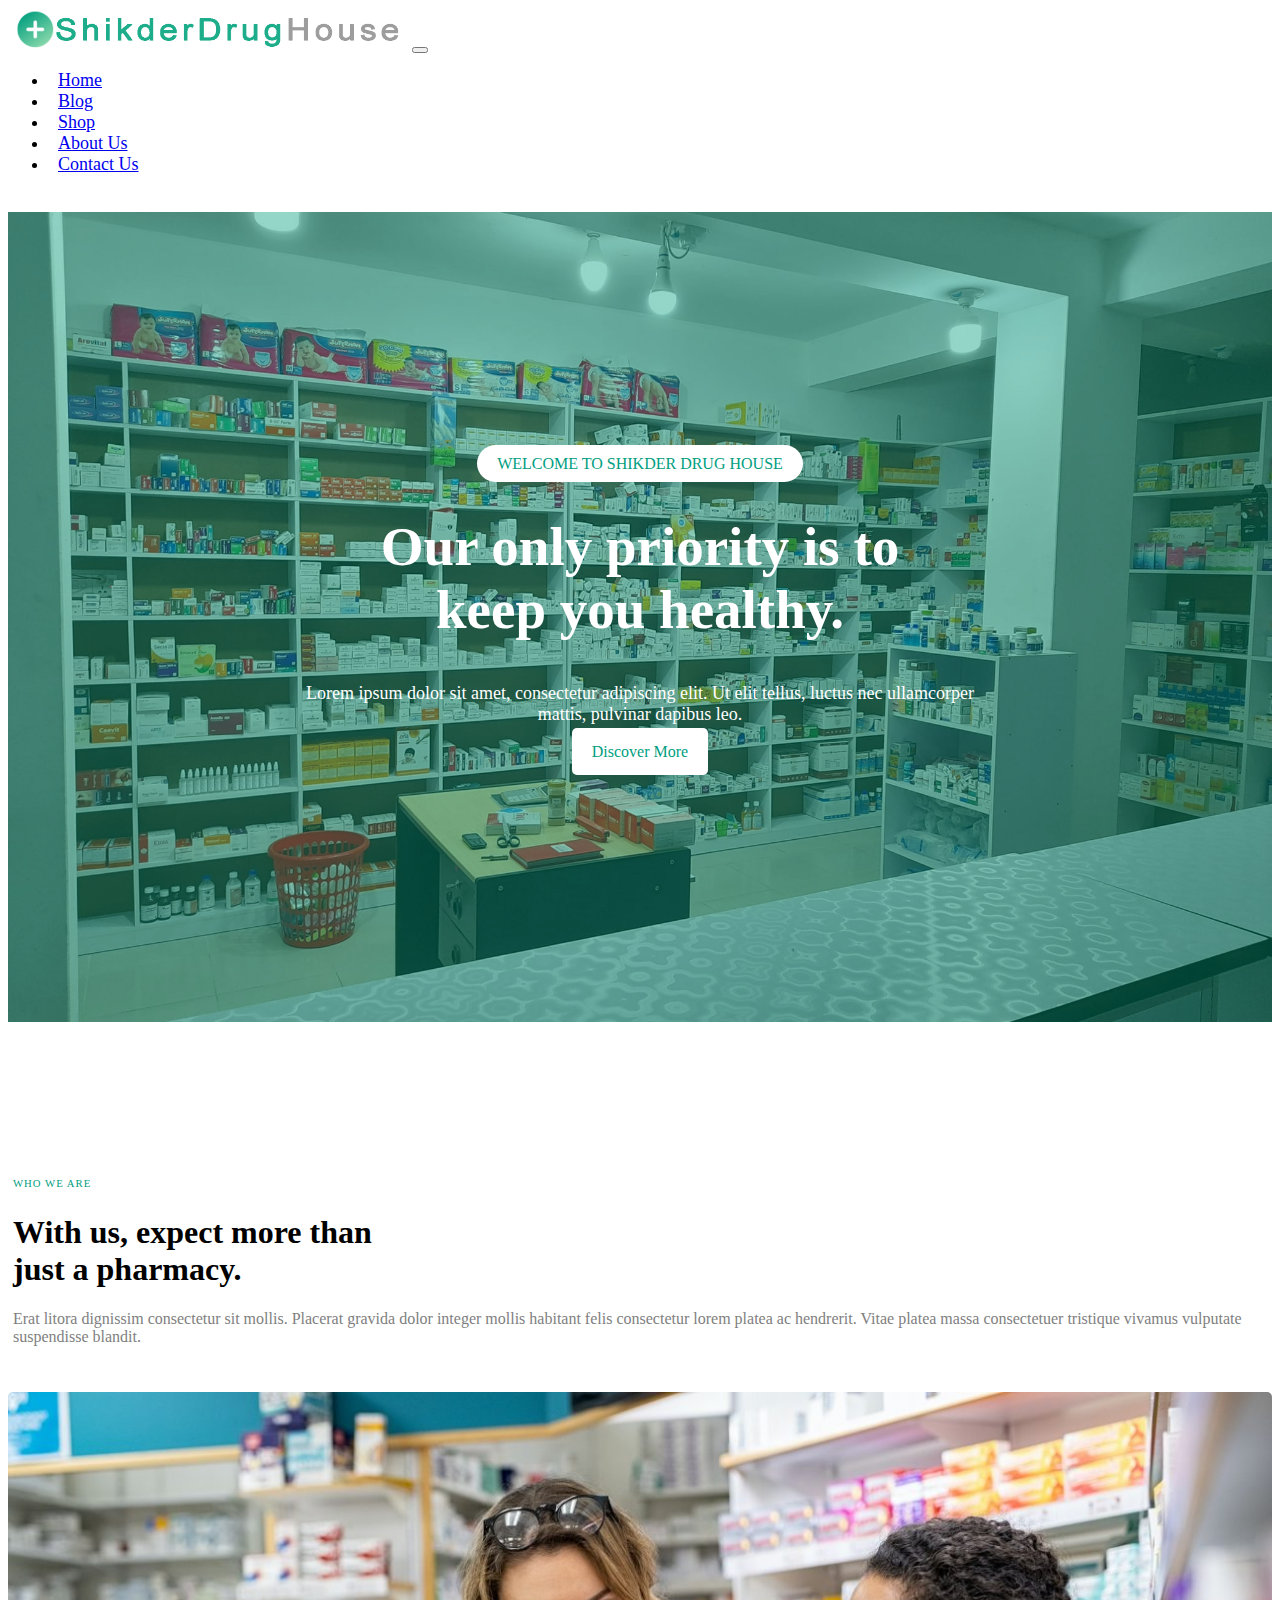
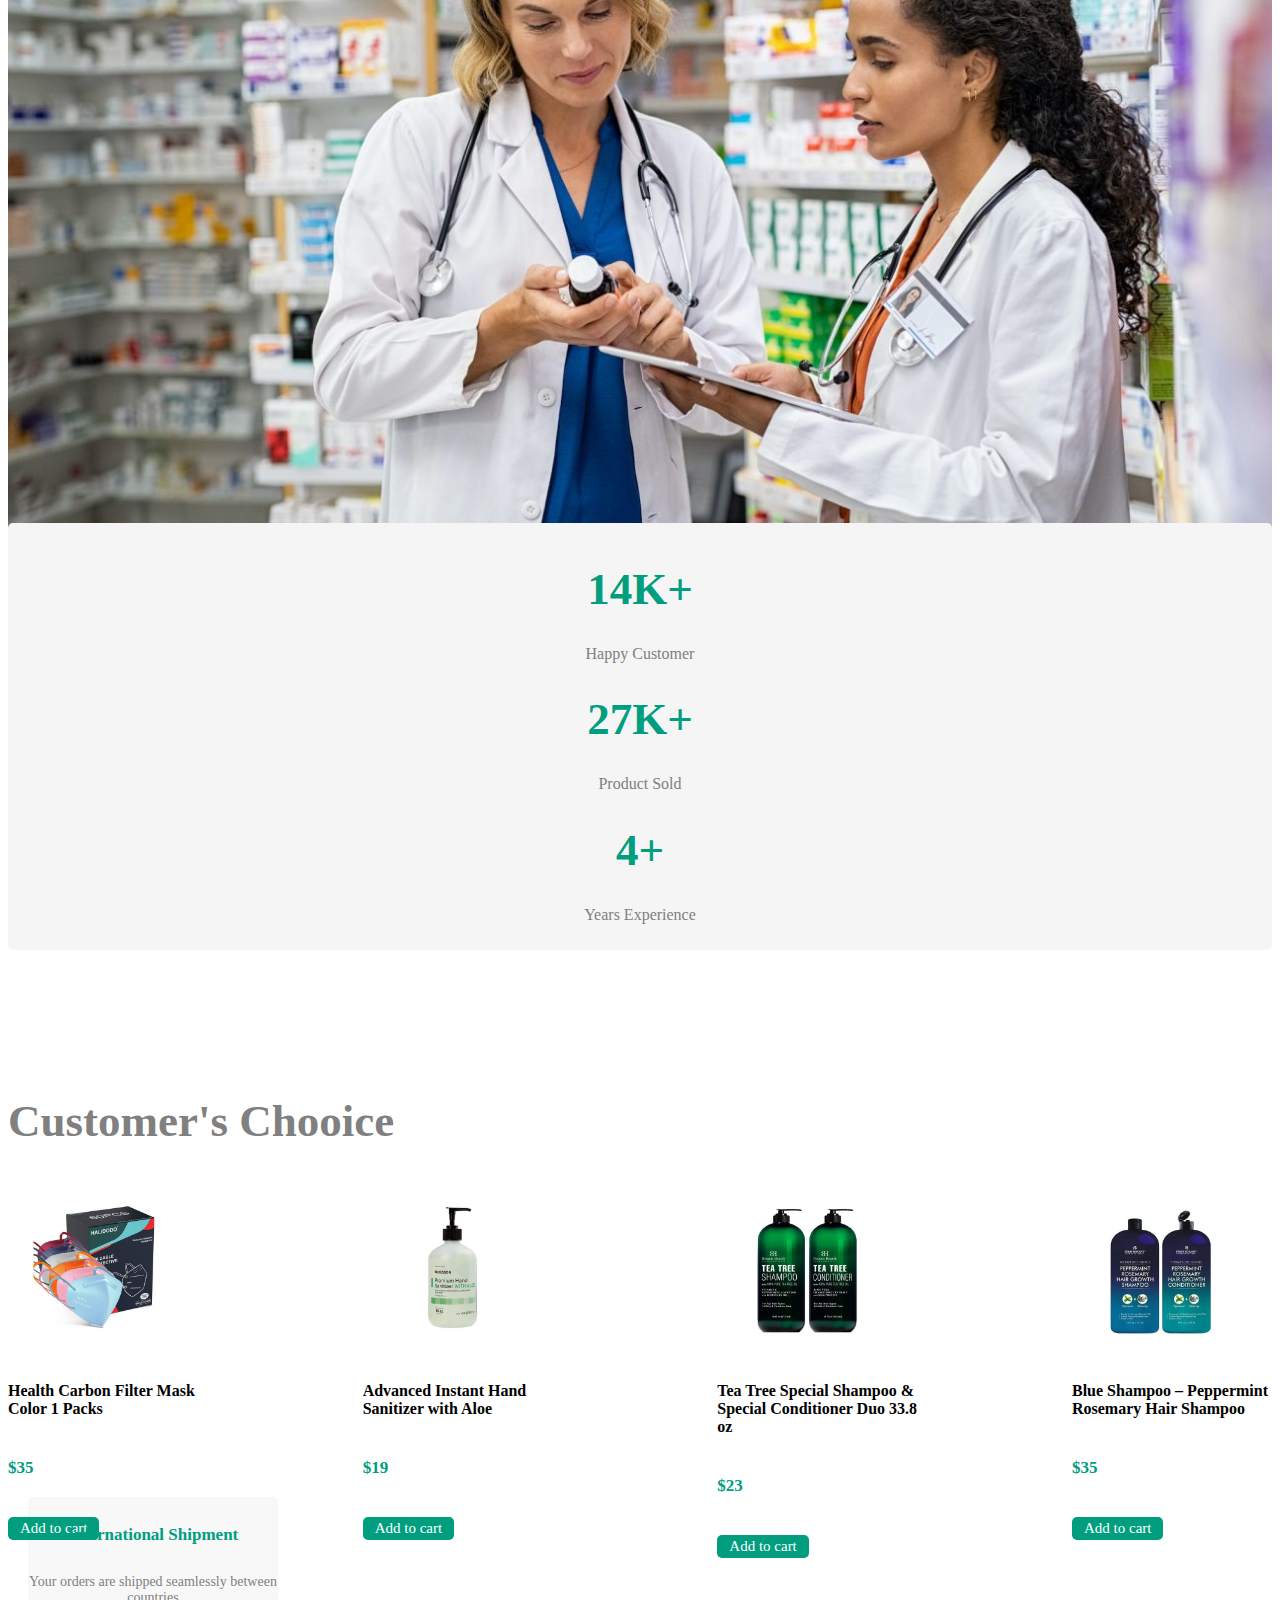
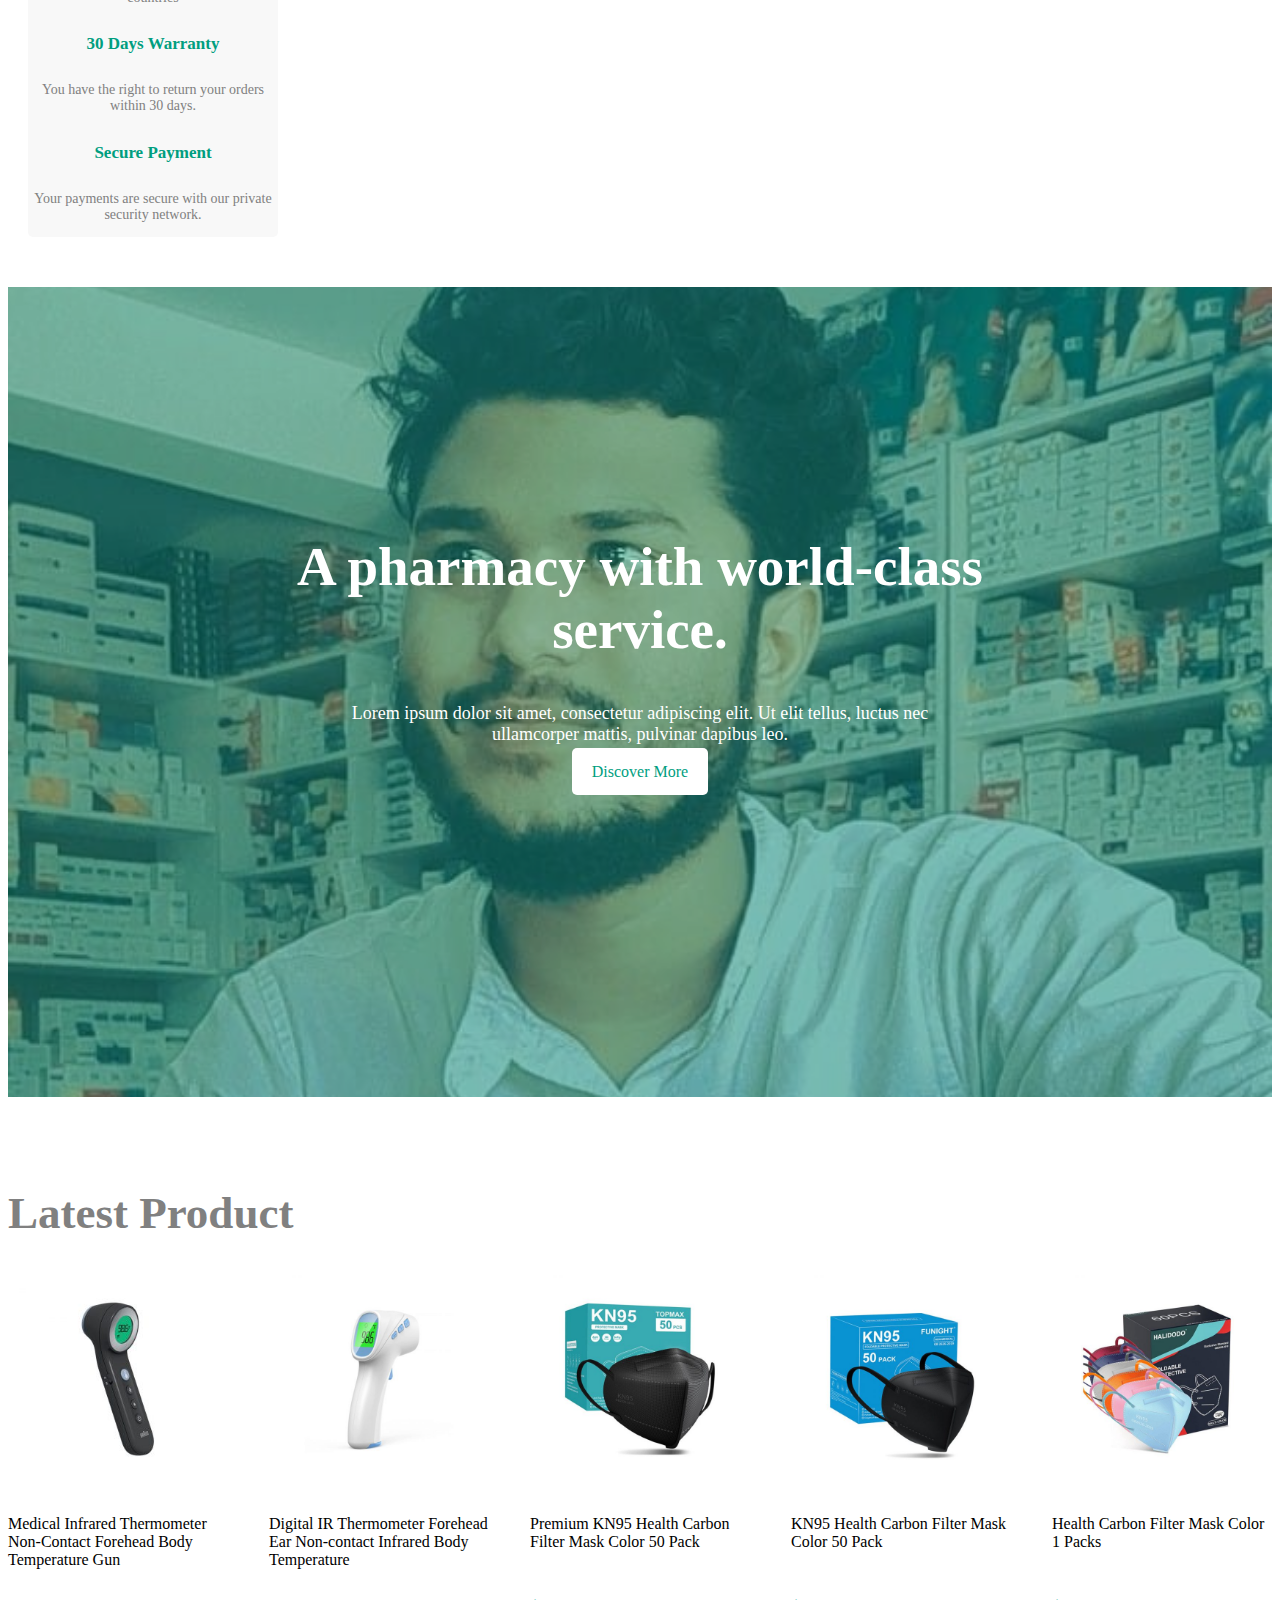
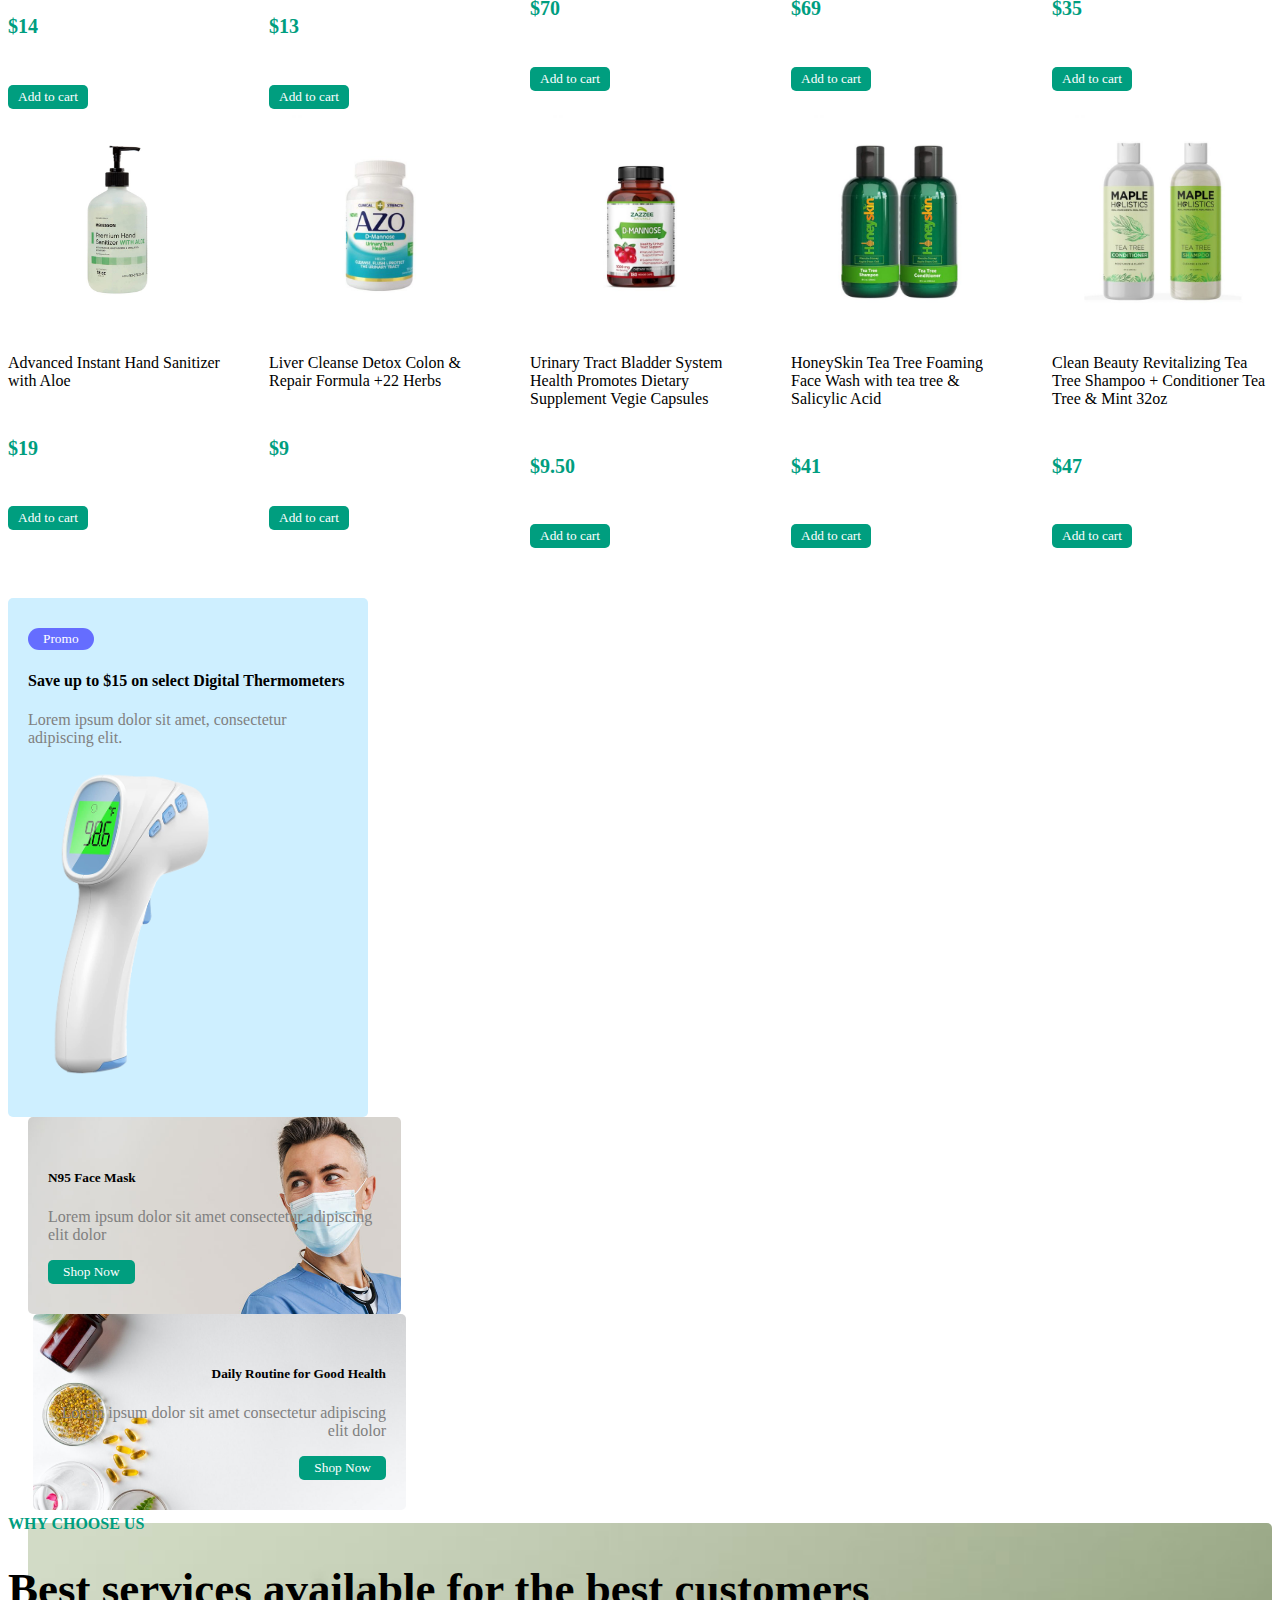
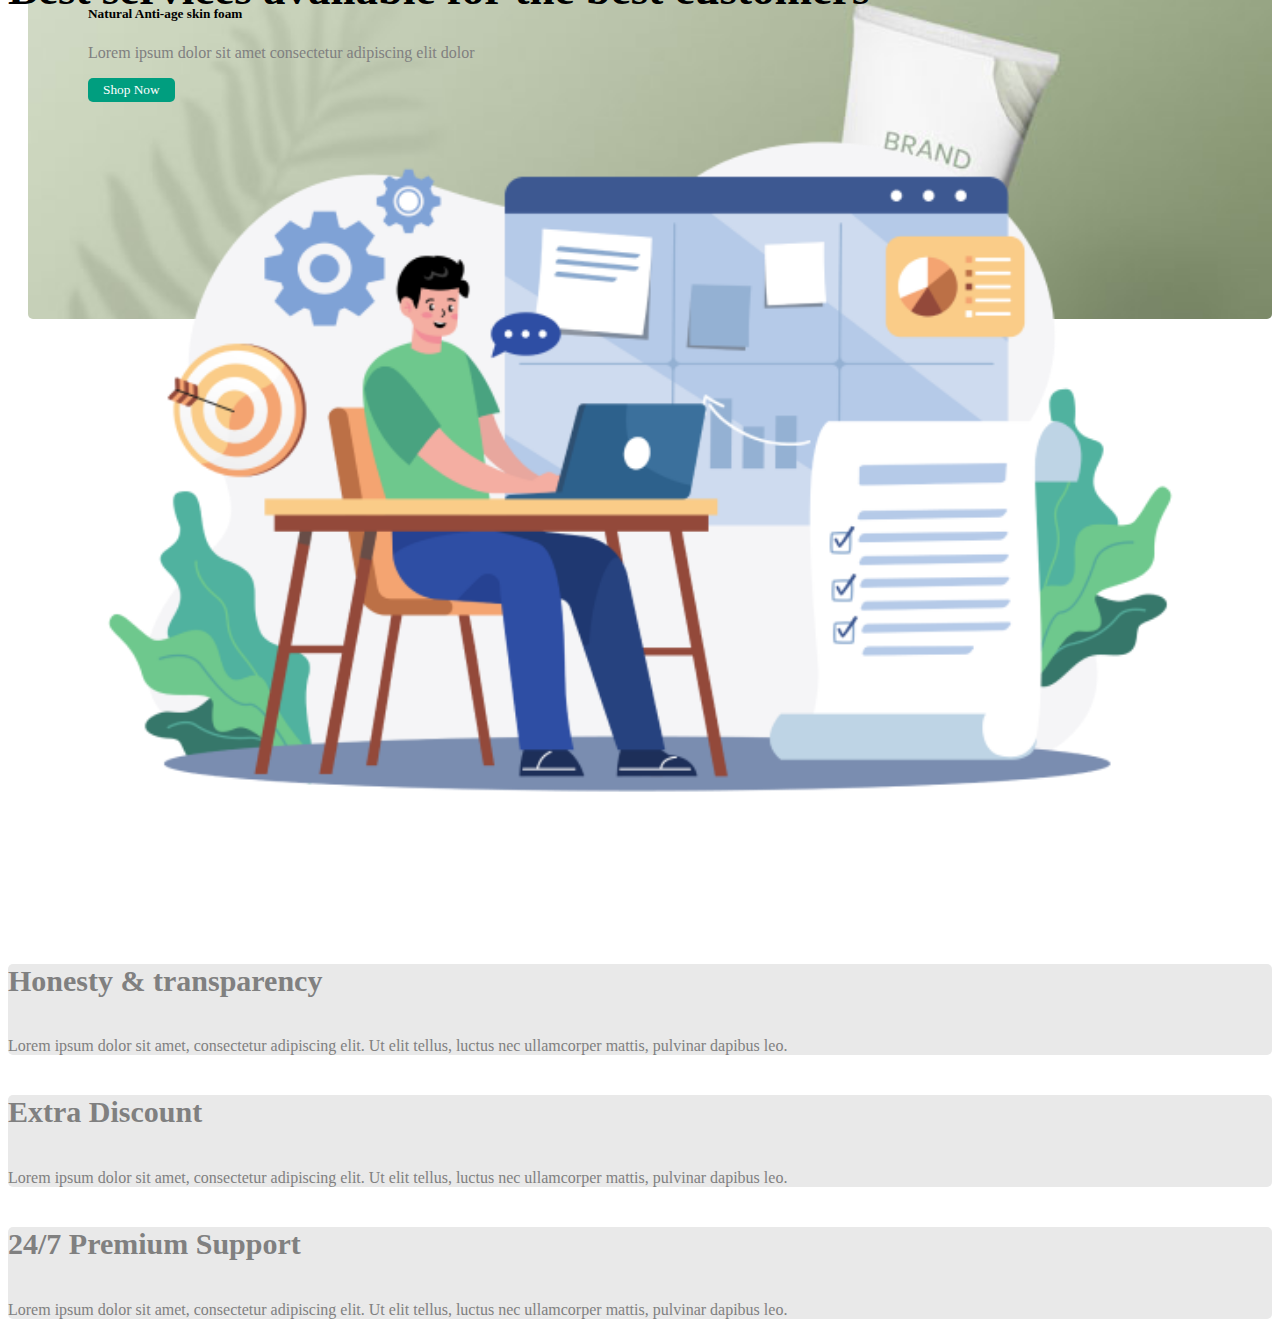
==== index.html @ 61181743 "noon" ====
<!DOCTYPE html>
<html lang="en">
<head>
    <meta charset="UTF-8">
    <meta http-equiv="X-UA-Compatible" content="IE=edge">
    <meta name="viewport" content="width=device-width, initial-scale=1.0">
    <title>Shikder-Drug-House</title>
    <link href="https://cdn.jsdelivr.net/npm/bootstrap@5.1.3/dist/css/bootstrap.min.css" rel="stylesheet" integrity="sha384-1BmE4kWBq78iYhFldvKuhfTAU6auU8tT94WrHftjDbrCEXSU1oBoqyl2QvZ6jIW3" crossorigin="anonymous">
    <link href="https://fonts.cdnfonts.com/css/gotham" rel="stylesheet">
    <link rel="stylesheet" href="https://cdnjs.cloudflare.com/ajax/libs/font-awesome/6.2.1/css/all.min.css" integrity="sha512-MV7K8+y+gLIBoVD59lQIYicR65iaqukzvf/nwasF0nqhPay5w/9lJmVM2hMDcnK1OnMGCdVK+iQrJ7lzPJQd1w==" crossorigin="anonymous" referrerpolicy="no-referrer" />
    <link rel="stylesheet" href="style.css">

</head>
<body>
  <div class="container">
    <div>
      <nav class="navbar navbar-expand-lg navbar-light bg-white">
        <div class="container-fluid">
          <a class="navbar-brand" href="#"><img class="logo" src="images/shikderDrugHouse.png" alt=""></a>
          <div class="navphn">
            <a href=""><i class="fa fa-cart-shopping"></i></a>
            <a href=""><i class="fa-solid fa-user"></i></a>
          </div>
          <button class="navbar-toggler" type="button" data-bs-toggle="collapse" data-bs-target="#navbarNav" aria-controls="navbarNav" aria-expanded="false" aria-label="Toggle navigation">
            <span class="navbar-toggler-icon"></span>
          </button>
          <div class="collapse navbar-collapse" id="navbarNav">
            <ul class="navbar-nav ms-auto">
              <li class="nav-item">
                <a class="nav-link active" aria-current="page" href="#">Home</a>
              </li>
              <li class="nav-item">
                <a class="nav-link" href="#">Blog</a>
              </li>
              <li class="nav-item">
                <a class="nav-link" href="#">Shop</a>
              </li>
              <li class="nav-item">
                <a class="nav-link" href="#">About Us</a>
              </li>
              <li class="nav-item">
                <a class="nav-link" href="#">Contact Us</a>
              </li>
              
            </ul>
          </div>
          <div class="navbig">
            <a href=""><i class="fa fa-cart-shopping"></i></a>
            <a href=""><i class="fa-solid fa-user"></i></a>
          </div>
        </div>
      </nav>

    </div>

    <div class="hero">
      <div class="hero-content">
        <a class="welcome" href="">WELCOME TO SHIKDER DRUG HOUSE</a>
        <h1>Our only priority is to <br> keep you healthy.</h1>
        <p>Lorem ipsum dolor sit amet, consectetur adipiscing elit. Ut elit tellus, luctus nec ullamcorper <br> mattis, pulvinar dapibus   leo.</p>
        <a class="discover" href="">Discover More</a>  
      </div>

    </div>

    <div class="who">
      <div class="row">
        <div class="col-md-6">
          <div class="who-content">
            <h6>WHO WE ARE</h6>
            <h1>With us, expect more than <br> just a pharmacy.</h1>
            <p>Erat litora dignissim consectetur sit mollis. Placerat gravida dolor integer mollis habitant felis consectetur lorem platea ac hendrerit. Vitae platea massa consectetuer tristique vivamus vulputate suspendisse blandit.</p>
          </div>

        </div>
        <div class="col-md-6">
          <div class="who-img">
            <img src="images/two-pharmacists-working-together-at-pharmacy.jpg" alt="">
          </div>

        </div>

      </div>
      <div class="row who-exp">
        <div class="col-md-7">
          <div class="who-exp-content">
            <div class="row">
              <div class="col-md-4 review review1">
                <h1>14K+</h1>
                <p>Happy Customer</p>
              </div>
              <div class="col-md-4 review review2">
                <h1>27K+</h1>
                <p>Product Sold</p>
              </div>
              <div class="col-md-4 review review3">
                <h1>4+</h1>
                <p>Years Experience</p>
              </div>

            </div>
          </div>

        </div>

      </div>

    </div>

    <div class="customer">
      <div class="row">
        <div class="col-md-9 customer-sec">
          <h1>Customer's Chooice</h1>
          <div class="sec">
            <div class="sec-product-container">
              <img src="images/customer-choice/1.jpg" alt="">
              <h4>Health Carbon Filter Mask Color 1 Packs</h4>
              <h6>$35</h6>
              <button>Add to cart</button>
            </div>
            <div class="sec-product-container">
              <img src="images/customer-choice/2.jpg" alt="">
              <h4>Advanced Instant Hand Sanitizer with Aloe</h4>
              <h6>$19</h6>
              <button>Add to cart</button>
            </div>
            <div class="sec-product-container">
              <img src="images/customer-choice/3.jpg" alt="">
              <h4>Tea Tree Special Shampoo & Special Conditioner Duo 33.8 oz</h4>
              <h6>$23</h6>
              <button>Add to cart</button>
            </div>
            <div class="sec-product-container">
              <img src="images/customer-choice/4.jpg" alt="">
              <h4>Blue Shampoo – Peppermint Rosemary Hair Shampoo</h4>
              <h6>$35</h6>
              <button>Add to cart</button>
            </div>

          </div>

        </div>
        <div class="col-md-2 sec sec1">
          <div class="sec1-container">
            <div class="sec1-content">
              <i class="fa fa-truck-fast"></i>
              <div class="sec1contentcon">
                <h5>International Shipment</h5>
                <p>Your orders are shipped seamlessly between countries</p>
              </div>
            </div>
            <div class="sec1-content">
              <i class="fa fa-shield"></i>
              <div class="sec1contentcon">
                <h5>30 Days Warranty</h5>
                <p>You have the right to return your orders within 30 days.</p>
              </div>
            </div>
            <div class="sec1-content">
              <i class="fa fa-money-check"></i>
              <div class="sec1contentcon">
                <h5>Secure Payment</h5>
                <p>Your payments are secure with our private security network.</p>
              </div>
            </div>

          </div>

        </div>

      </div>

    </div>

    <div class="hero hero-2nd">
      <div class="hero-content">
        <h1>A pharmacy with world-class <br> service.</h1>
        <p>Lorem ipsum dolor sit amet, consectetur adipiscing elit. Ut elit tellus, luctus nec <br> ullamcorper
          mattis, pulvinar dapibus leo.</p>
        <a class="discover" href="">Discover More</a>  
      </div>

    </div>

    <div class="latest-product">
      <h1>Latest Product</h1>
      <div class="latest-product-container">
        <div class="latest-product-content">
              <img src="images/latest/1.jpg" alt="">
              <h4>Medical Infrared Thermometer Non-Contact Forehead Body Temperature Gun</h4>
              <h6>$14</h6>
              <button>Add to cart</button>
        </div>
        <div class="latest-product-content">
          <img src="images/latest/2.jpg" alt="">
          <h4>Digital IR Thermometer Forehead Ear Non-contact Infrared Body Temperature</h4>
          <h6>$13</h6>
          <button>Add to cart</button>
        </div>
        <div class="latest-product-content">
          <img src="images/latest/3.jpg" alt="">
          <h4>Premium KN95 Health Carbon Filter Mask Color 50 Pack</h4>
          <h6>$70</h6>
          <button>Add to cart</button>
        </div>
        <div class="latest-product-content">
          <img src="images/latest/4.jpg" alt="">
          <h4>KN95 Health Carbon Filter Mask Color 50 Pack</h4>
          <h6>$69</h6>
          <button>Add to cart</button>
         </div>
         <div class="latest-product-content">
          <img src="images/latest/5.jpg" alt="">
          <h4>Health Carbon Filter Mask Color 1 Packs</h4>
          <h6>$35</h6>
          <button>Add to cart</button>
         </div>
         <div class="latest-product-content">
          <img src="images/latest/6.jpg" alt="">
          <h4>Advanced Instant Hand Sanitizer with Aloe</h4>
          <h6>$19</h6>
          <button>Add to cart</button>
         </div>
         <div class="latest-product-content">
          <img src="images/latest/7.jpg" alt="">
          <h4>Liver Cleanse Detox Colon & Repair Formula +22 Herbs</h4>
          <h6>$9</h6>
          <button>Add to cart</button>
         </div>
         <div class="latest-product-content">
          <img src="images/latest/8.jpg" alt="">
          <h4>Urinary Tract Bladder System Health Promotes Dietary Supplement Vegie Capsules</h4>
          <h6>$9.50</h6>
          <button>Add to cart</button>
         </div>
         <div class="latest-product-content">
          <img src="images/latest/9.jpg" alt="">
          <h4>HoneySkin Tea Tree Foaming Face Wash with tea tree & Salicylic Acid</h4>
          <h6>$41</h6>
          <button>Add to cart</button>
         </div>
         <div class="latest-product-content">
          <img src="images/latest/10.jpg" alt="">
          <h4>Clean Beauty Revitalizing Tea Tree Shampoo + Conditioner Tea Tree & Mint 32oz</h4>
          <h6>$47</h6>
          <button>Add to cart</button>
          </div>    
      </div>
    </div>


    <div class="promo-head">
      <div class="row promo">
        <div class="col-md-3 promo-box promo-box1">
          <div class="promo-box1-content">
            <button>Promo</button>
            <h4>Save up to $15 on select Digital Thermometers</h4>
            <p>Lorem ipsum dolor sit amet, consectetur adipiscing elit. </p>
            <img src="images/promo/1.png" alt="">
          </div>

        </div>
        <div class="col-md-8 promo-box promo-box2">
          <div class="row n95-daily">
            <div class="col-md-5 promo-box n95-box">
              <div class="n95-box-content">
                <h5>N95 Face Mask</h5>
                <p>Lorem ipsum dolor sit amet consectetur adipiscing elit dolor</p>
                <button>Shop Now</button>
              </div>

            </div>
            <div class="col-md-5 promo-box daily-box">
              <div class="daily-box-content">
                <h5>Daily Routine for Good Health</h5>
                <p>Lorem ipsum dolor sit amet consectetur adipiscing elit dolor</p>
                <button>Shop Now</button>
              </div>

            </div>

          </div>
          <div class="row natural">
            <div class="col-md-12 promo-box">
              <div class="natural-content">
                <div class="natural-box-content">
                  <h5>Natural Anti-age skin foam</h5>
                  <p>Lorem ipsum dolor sit amet consectetur adipiscing elit dolor</p>
                  <button>Shop Now</button>
                </div>

              </div>
              

            </div>

          </div>

        </div>

      </div>

    </div>

    <div>
      <div class="why-choose-us">
        <div class="row why-choose-us-row">
          <div class="col-md-6 why-choose-us-box">
            <div class="why-choose-use-img-cont">
              <h5>WHY CHOOSE US</h5>
              <h1>Best services available for the best customers</h1>
              <img src="images/why-us/Testimonial.png" alt="">

            </div>

          </div>
          <div class="col-md-6">
            <div class="row why-choose-us-box back-why">
              <div class="col-md-12">
                <div class="why-choose-us-box-content">
                  <i class="fa-solid fa-heart-circle-check"></i>
                  <h4>Honesty & transparency</h4>
                   <p>Lorem ipsum dolor sit amet, consectetur adipiscing elit. Ut elit tellus, luctus nec ullamcorper mattis, pulvinar dapibus leo.</p>
                </div>
              </div>
            </div>
            <div class="row why-choose-us-box back-why">
              <div class="col-md-12">
                <div class="why-choose-us-box-content">
                  <i class="fa fa-handshake"></i>
                  <h4>Extra Discount</h4>
                   <p>Lorem ipsum dolor sit amet, consectetur adipiscing elit. Ut elit tellus, luctus nec ullamcorper mattis, pulvinar dapibus leo.</p>
                </div>
              </div>
            </div>
            <div class="row why-choose-us-box back-why">
              <div class="col-md-12">
                <div class="why-choose-us-box-content">
                  <i class="fa fa-headset"></i>
                  <h4>24/7 Premium Support</h4>
                   <p>Lorem ipsum dolor sit amet, consectetur adipiscing elit. Ut elit tellus, luctus nec ullamcorper mattis, pulvinar dapibus leo.</p>
                </div>
              </div>

            </div>

          </div>

        </div>

      </div>

    </div>

  </div>



    




    <script src="https://cdn.jsdelivr.net/npm/bootstrap@5.1.3/dist/js/bootstrap.bundle.min.js" integrity="sha384-ka7Sk0Gln4gmtz2MlQnikT1wXgYsOg+OMhuP+IlRH9sENBO0LRn5q+8nbTov4+1p" crossorigin="anonymous"></script>
    <script src="script.js"></script>
</body>
</html>
---- style.css ----
@import url('https://fonts.cdnfonts.com/css/gotham');
*{
    font-family: 'Gotham';
}
.logo{
    width: 400px;
}
.navbar-nav li a{
    font-size: 18px;
    margin: 0 10px;
}
.navphn{
    display: none;
}
.navbig a i{
    color:#009E7F;
    margin: 0 10px;
    font-size: 18px;
}
.hero-content a{
    text-decoration: none;
    background-color: white;
    color: #009E7F;
}
.hero{
    background-image: url(images/shikder1.jpg);
    background-repeat: no-repeat;
    background-size: cover;
    background-position: center;
    height: 90vh;
    position: relative;
}
.hero-2nd{
    background-image: url(images/shikder2.jpg);
    background-repeat: no-repeat;
    background-position: 30% 10%;
    background-size: cover;
    margin: 50px 0;
}
.hero::before{
    background-color: #009e7e6a;
    content: "";
    height: 100%;
    width: 100%;
    position: absolute;
    top: 0;
    left: 0;
    z-index: 1;
}
.hero-content{
    position: relative;
    top: 30%;
    z-index: 20;
    align-items: center;
    text-align: center;
    justify-content: center; 
}
.hero-content h1{
    color: white;
    font-size: 55px;
    font-weight: 800;
    padding: 5px 0;
}
.hero-content p{
    color: white;
    font-size: 18px;
    padding: 0px 0 10 0;
}
.welcome{
    padding: 10px 20px;
    border-radius: 20px;
    cursor: cell;
}
.discover{
    padding: 15px 20px;
    border-radius: 5px;
    transition: 1s;
}
.discover:hover{
    color: white;
    background-color:#009E7F;
}
.who{
    margin: 100px 0 20px 0;
    background-color: white;
}
.who-img img{
    width: 100%;
    border-radius: 5px;
}
.who-content{
    padding: 30px 5px;
}
.who-content h6{
    color: #009E7F;
    font-weight: 500;
    letter-spacing: 1px;
}
.who-content h1{
    color: black;
    font-weight: 600;
}
.who-content p{
    color: gray;
}
.review{
    text-align: center;
    align-items: center;
    justify-content: center;
}
.review h1{
    color: #009E7F;
    font-size: 45px;
    font-weight: 700;
}
.review p{
    color: gray;
}
.who-exp-content{
    background-color: #f5f5f5;
    border-radius: 5px;
    padding: 10px 0;
    position: relative;
    top: -115px;
}
.fixed-top{
    margin: 0;
    padding: 0;
}
.sec{
    display: flex;
    flex-wrap: wrap;
    justify-content: space-between;
}
.sec1{
    margin-left: 20px;
    width: 250px;
    background-color: #f8f8f8;
    border-radius: 5px;
}
.sec1-content{
    text-align: center;
    align-items: center;
}
.sec1-content i{
    font-size: 40px;
    color: #009E7F;
}
.sec1-content h5{
    font-size: 17px;
    font-weight: 600;
    color: #009E7F;
}
.sec1-content p{
    font-size: 14px;
    color: gray;
}
.customer-sec{
    background-color: #ffffff;
}
.customer-sec h1{
    font-size: 45px;
    font-weight: 700;
    color: gray;
}
.sec-product-container{
    width: 200px;
    height: 320px;
}
.sec-product-container img{
    width: 90%;
}
.sec-product-container h4{
    font-size: 16px;
    font-weight: 600;
}
.sec-product-container h6{
    font-size: 17px;
    font-weight: 600;
    color: #009E7F;
}
.sec-product-container button{
    font-size: 15px;
    color: white;
    background-color: #009E7F;
    border: none;
    border-radius: 5px;
    padding: 3px 12px;
    transition: 1s;
}
.sec-product-container button:hover{
    color: black;
    background-color: rgb(207, 207, 207);
}
.latest-product{
    margin: 90px 0 30px 0;
}
.latest-product h1{
    color: gray;
    font-size: 45px;
    font-weight: 700;
}
.latest-product-content{
    width: 220px;
}
.latest-product-content img{
    width: 100%;
}
.latest-product-content h4{
    font-size: 16px;
    font-weight: 500;
}
.latest-product-content h6{
    font-size: 20px;
    font-weight: 600;
    color: #009E7F;
}
.latest-product-content button{
    color: white;
    background-color: #009E7F;
    border: none;
    border-radius: 5px;
    padding: 4px 10px;
    transition: 1s;
}
.latest-product-content button:hover{
    color: black;
    background-color:rgb(207, 207, 207);;
}
.latest-product-container{
    display: flex;
    flex-wrap: wrap;
    justify-content: space-between;
}
.promo-head{
    margin: 50px 0;
}
.promo{
    height: 90vh;
}
.promo-box{
    border-radius: 5px;
}
.promo-box h5{
    font-weight: 600;
}
.promo-box p{
    color: gray;
}
.promo-box button{
    color: white;
    background-color: #009E7F;
    border: none;
    border-radius: 5px;
    padding: 4px 15px;
    transition: 1s;
}
.promo-box button:hover{
    color: black;
    background-color: rgb(207, 207, 207);
}
.promo-box1{
   width: 360px;
   background-color: #CEEFFF;
}
.promo-box1 img{
    width: 65%;
}
.promo-box1-content{
    padding: 30px 20px;
}
.promo-box1-content button{
    border: none;
    padding: 3px 15px;
    background-color: #656DFF;
    color: white;
    border-radius: 20px;
    cursor: default;
}
.promo-box1-content h4{
    font-weight: 600;
}
.promo-box1-content p{
    color: gray;
}
.promo-box2{
    margin-left: 20px;
}
.n95-daily{
    height: 44vh;
}

.n95-box{
    width: 373px;
    margin-right: 5px;
    background-image: url(images/promo/2.jpg);
    background-repeat: no-repeat;
    background-size: cover;
    background-position: center;
}
.n95-box:hover button{
    color: black;
    background-color: rgb(207, 207, 207);
    zoom: 110%;
    overflow: hidden;
}
.n95-box-content{
    padding: 30px 20px;
}
.daily-box{
    width: 373px;
    margin-left: 5px;
    background-image: url(images/promo/3.jpg);
    background-repeat: no-repeat;
    background-position: center;
    background-size: cover;
}
.daily-box:hover button{
    color: black;
    background-color: rgb(207, 207, 207);
    zoom: 110%;
    overflow: hidden;
}
.daily-box-content{
    padding: 30px 20px;
    text-align: right;
}
.natural{
    height: 44vh;
    margin-top: 10px;
    background-image: url(images/promo/4.jpg);
    background-repeat: no-repeat;
    background-size: cover;
    border-radius: 5px;
}

.natural:hover button{
    color: black;
    background-color: rgb(207, 207, 207);
    zoom: 110%;
    overflow: hidden;
}
.natural-box-content{
    padding: 60px 60px;
}
.why-choose-us-row{
    height: 60vh;
}
.why-choose-us-box{
    margin: 30px 0;
    border-radius: 5px;
}
.why-choose-us-box-content i{
    color: #009E7F;
    font-size: 50px;
}
.why-choose-us-box-content h4{
    color: gray;
    font-size: 30px;
    font-weight: 600;
}
.why-choose-us-box-content p{
    color: gray;
}
.why-choose-use-img-cont{
    padding: 30px 0;
}
.why-choose-use-img-cont h1{
    font-size: 45px;
    font-weight: 600;
}
.why-choose-use-img-cont img{
    width: 100%;
}
.why-choose-use-img-cont h5{
    color: #009E7F;
    font-weight: 600;
    font-size: 16px;
}
.back-why{
    background-color: #e9e9e9;
}


@media (max-width: 477px) {
    .navphn{
        display: block;
        align-items: center;
        text-align: center;
        justify-content: center;
    }
    .navphn a i{
        margin: 0 5px;
        color: #009E7F;
    }
    .logo{
        width: 220px;
    }
    .navbig{
        display: none;
    }
    .hero-content h1 {
        font-size: 35px;
        font-weight: 800;
        padding: 5px 0;
    }
    .who-img img {
        position: relative;
        top: -30px;
    }
    .who-exp-content{
        border-radius: 5px;
        position: relative;
        top: 0;
    }
    .review1{
        width: 50%;
    }
    .review2{
        width: 50%;
    }
    .review3{
        width: 100%;
    }
    .customer-sec h1 {
        font-size: 30px;
        font-weight: 700;
        color: gray;
    }
    .sec-product-container {
        width: 150px;
        height: 320px;
    }
    .sec1 {
        margin-left: 0px;
        margin: 30px 0;
        width: 100%;
        background-color: #f8f8f8;
        border-radius: 5px;
    }
    .sec1-content{
        display: flex;
        flex-direction: row;
        padding: 20px 0;
    }
    .sec1contentcon{
        text-align: left;
        align-items: center;
    }
    .hero-content h1 {
        font-size: 30px;
        font-weight: 800;
        padding: 5px 0;
    }
    .hero-2nd{
        margin: 30px 0;
    }
    .latest-product-content {
        width: 180px;
    }
    .promo-box1{
        width:100%;
     }
     .promo-box2 {
        margin-left: 0px;
    }
    .daily-box{
        width: 100%;
        margin-left: 0px;
        margin-top: 10px;
        margin-bottom: 10px;
    }
    .n95-box {
        width: 100%;
        margin-right: 0px;
        margin-top: 10px;
    }
    .natural {
        height: 24vh;
        background-image: url(images/promo/4.jpg);
        background-repeat: no-repeat;
        background-size: cover;
        
    }
    .why-choose-us-row {
        position: relative;
        top: 350px;
    }
    .why-choose-use-img-cont h1 {
        font-size: 35px;
        font-weight: 600;
    }
    .why-choose-us-box {
        margin: 5px 0;
        border-radius: 5px;
    }
    .why-choose-us-box-content{
        text-align: center;
    }
    
   
    
}
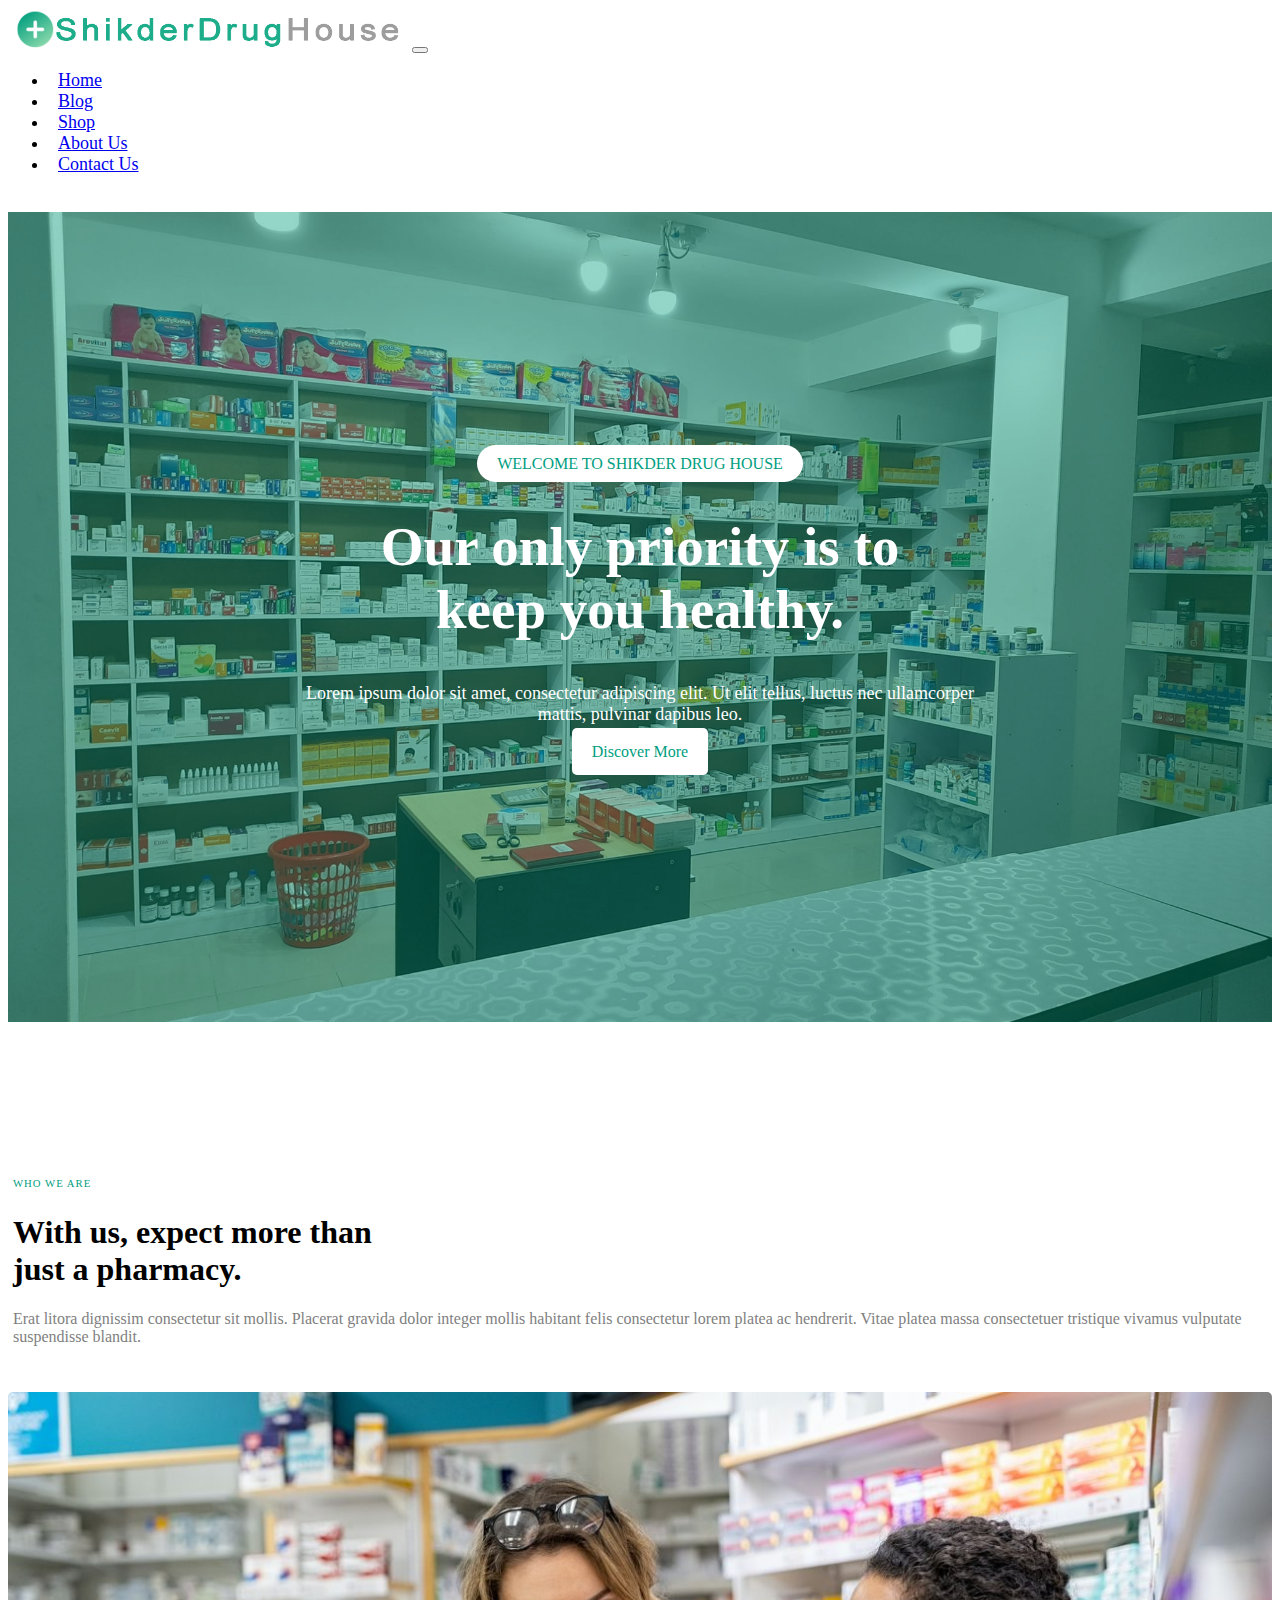
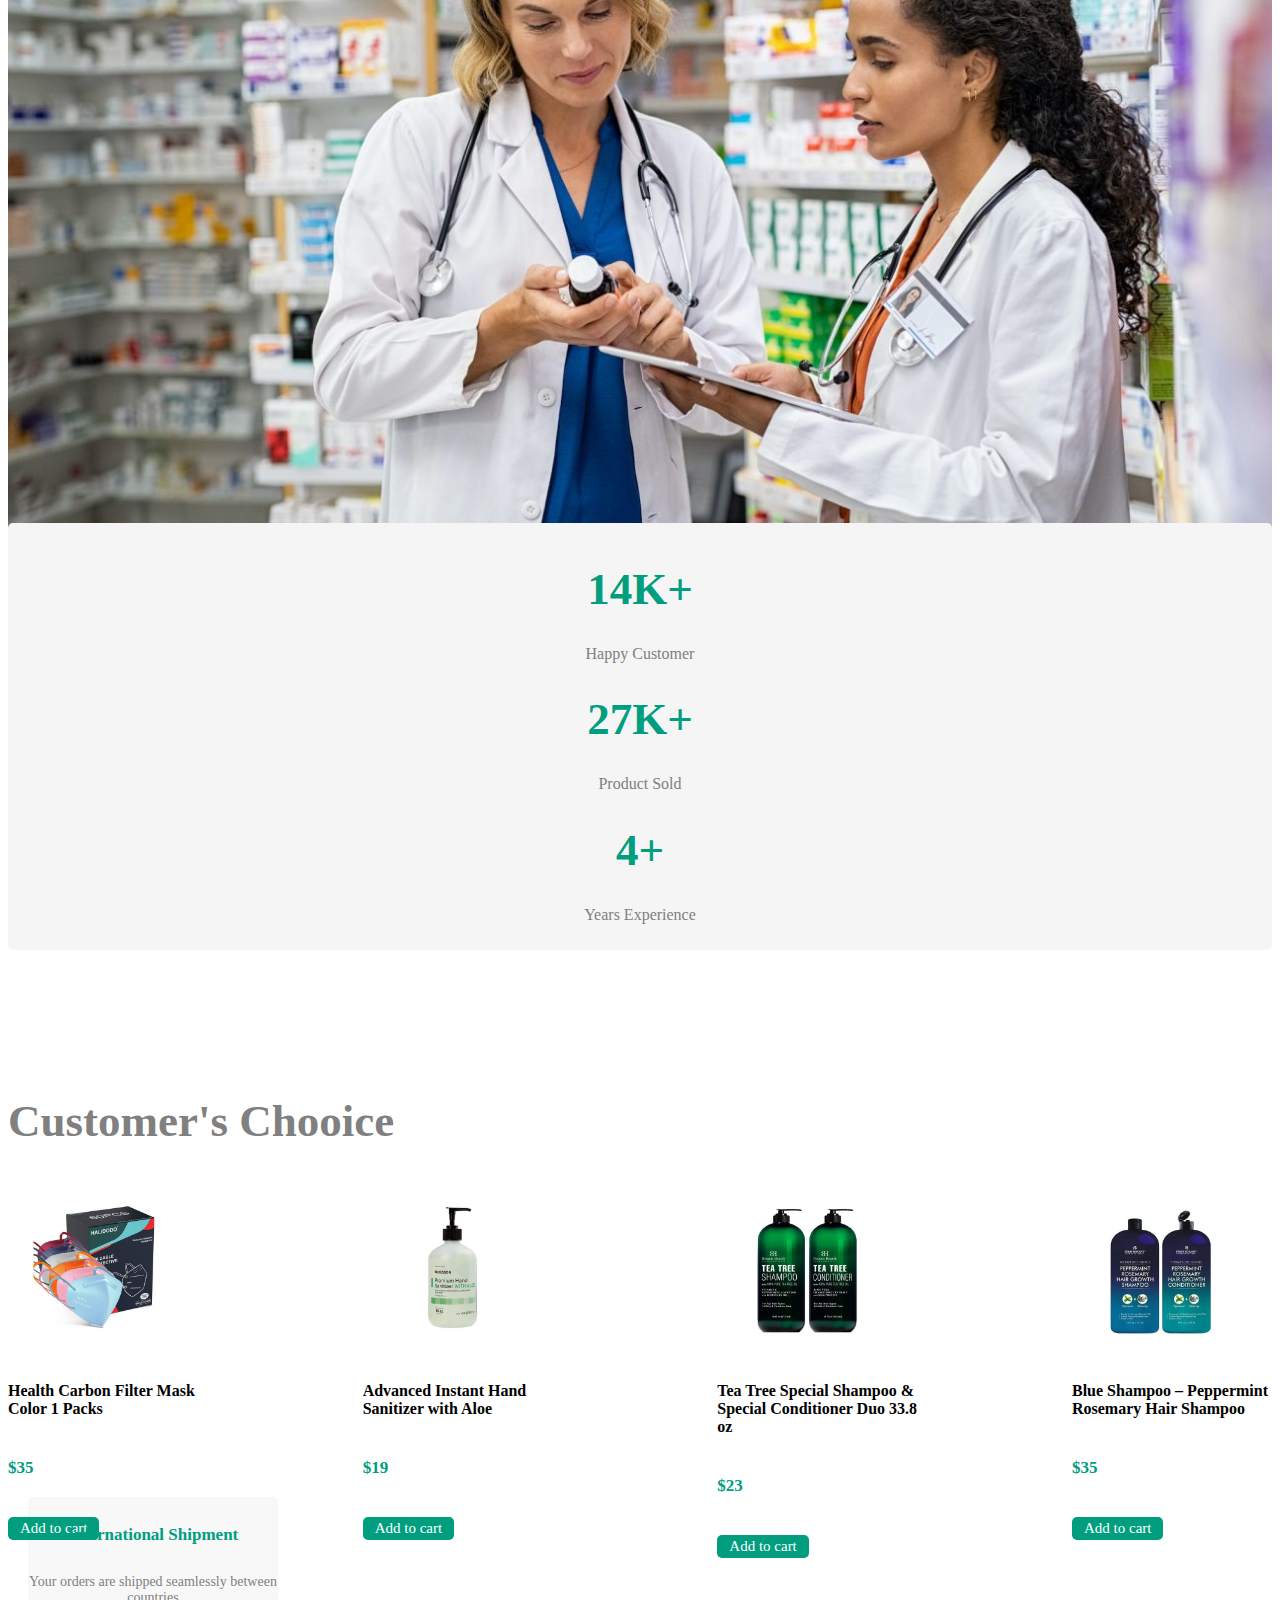
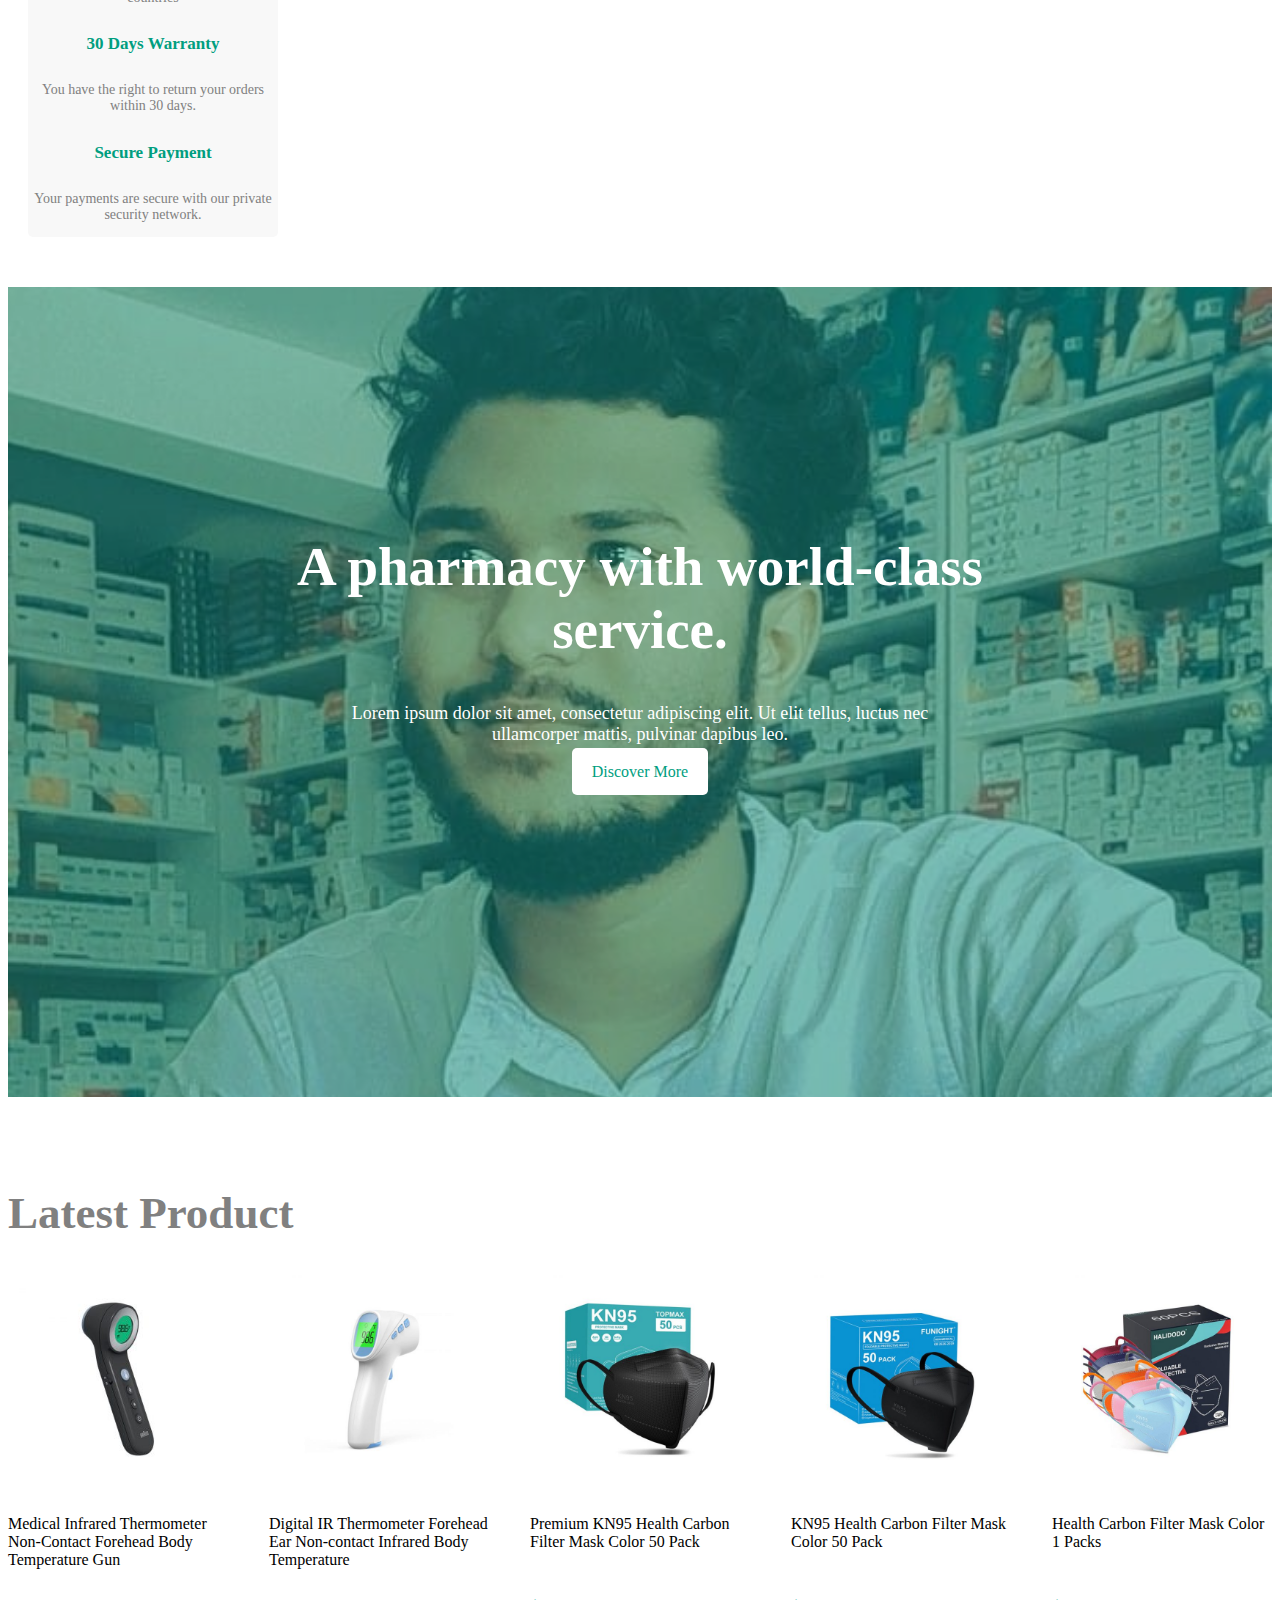
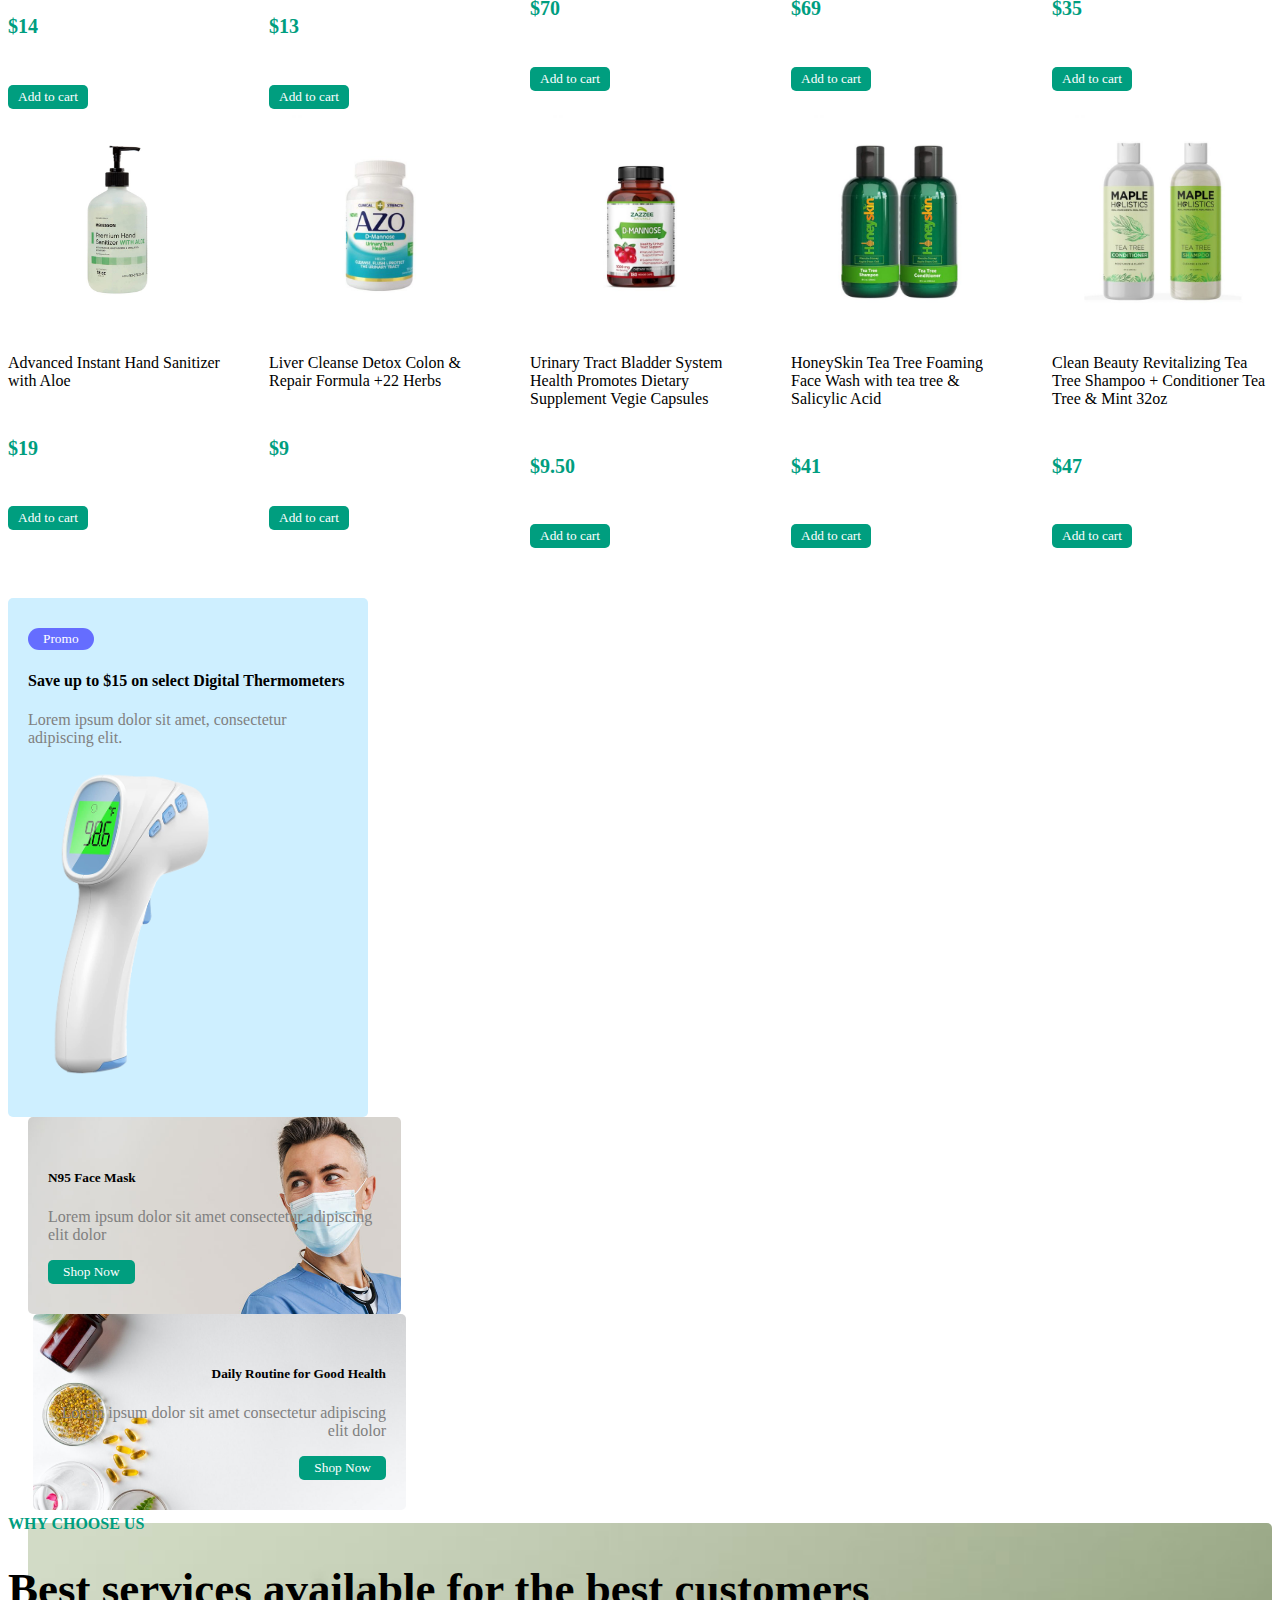
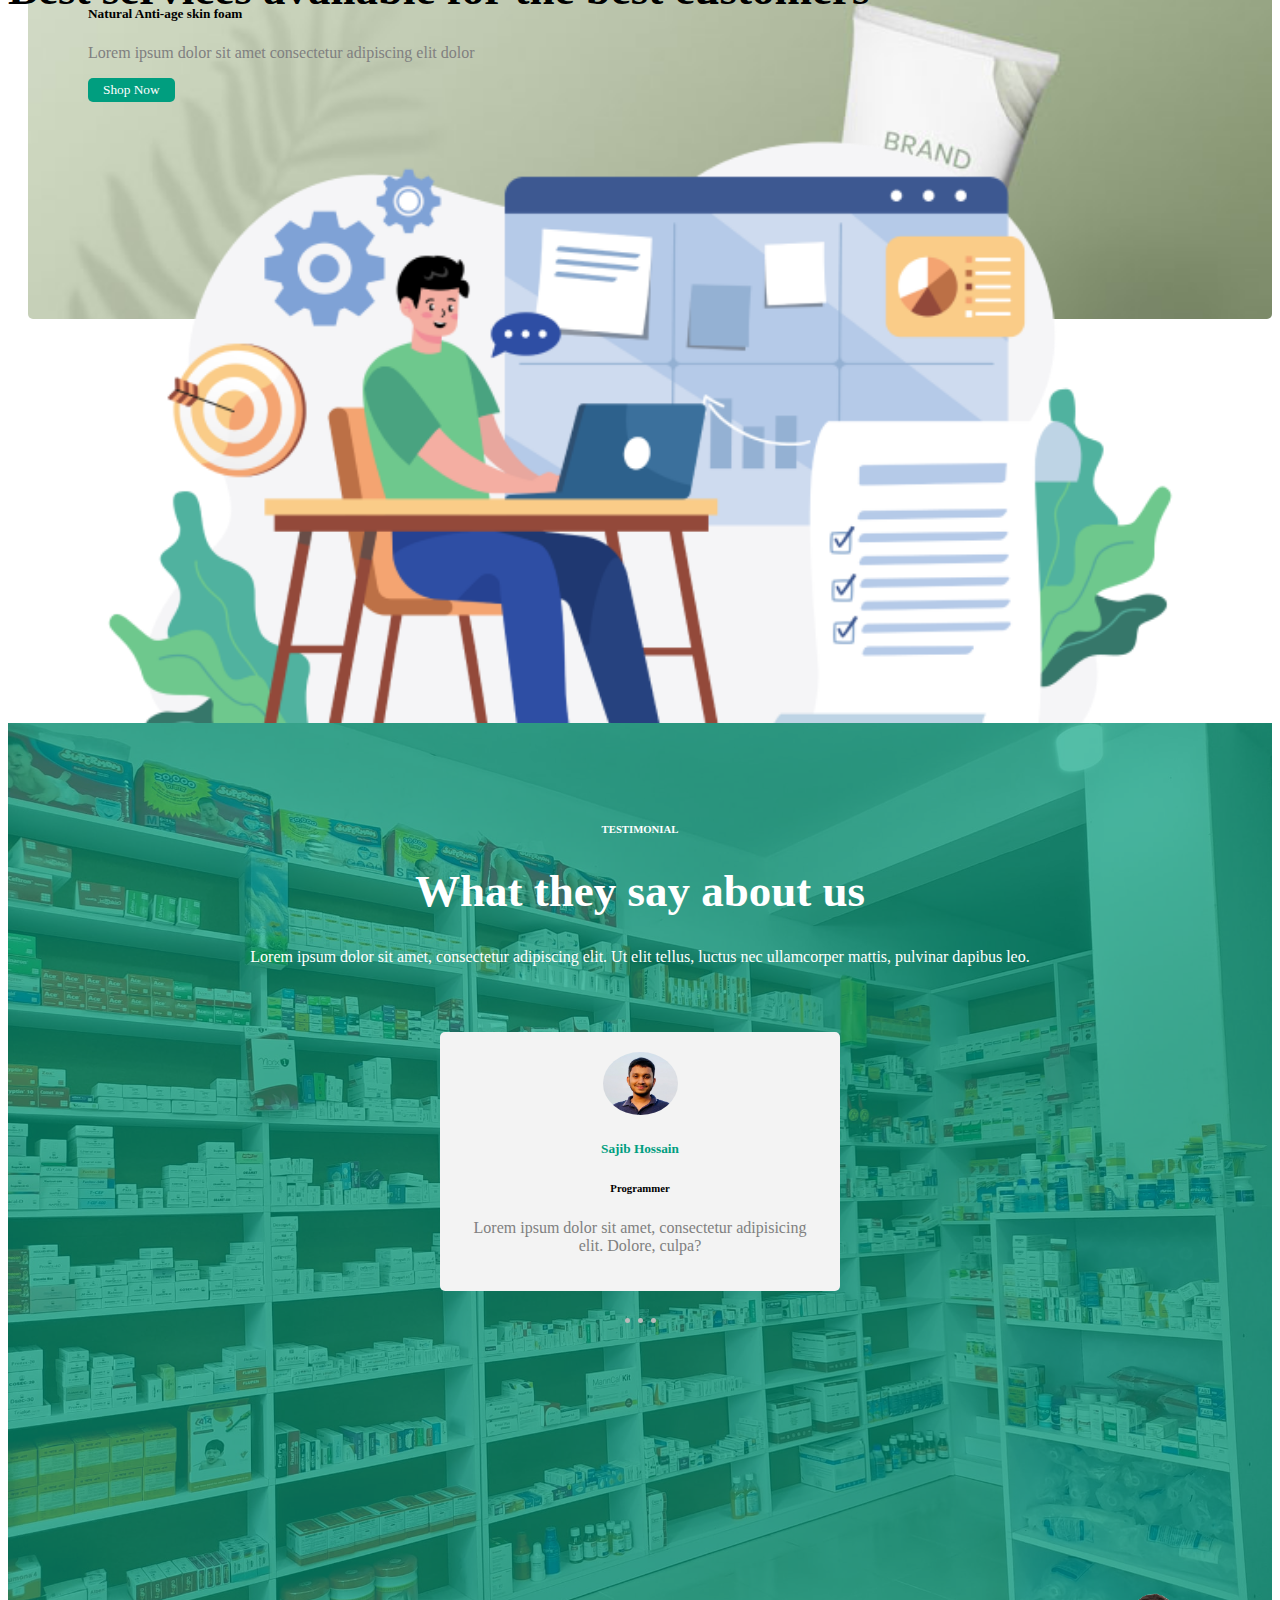
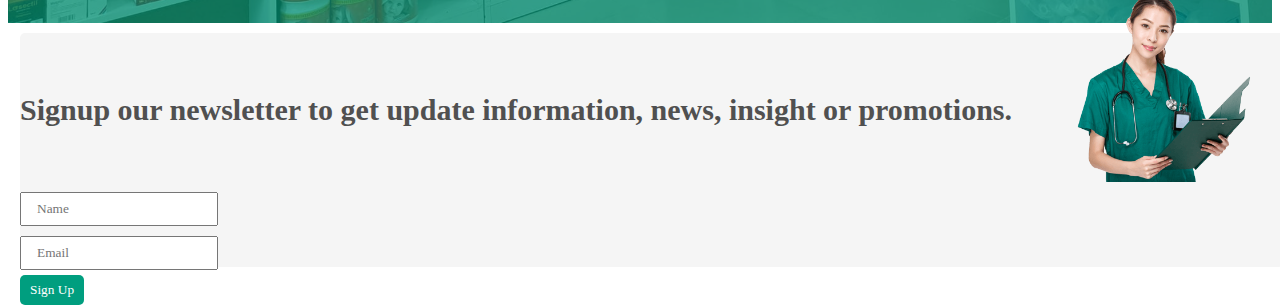
==== commit fe63c3b4: "night" ====
--- a/index.html
+++ b/index.html
@@ -16,7 +16,7 @@
     <div>
       <nav class="navbar navbar-expand-lg navbar-light bg-white">
         <div class="container-fluid">
-          <a class="navbar-brand" href="#"><img class="logo" src="images/shikderDrugHouse.png" alt=""></a>
+          <a class="navbar-brand" href="index.html"><img class="logo" src="images/shikderDrugHouse.png" alt=""></a>
           <div class="navphn">
             <a href=""><i class="fa fa-cart-shopping"></i></a>
             <a href=""><i class="fa-solid fa-user"></i></a>
@@ -27,7 +27,7 @@
           <div class="collapse navbar-collapse" id="navbarNav">
             <ul class="navbar-nav ms-auto">
               <li class="nav-item">
-                <a class="nav-link active" aria-current="page" href="#">Home</a>
+                <a class="nav-link active" aria-current="page" href="index.html">Home</a>
               </li>
               <li class="nav-item">
                 <a class="nav-link" href="#">Blog</a>
@@ -352,6 +352,82 @@
 
     </div>
 
+    <div>
+      <div class="what-say">
+        <div class="what-say-content">
+          <h6>TESTIMONIAL</h6>
+          <h1>What they say about us</h1>
+          <p class="montobbo">Lorem ipsum dolor sit amet, consectetur adipiscing elit. Ut elit tellus, luctus nec ullamcorper mattis, pulvinar dapibus leo.</p>
+        </div>
+        <div class="carousel-content">
+          <div class="slideshow-container">
+
+            <div class="mySlides fade">
+              <div class="myslides-content">
+                <img src="images/whatsay/sajibhossain.jpg" alt="">
+                <h5>Sajib Hossain</h5>
+                <h6>Programmer</h6>
+                <p>Lorem ipsum dolor sit amet, consectetur adipisicing elit. Dolore, culpa?</p>
+              </div>
+            </div>
+            
+            <div class="mySlides fade">
+              <div class="myslides-content">
+                <img src="images/whatsay/rakib.png" alt="">
+                <h5>Rakib Redwan</h5>
+                <h6>Millionair</h6>
+                <p>Lorem ipsum dolor sit amet, consectetur adipisicing elit. Dolore, culpa?</p>
+              </div>
+            </div>
+            
+            <div class="mySlides fade">
+              <div class="myslides-content">
+                <img src="images/whatsay/masud.jpg" alt="">
+                <h5>Khan Masud</h5>
+                <h6>Businessmen</h6>
+                <p>Lorem ipsum dolor sit amet, consectetur adipisicing elit. Dolore, culpa?</p>
+              </div>
+            </div>
+            
+            </div>
+            <br>
+            
+            <div style="text-align:center">
+              <span class="dot"></span> 
+              <span class="dot"></span> 
+              <span class="dot"></span> 
+            </div>
+
+        </div>
+
+
+      </div>
+
+    </div>
+
+    <div class="signup">
+      <div class="row signup-row">
+        <div class="col-md-6 signup-col">
+          <h4>Signup our newsletter to get update information, news, insight or promotions.</h4>
+        </div>
+        <div class="col-md-6 signup-col">
+          <div class="signup-col-content">
+            <input class="inp" type="text" placeholder="Name"> 
+            <br>
+            <input class="inp" type="text" placeholder="Email">
+            <br>
+            <button><i class="fa fa-message"></i>Sign Up</button>
+          </div>
+          <div class="signup-col-content-img">
+            <img src="images/doctor_1.png" alt="">
+          </div>
+
+        </div>
+
+      </div>
+
+    </div>
+
   </div>
 
 
--- a/style.css
+++ b/style.css
@@ -378,7 +378,159 @@
     font-size: 16px;
 }
 .back-why{
-    background-color: #e9e9e9;
+    background-color: #f6f6f6;
+}
+
+/*carousel1*/
+.mySlides {display: none;}
+
+/* Slideshow container */
+.slideshow-container {
+  max-width: 400px;
+  position: relative;
+  margin: auto;
+  background-color: rgb(243, 243, 243);
+  border-radius: 5px;
+}
+/* The dots/bullets/indicators */
+.dot {
+  display: none;
+  height: 5px;
+  width: 5px;
+  margin: 0 2px;
+  background-color: #bbb;
+  border-radius: 50%;
+  display: inline-block;
+  transition: background-color 0.6s ease;
+}
+
+/* Fading animation */
+.fade {
+  animation-name: fade;
+  animation-duration: 1.5s;
+}
+
+@keyframes fade {
+  from {opacity: .4} 
+  to {opacity: 1}
+}
+.what-say{
+    height: 100vh;
+    width: 100%;
+    background-color: #009E7F;
+    position: relative;
+    top: 300px;
+    background-image: url(images/shikder3.jpg);
+    background-position: center;
+    background-repeat: no-repeat;
+    background-size: cover;
+    position: relative;
+}
+.what-say::before{
+    background-color: #009e7eac;
+    content: "";
+    height: 100%;
+    width: 100%;
+    position: absolute;
+    top: 0;
+    left: 0;
+    z-index: 1;
+}
+.what-say-content{
+    position: relative;
+    z-index: 20;
+    text-align: center;
+    top: 100px;
+}
+.what-say-content h1,h6{
+    color: white;
+}
+.what-say-content h1{
+    font-size: 45px;
+    font-weight: 700;
+}
+.carousel-content{
+    position: relative;
+    z-index: 20;
+}
+.myslides-content{
+    text-align: center;
+    align-items: center;
+    padding: 20px;
+    overflow: hidden;
+}
+.myslides-content img{
+    width: 75px;
+    border-radius: 50%;
+}
+.myslides-content h5{
+    color: #009E7F;
+    font-weight: 600;
+}
+.myslides-content h6{
+    color: black;
+}
+.myslides-content p{
+    color: gray;
+}
+.carousel-content{
+    position: relative;
+    top: 150px;
+}
+.montobbo{
+    color: white;
+}
+.signup{
+    position: relative;
+    top: 310px;
+    left: 12px;
+}
+.signup-row{
+    width: 100%;
+    height: 26vh;
+    background-color: rgb(245, 245, 245);
+    border-radius: 5px;
+}
+.signup-col{
+    display: flex;
+    flex-direction: column;
+}
+.signup-col-content{
+    width: 300px;
+}
+.signup-col-content button{
+    border: none;
+    background-color: #009E7F;
+    color: white;
+    padding: 7px 10px;
+    border-radius: 5px;
+    transition: 1s;
+}
+.signup-col-content button:hover{
+    color: black;
+    background-color: #e4e4e4;
+}
+.signup-col-content-img img{
+    width: 200px;
+    position: absolute;
+    top: -48px;
+    right: 20px;
+    z-index: 20;
+
+}
+.signup-col h4{
+    padding: 20px 0;
+    color: rgb(80, 80, 80);
+    font-size: 30px;
+    font-weight: 700;
+}
+.inp{
+    padding: 7px 15px;
+    margin: 5px 0;
+}
+
+/* On smaller screens, decrease text size */
+@media only screen and (max-width: 300px) {
 }
 
 
@@ -480,7 +632,8 @@
         background-image: url(images/promo/4.jpg);
         background-repeat: no-repeat;
         background-size: cover;
-        
+        position: relative;
+        top: 22px;
     }
     .why-choose-us-row {
         position: relative;
@@ -497,7 +650,42 @@
     .why-choose-us-box-content{
         text-align: center;
     }
-    
-   
-    
-}
+    .what-say{
+        height: 90vh;
+        background-color: #009E7F;
+        position: relative;
+        top: 900px;    
+    }
+    .slideshow-container {
+        max-width: 300px;
+        position: relative;
+        margin: auto;
+        background-color: rgb(243, 243, 243);
+        border-radius: 5px;
+      }
+      .signup{
+        position: relative;
+        top: 905px; 
+    }
+    .signup-col-content-img img {
+        width: 300px;
+        position: absolute;
+        top: 330px;
+        right: 25px;
+        z-index: 20;
+    }
+    .signup-col{
+        text-align: center;
+        align-items: center;
+    }
+    .signup-col h4 {
+        padding: 20px 0;
+        color: rgb(80, 80, 80);
+        font-size: 20px;
+        font-weight: 600;
+    }
+    .signup-row{
+        height: 40vh;
+
+    }
+}
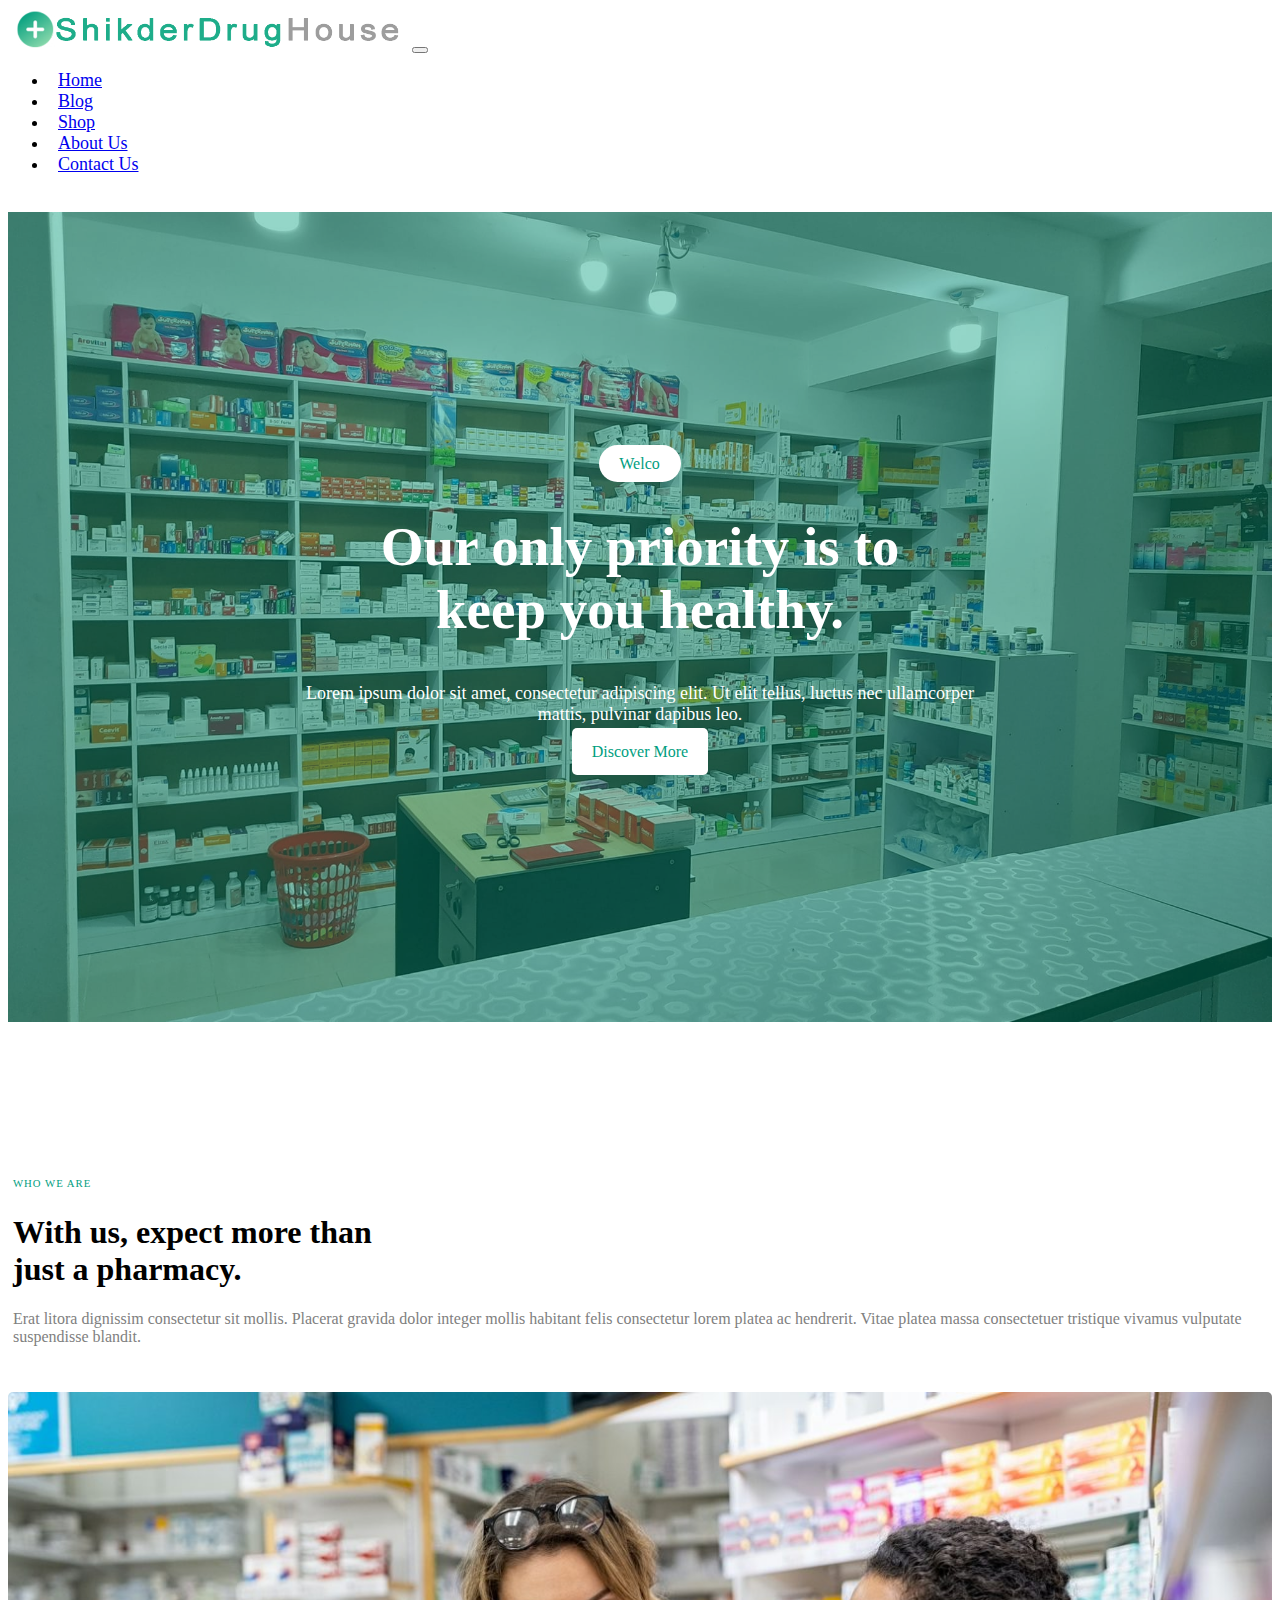
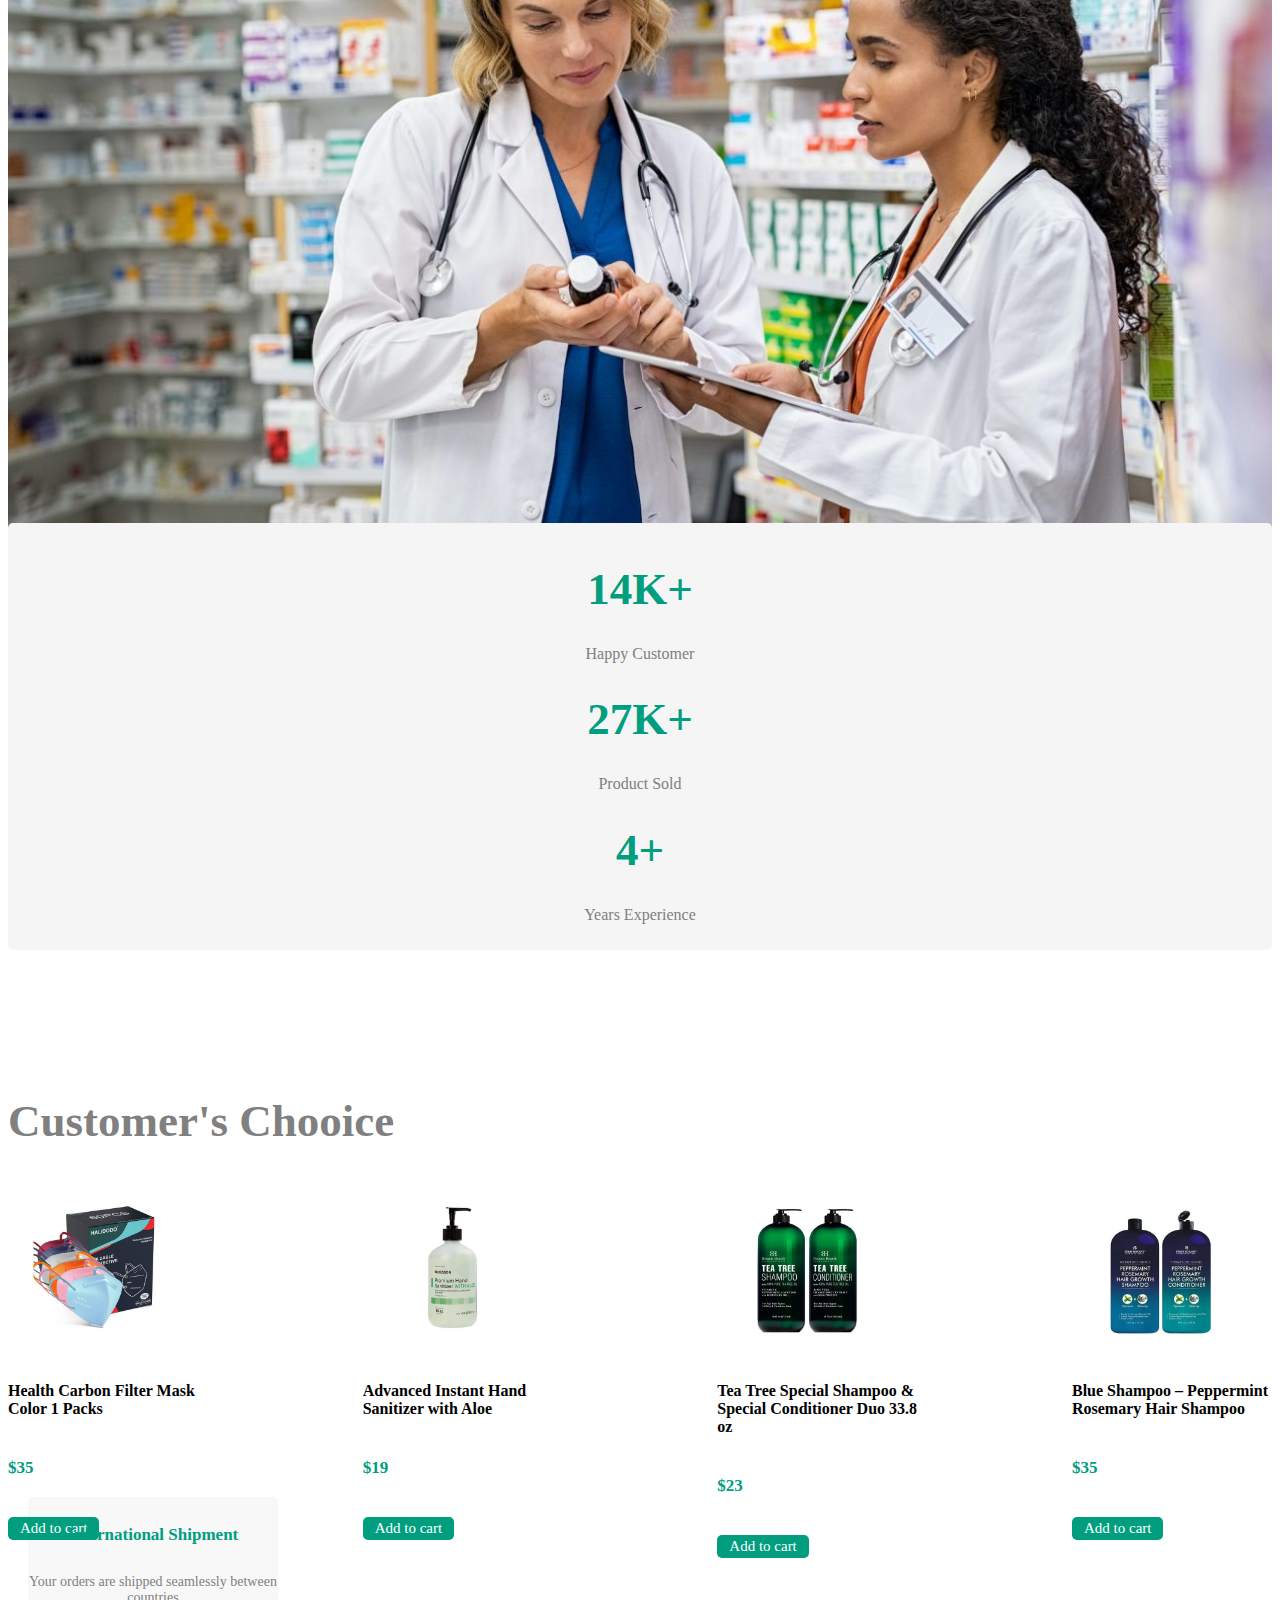
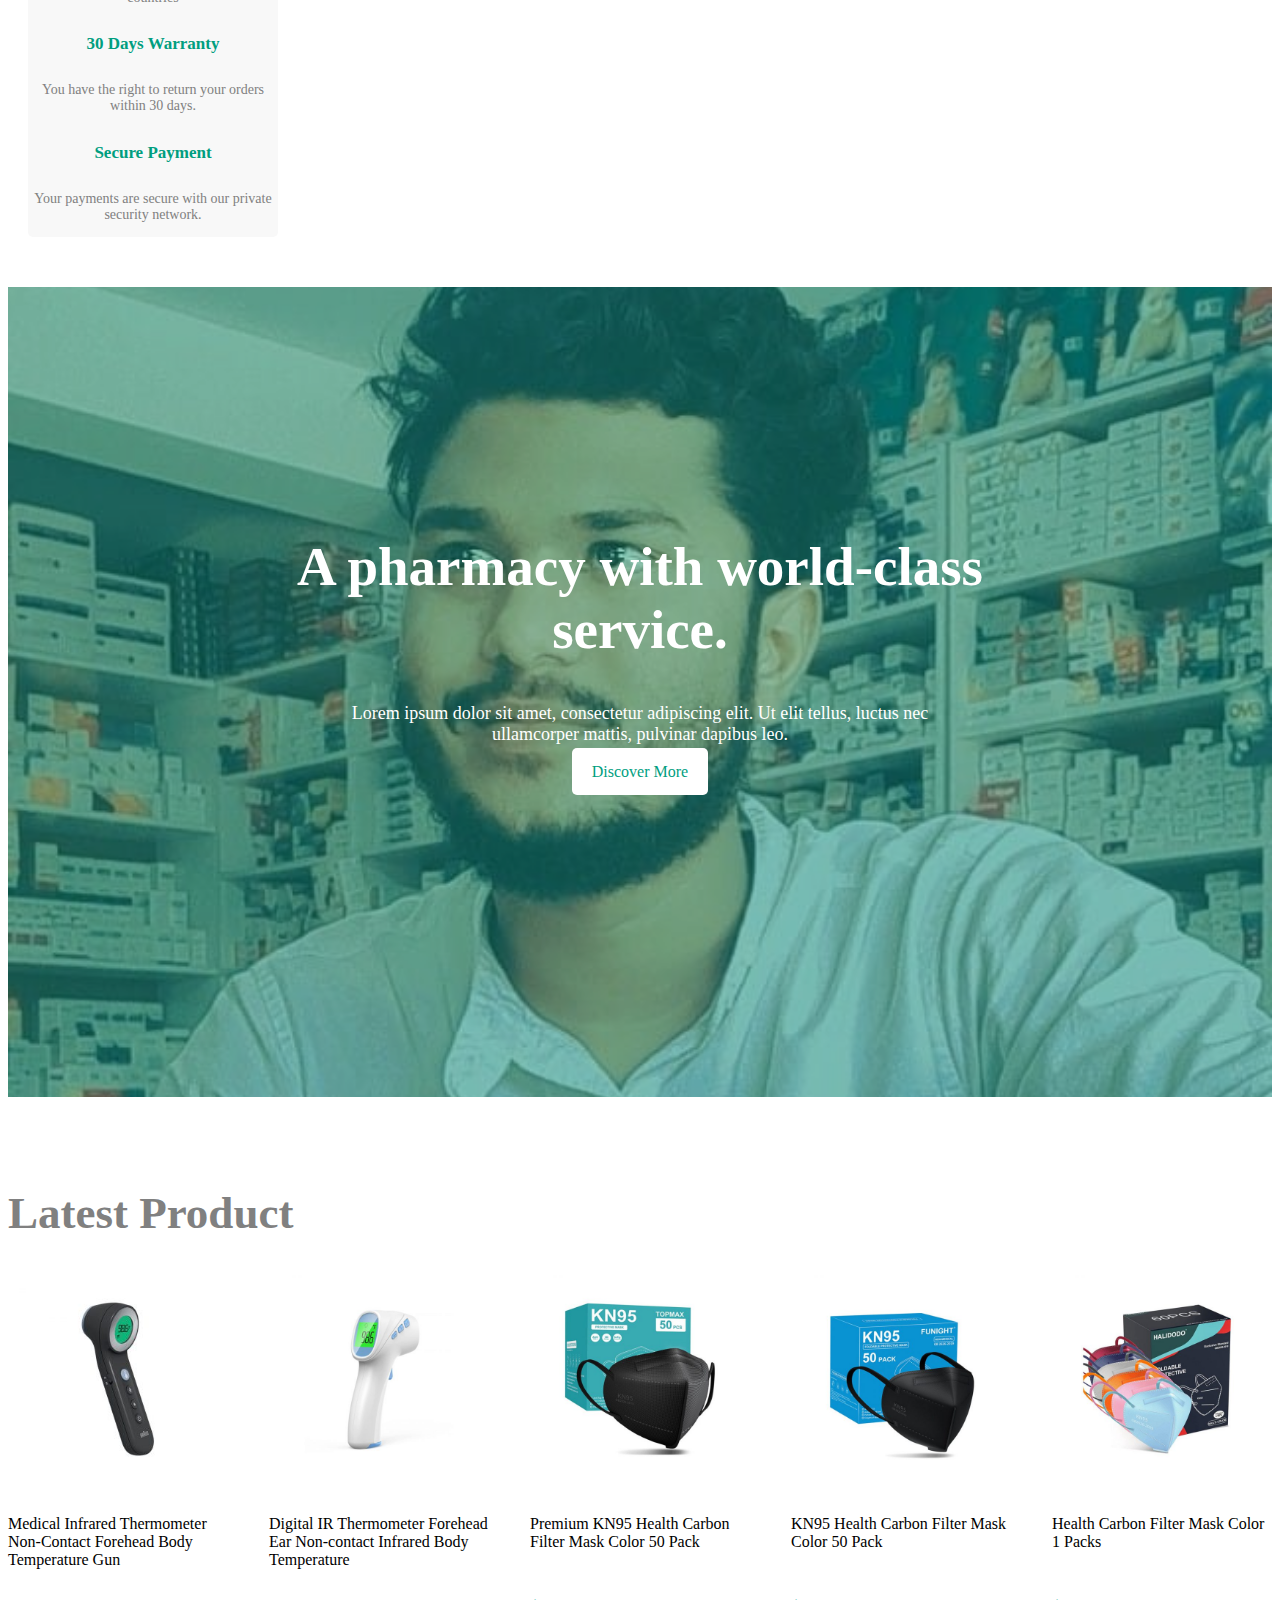
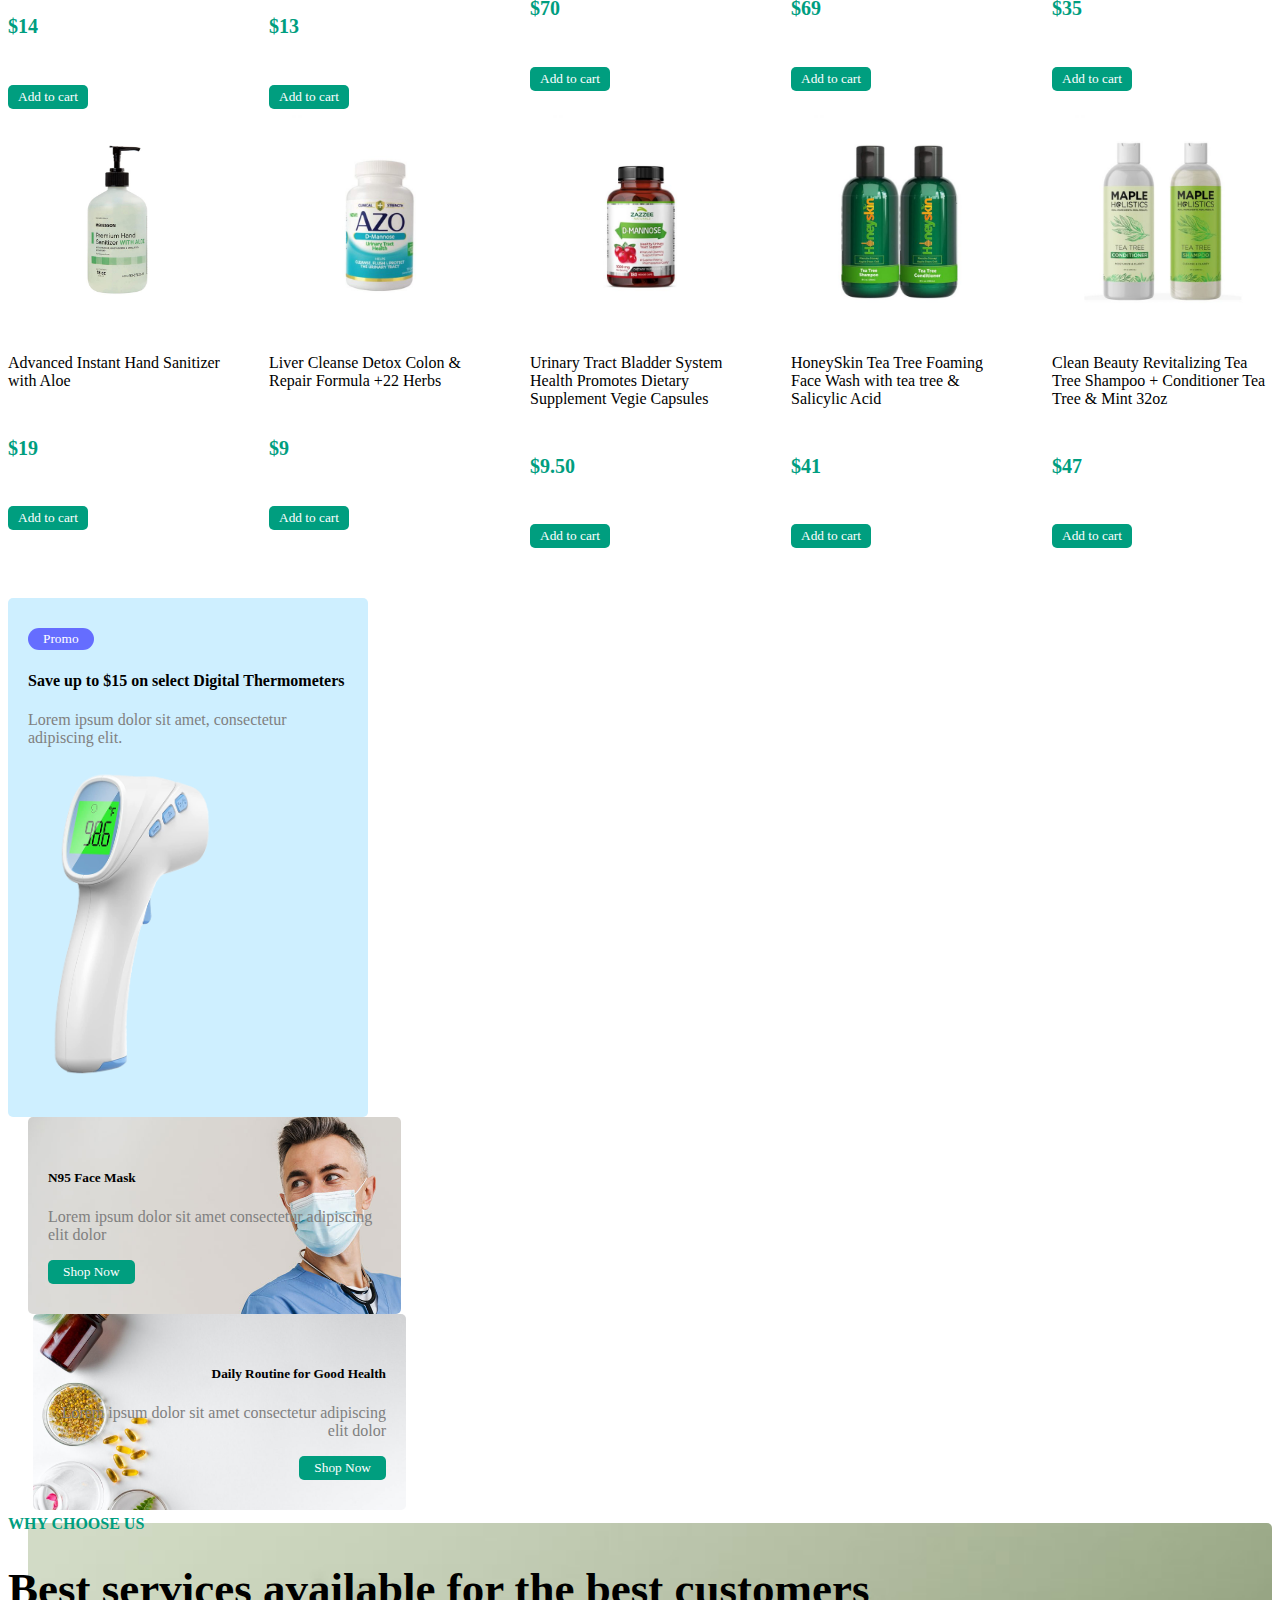
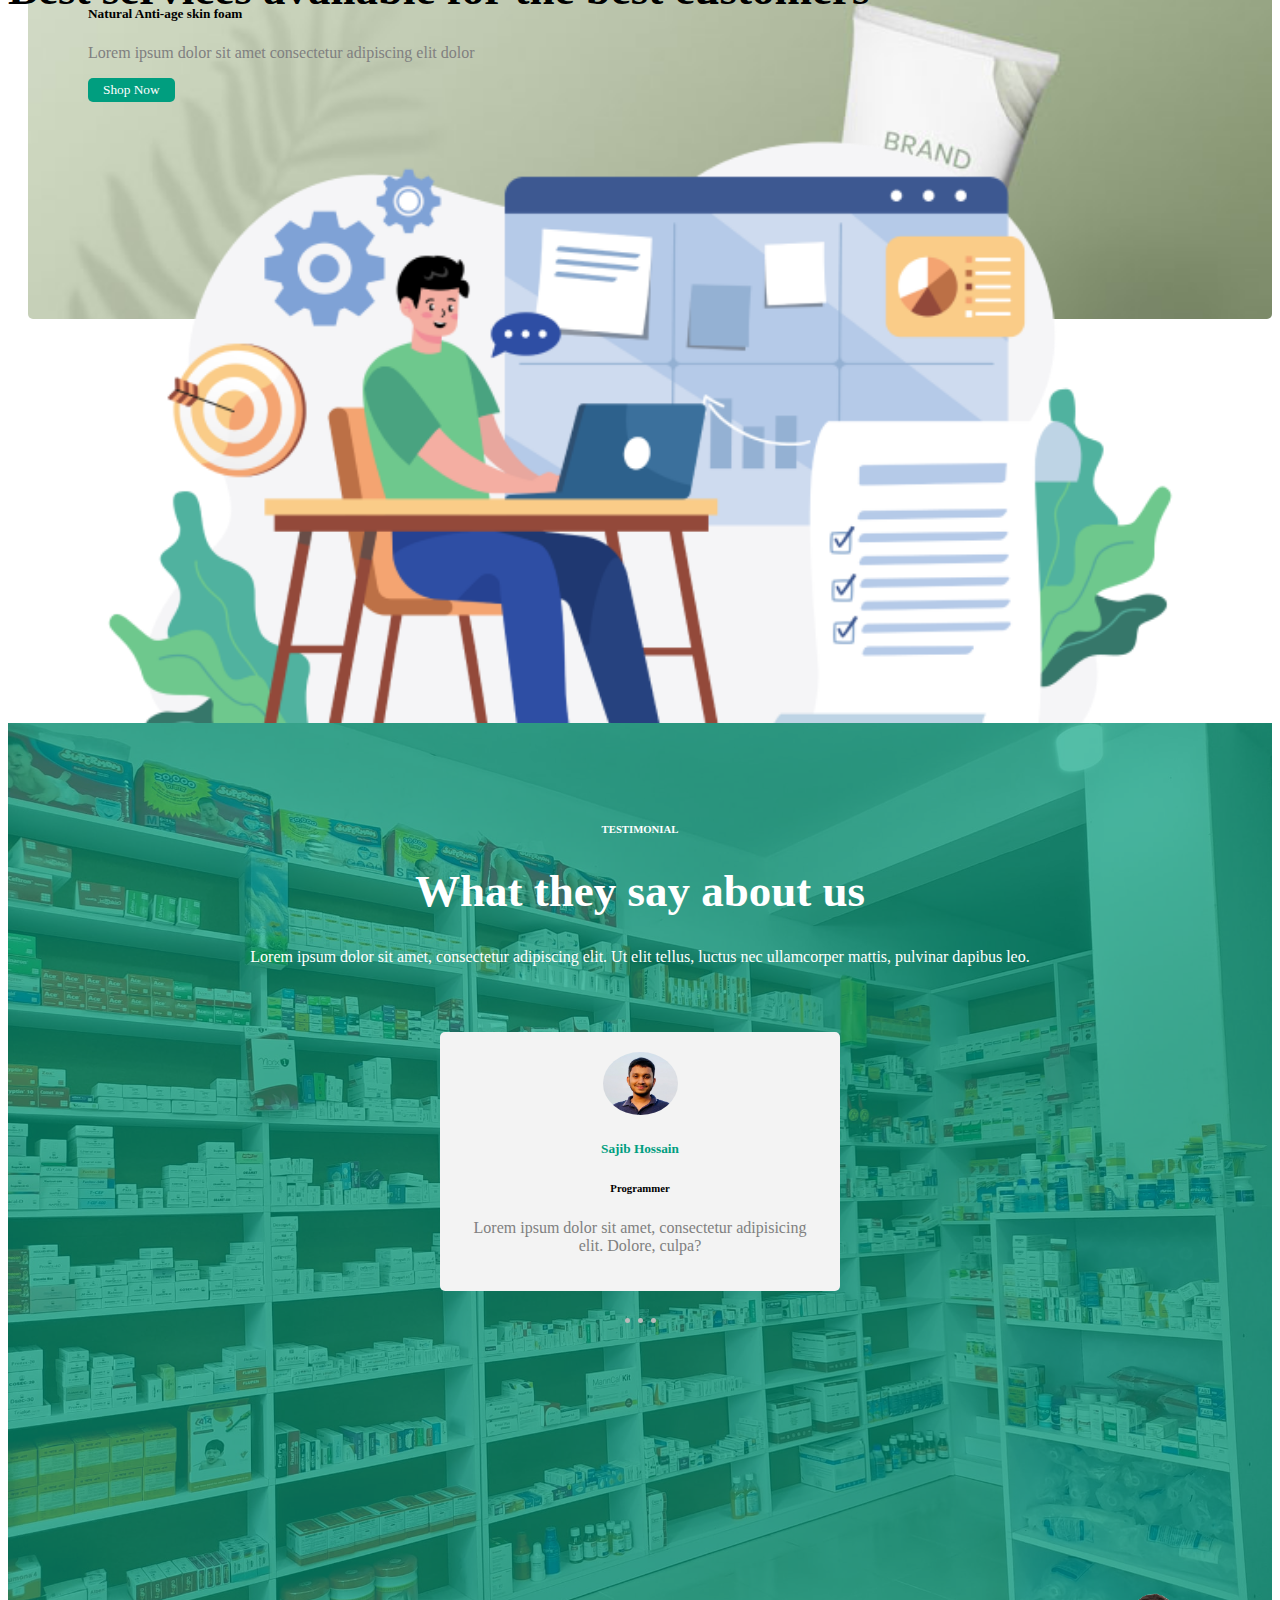
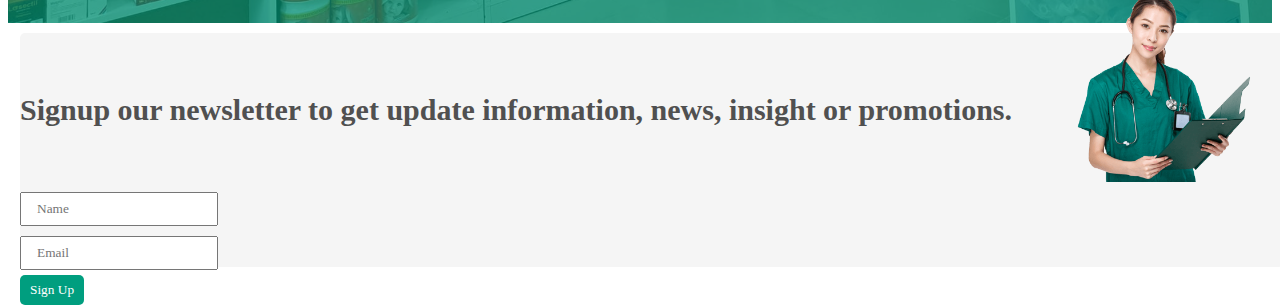
==== commit d1ca6f8b: "halka" ====
--- a/index.html
+++ b/index.html
@@ -55,7 +55,12 @@
 
     <div class="hero">
       <div class="hero-content">
-        <a class="welcome" href="">WELCOME TO SHIKDER DRUG HOUSE</a>
+        <div class="animated-text">
+          <a href="" class="typewrite welcome" data-period="2000" data-type='[ "Welcome to Shikder Drug House.", "Assalamualaikum, I am Mizanur Rahman.", "I am the Owner of this pharmacy."]'>
+            <span class="wrap"></span>
+          </a>
+
+        </div>
         <h1>Our only priority is to <br> keep you healthy.</h1>
         <p>Lorem ipsum dolor sit amet, consectetur adipiscing elit. Ut elit tellus, luctus nec ullamcorper <br> mattis, pulvinar dapibus   leo.</p>
         <a class="discover" href="">Discover More</a>  
--- a/style.css
+++ b/style.css
@@ -528,6 +528,13 @@
     padding: 7px 15px;
     margin: 5px 0;
 }
+/*animated text*/
+.animated-text {
+    text-align: center;
+    color:#fff;
+  }
+  
+  .animated-text { color:#fff; text-decoration: none;}
 
 /* On smaller screens, decrease text size */
 @media only screen and (max-width: 300px) {
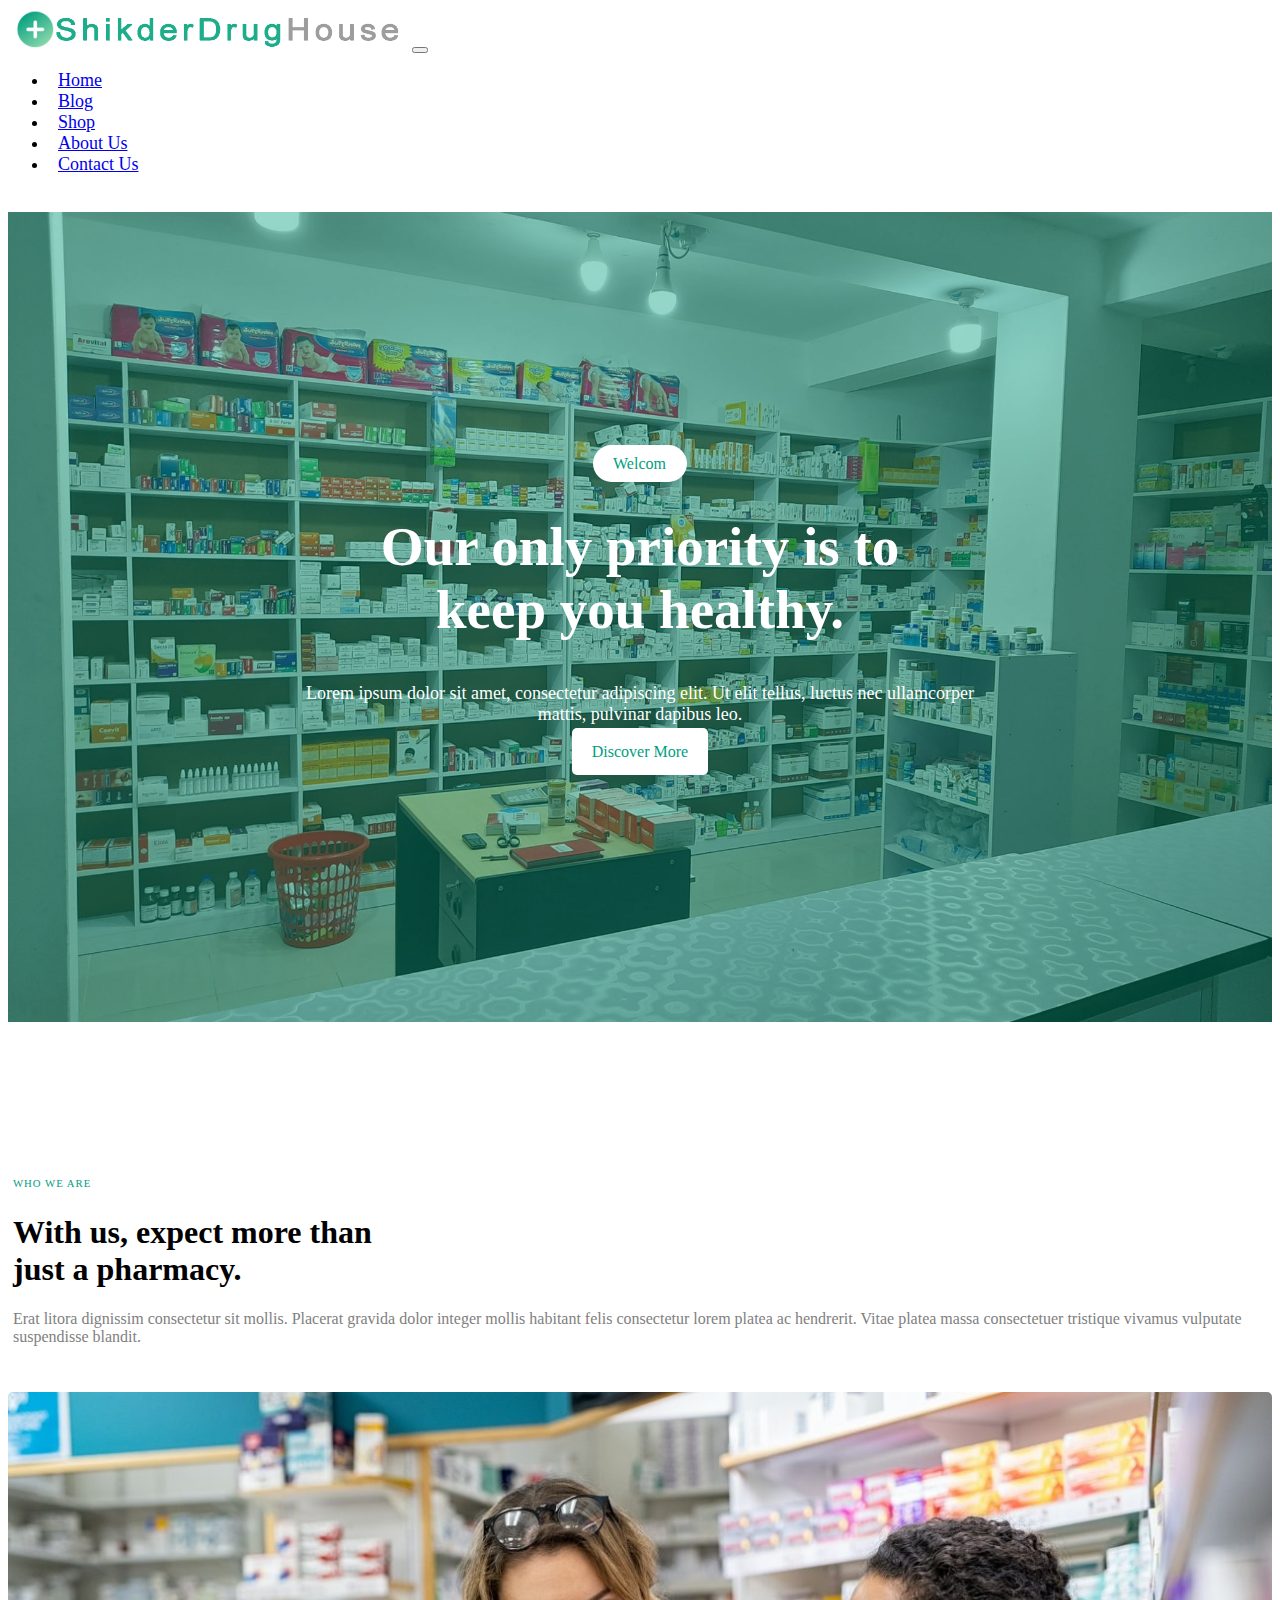
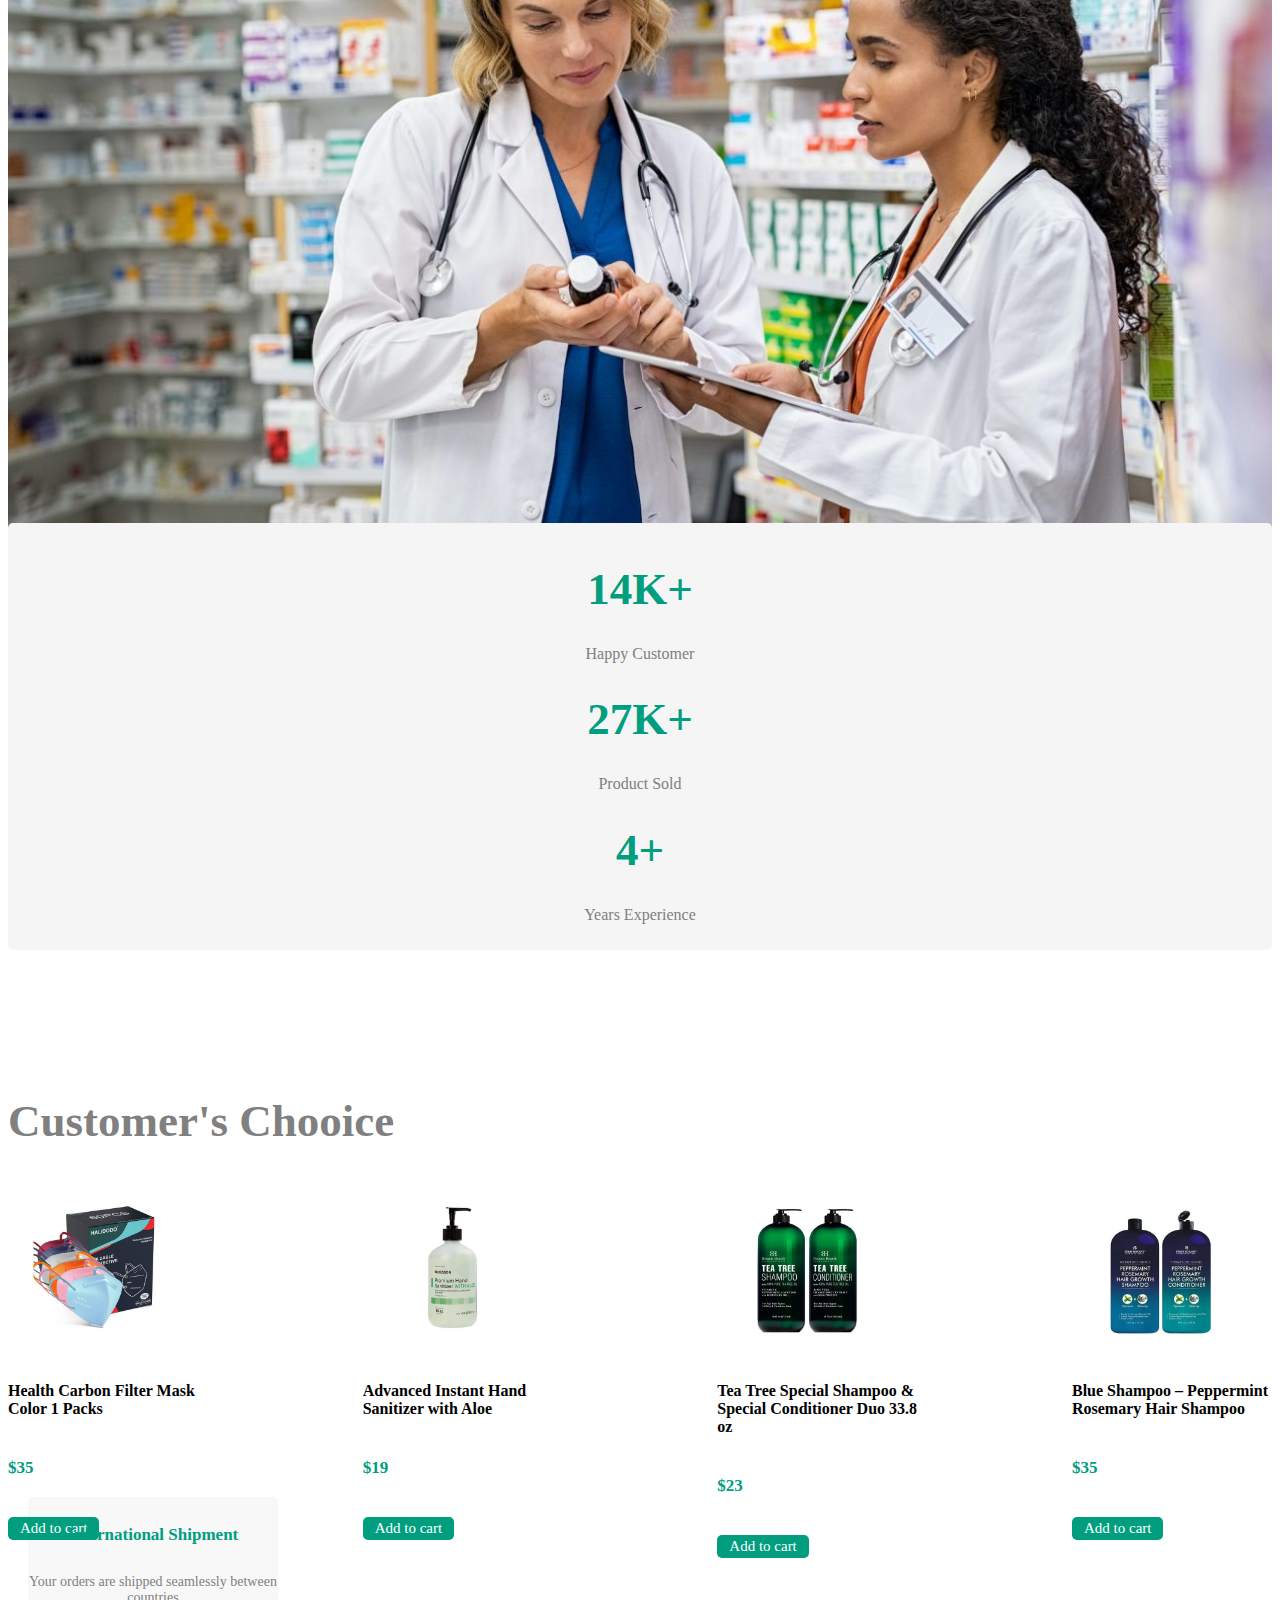
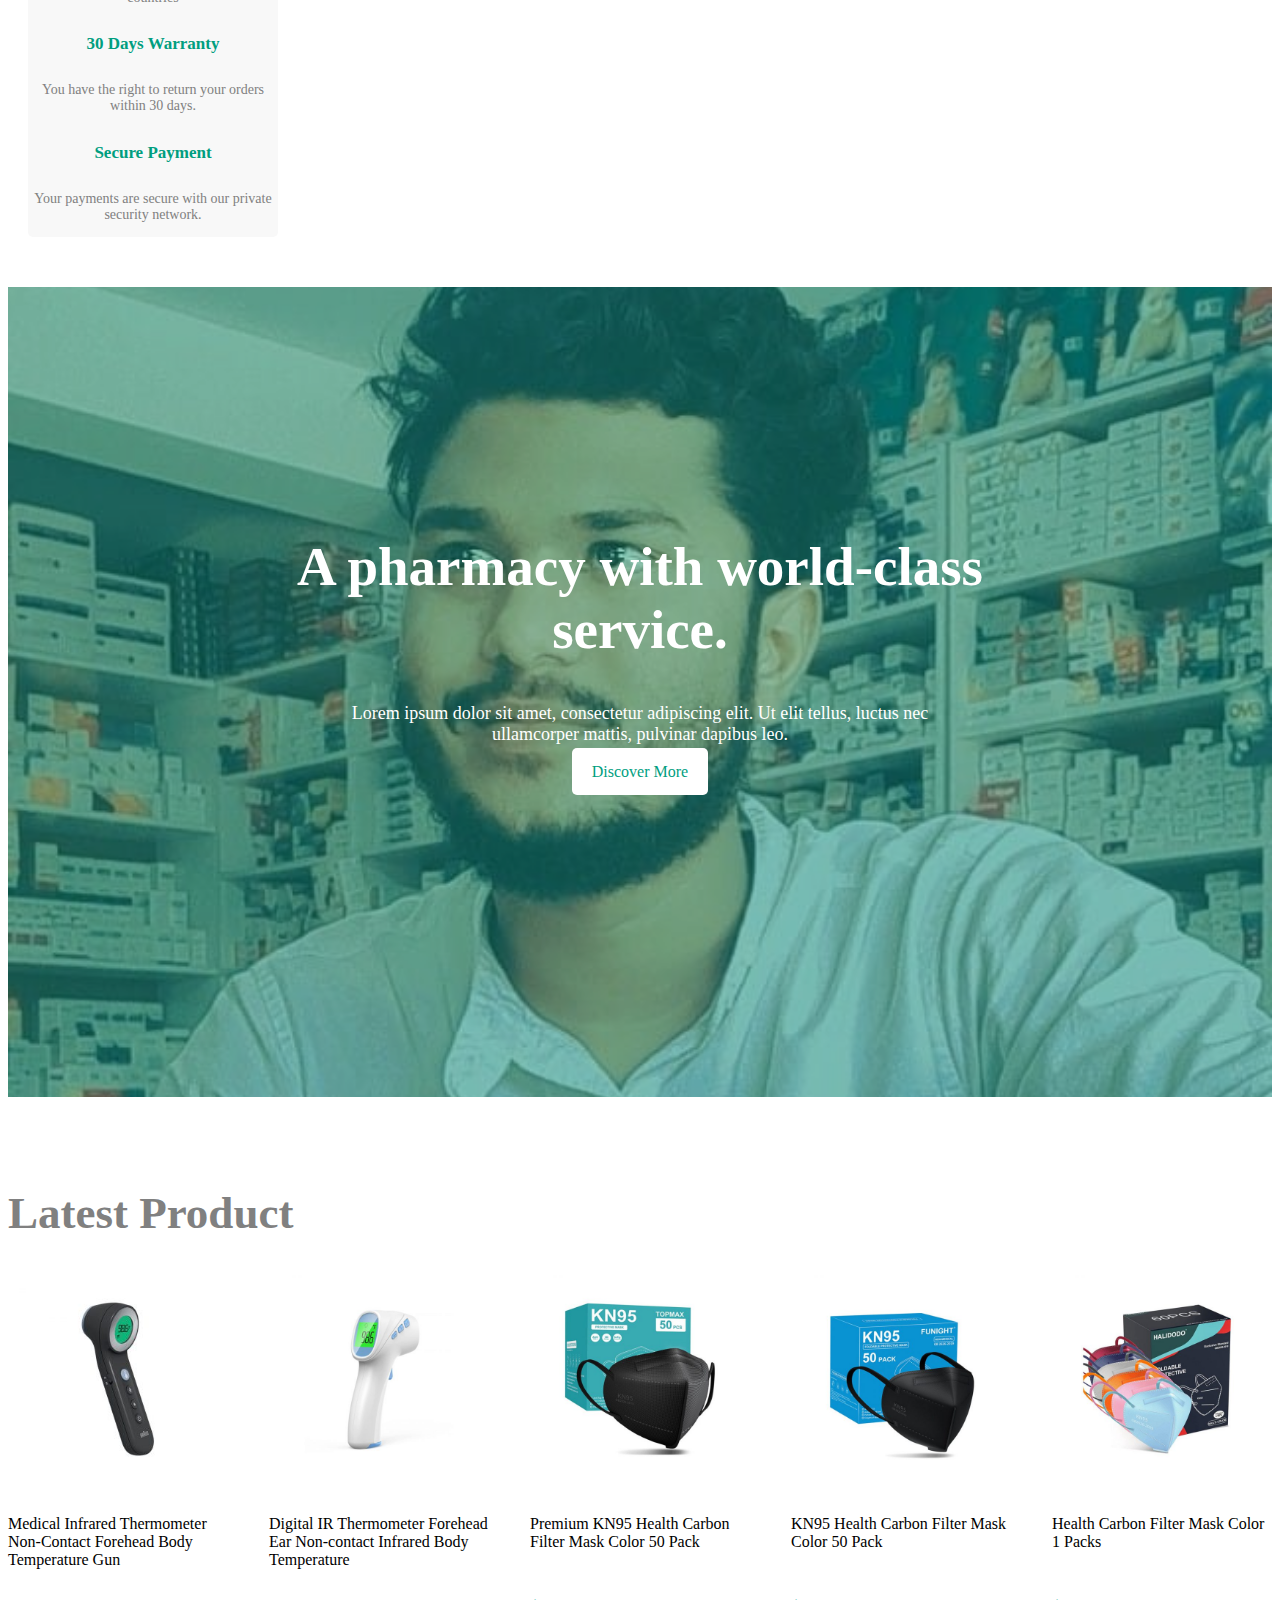
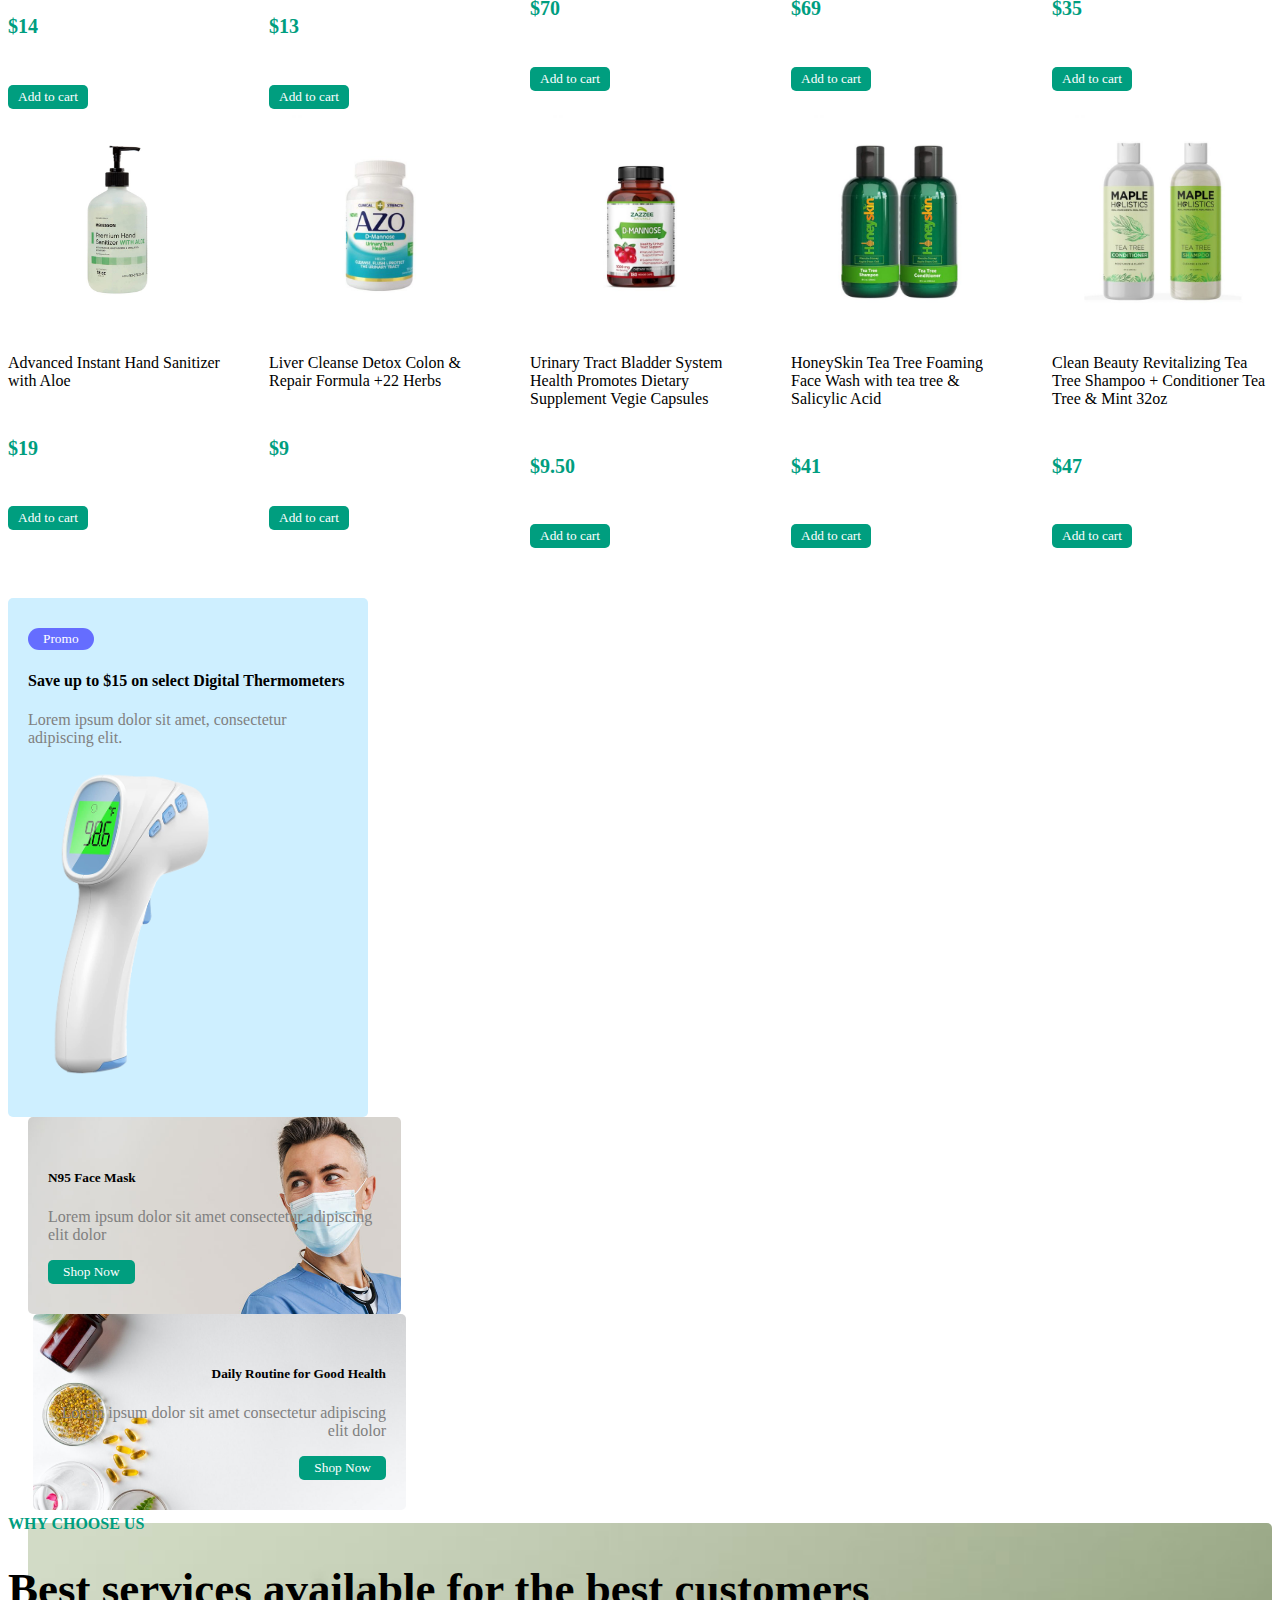
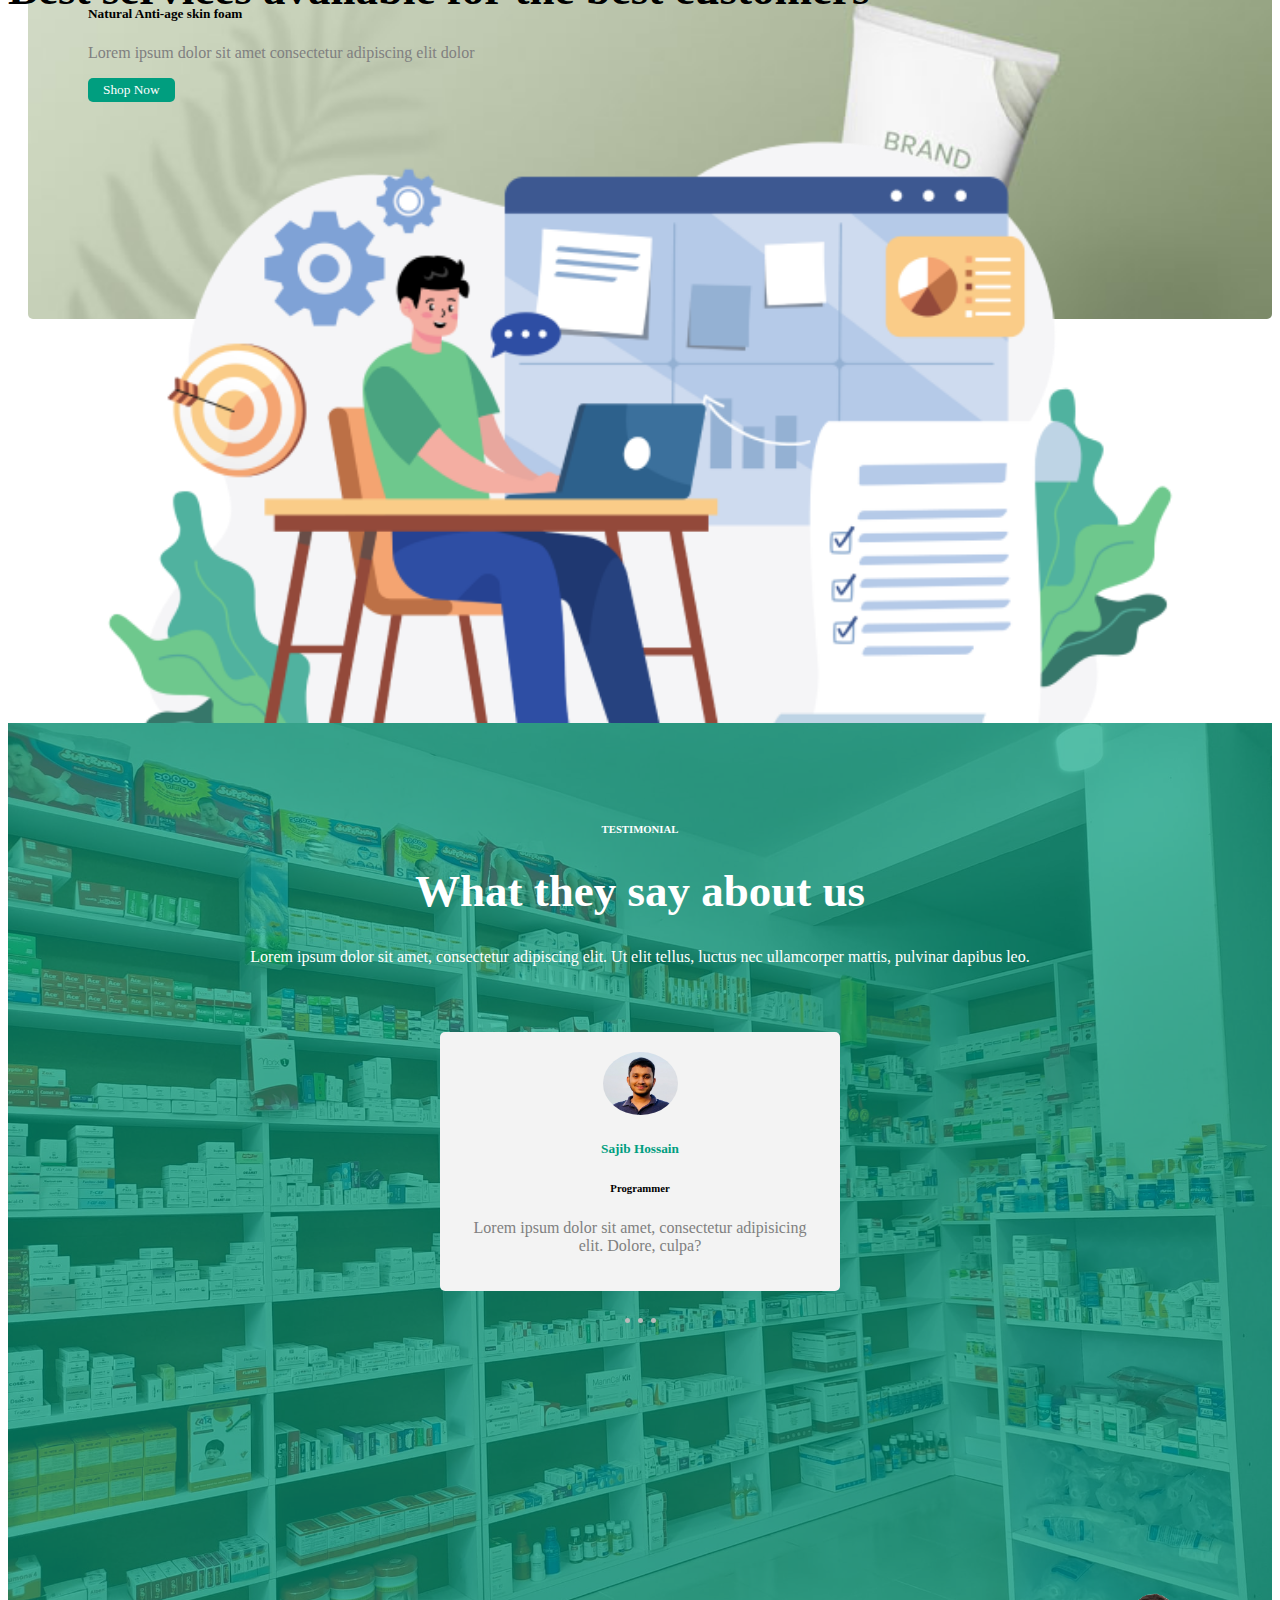
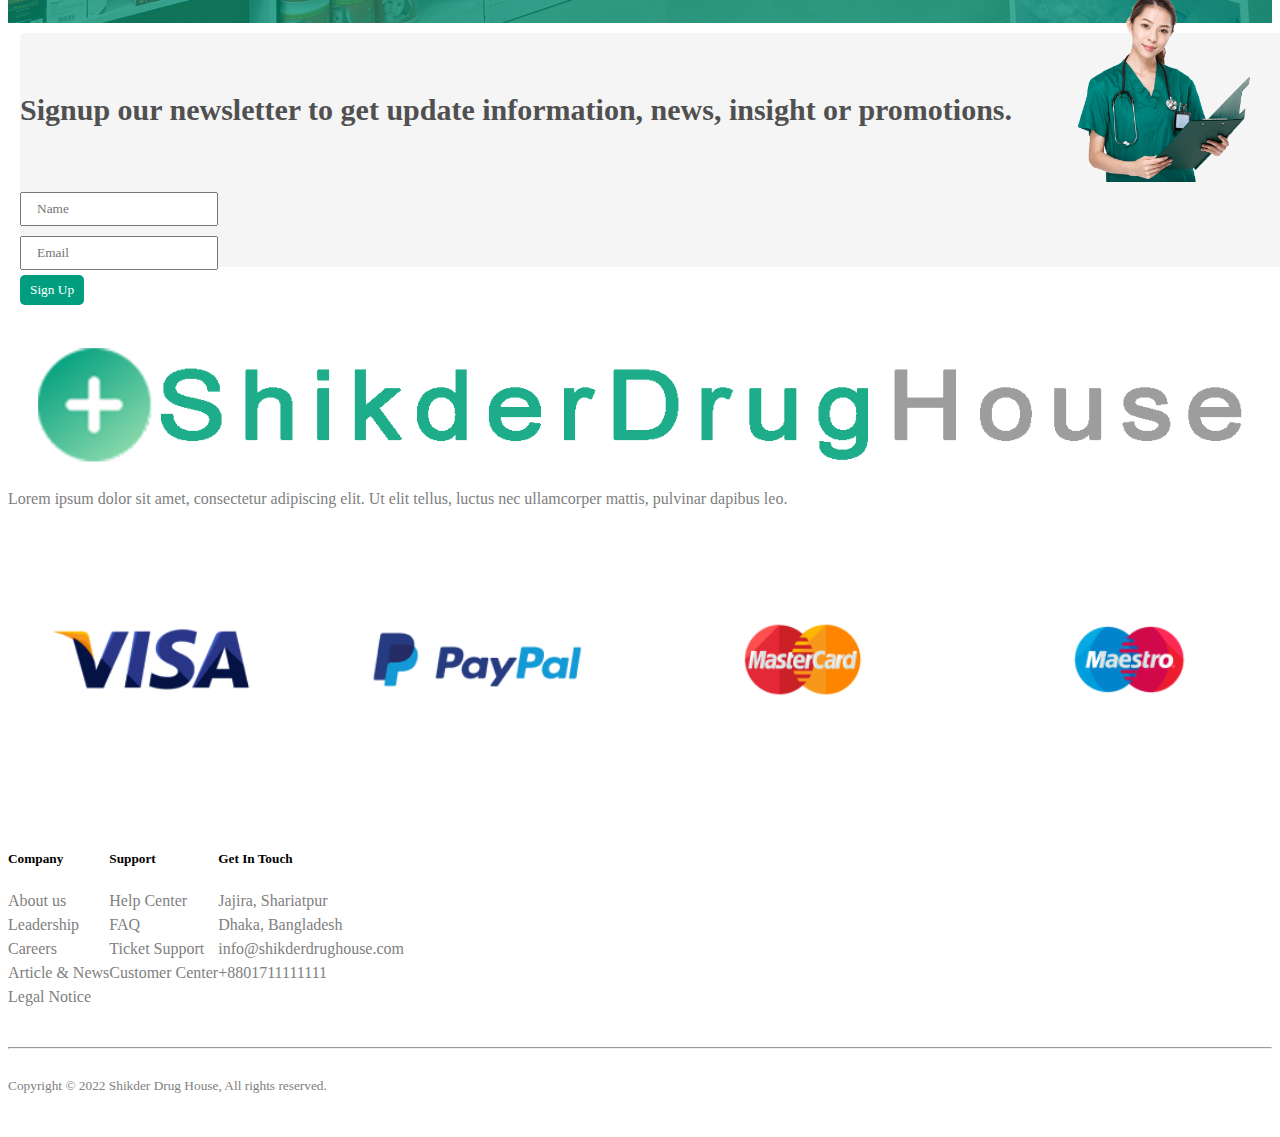
==== commit e71185fa: "ssjks" ====
--- a/index.html
+++ b/index.html
@@ -426,13 +426,72 @@
           <div class="signup-col-content-img">
             <img src="images/doctor_1.png" alt="">
           </div>
-
-        </div>
-
-      </div>
-
-    </div>
-
+        </div>
+      </div>
+    </div>
+    <div>
+      <div class="row upper-footer">
+        <div class="col-md-4 upper-footer-col">
+          <div class="upper-footer-col-content">
+            <img class="brand-logo" src="images/shikderDrugHouse.png" alt="">
+            <p>Lorem ipsum dolor sit amet, consectetur adipiscing elit. Ut elit tellus, luctus nec ullamcorper mattis, pulvinar dapibus leo.</p>
+            <img class="payment-icon" src="images/Payment-Icon.png" alt="">
+          </div>
+        </div>
+        <div class="upper-footer-all">
+          <div class="col-md-2 upper-footer-col">
+            <div class="upper-footer-col-content company-nav">
+              <h5>Company</h5>
+              <a href="">About us</a>
+              <a href="">Leadership</a>
+              <a href="">Careers</a>
+              <a href="">Article & News</a>
+              <a href="">Legal Notice</a>
+            </div>
+          </div>
+          <div class="col-md-2 upper-footer-col">
+            <div class="upper-footer-col-content company-nav support">
+              <h5>Support</h5>
+              <a href="">Help Center</a>
+              <a href="">FAQ</a>
+              <a href="">Ticket Support</a>
+              <a href="">Customer Center</a>
+            </div>
+          </div>
+          <div class="col-md-4 upper-footer-col">
+            <div class="upper-footer-col-content company-nav">
+              <h5>Get In Touch</h5>
+              <a href="">Jajira, Shariatpur</a>
+              <a href="">Dhaka, Bangladesh</a>
+              <a href=""><i style="color: #009E7F;" class="fa fa-envelope"></i>info@shikderdrughouse.com</a>
+              <a href=""><i style="color: #009E7F;" class="fa-solid fa-phone"></i>+8801711111111</a>
+            </div>
+  
+          </div>
+
+        </div>
+        <div class="row footer">
+          <div class="col-md-12">
+            <hr style="color: gray;">
+            <div class="footer-content">
+              <small style="color: gray;">Copyright © 2022 Shikder Drug House, All rights reserved.</small>
+              <div class="social-icon">
+                <a href=""><i class="fa-brands fa-facebook-f"></i></a>
+                <a href=""><i class="fa-brands fa-instagram"></i></a>
+                <a href=""><i class="fa-brands fa-twitter"></i></a>
+                <a href=""><i class="fa-brands fa-youtube"></i></a>
+              </div>
+
+            </div>
+
+          </div>
+
+
+        </div>
+
+      </div>
+
+    </div>
   </div>
 
 
--- a/style.css
+++ b/style.css
@@ -528,6 +528,62 @@
     padding: 7px 15px;
     margin: 5px 0;
 }
+.upper-footer{
+    position: relative;
+    top: 350px;
+}
+.upper-footer-col-content{
+    padding: 30px 0px;
+}
+.upper-footer-col p{
+    color: gray;
+}
+.brand-logo{
+    width: 100%;
+}
+.payment-icon{
+    width: 100%;
+    margin-top: 30px;
+}
+.company-nav{
+    display: flex;
+    flex-direction: column;
+}
+.company-nav h5{
+    font-weight: 600;
+}
+.company-nav a{
+    text-decoration: none;
+    color: gray;
+    padding: 3px 0;
+}
+.company-nav a:hover{
+    color: #009E7F;
+}
+.footer{
+    height: 10vh;
+}
+.footer-content{
+    display: flex;
+    flex-direction: row;
+    justify-content: space-between;
+    align-items: center;
+    padding: 20px 0;
+}
+.social-icon a {
+    text-decoration: none;
+    color: #009E7F;
+    padding: 0 10px;
+}
+.social-icon a:hover{
+    color: #656DFF;
+
+}
+.upper-footer-all{
+    display: flex;
+    flex-direction: row;
+}
+
 /*animated text*/
 .animated-text {
     text-align: center;
@@ -553,7 +609,7 @@
         color: #009E7F;
     }
     .logo{
-        width: 220px;
+        width: 200px;
     }
     .navbig{
         display: none;
@@ -640,7 +696,7 @@
         background-repeat: no-repeat;
         background-size: cover;
         position: relative;
-        top: 22px;
+        top: 20px;
     }
     .why-choose-us-row {
         position: relative;
@@ -662,6 +718,10 @@
         background-color: #009E7F;
         position: relative;
         top: 900px;    
+    }
+    .what-say-content h1 {
+        font-size: 25px;
+        font-weight: 600;
     }
     .slideshow-container {
         max-width: 300px;
@@ -693,6 +753,28 @@
     }
     .signup-row{
         height: 40vh;
-
-    }
-}
+    }
+    .upper-footer{
+        position: relative;
+        top: 1160px;
+    }
+    .upper-footer-all{
+        display: flex;
+        flex-wrap: wrap;
+    }
+    .company-nav a{
+        padding: 2px 0;
+    }
+    .footer-content {
+        display: flex;
+        flex-direction: column;
+        align-items: center;
+        padding-top: 20px;
+    }
+    .social-icon{
+        padding-top: 10px;
+    }
+    .support{
+        padding-left: 100px;
+    }
+}
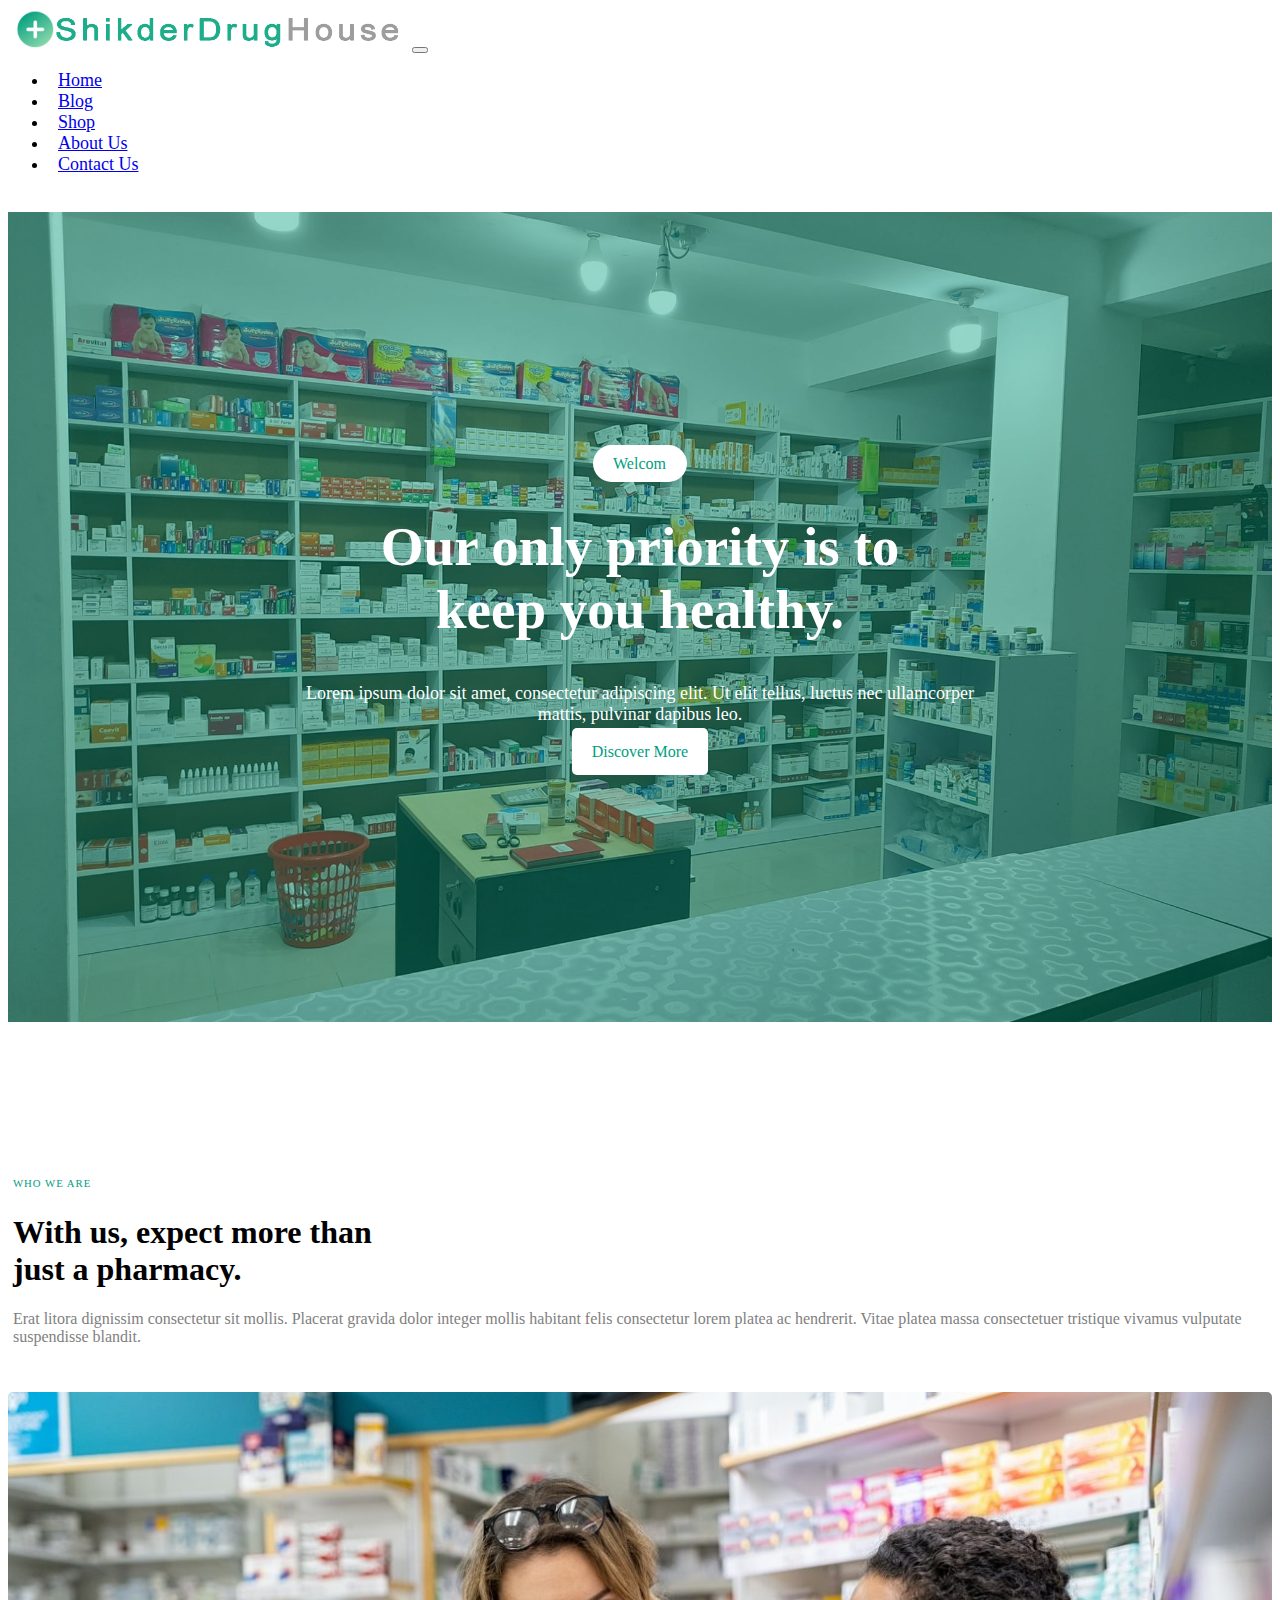
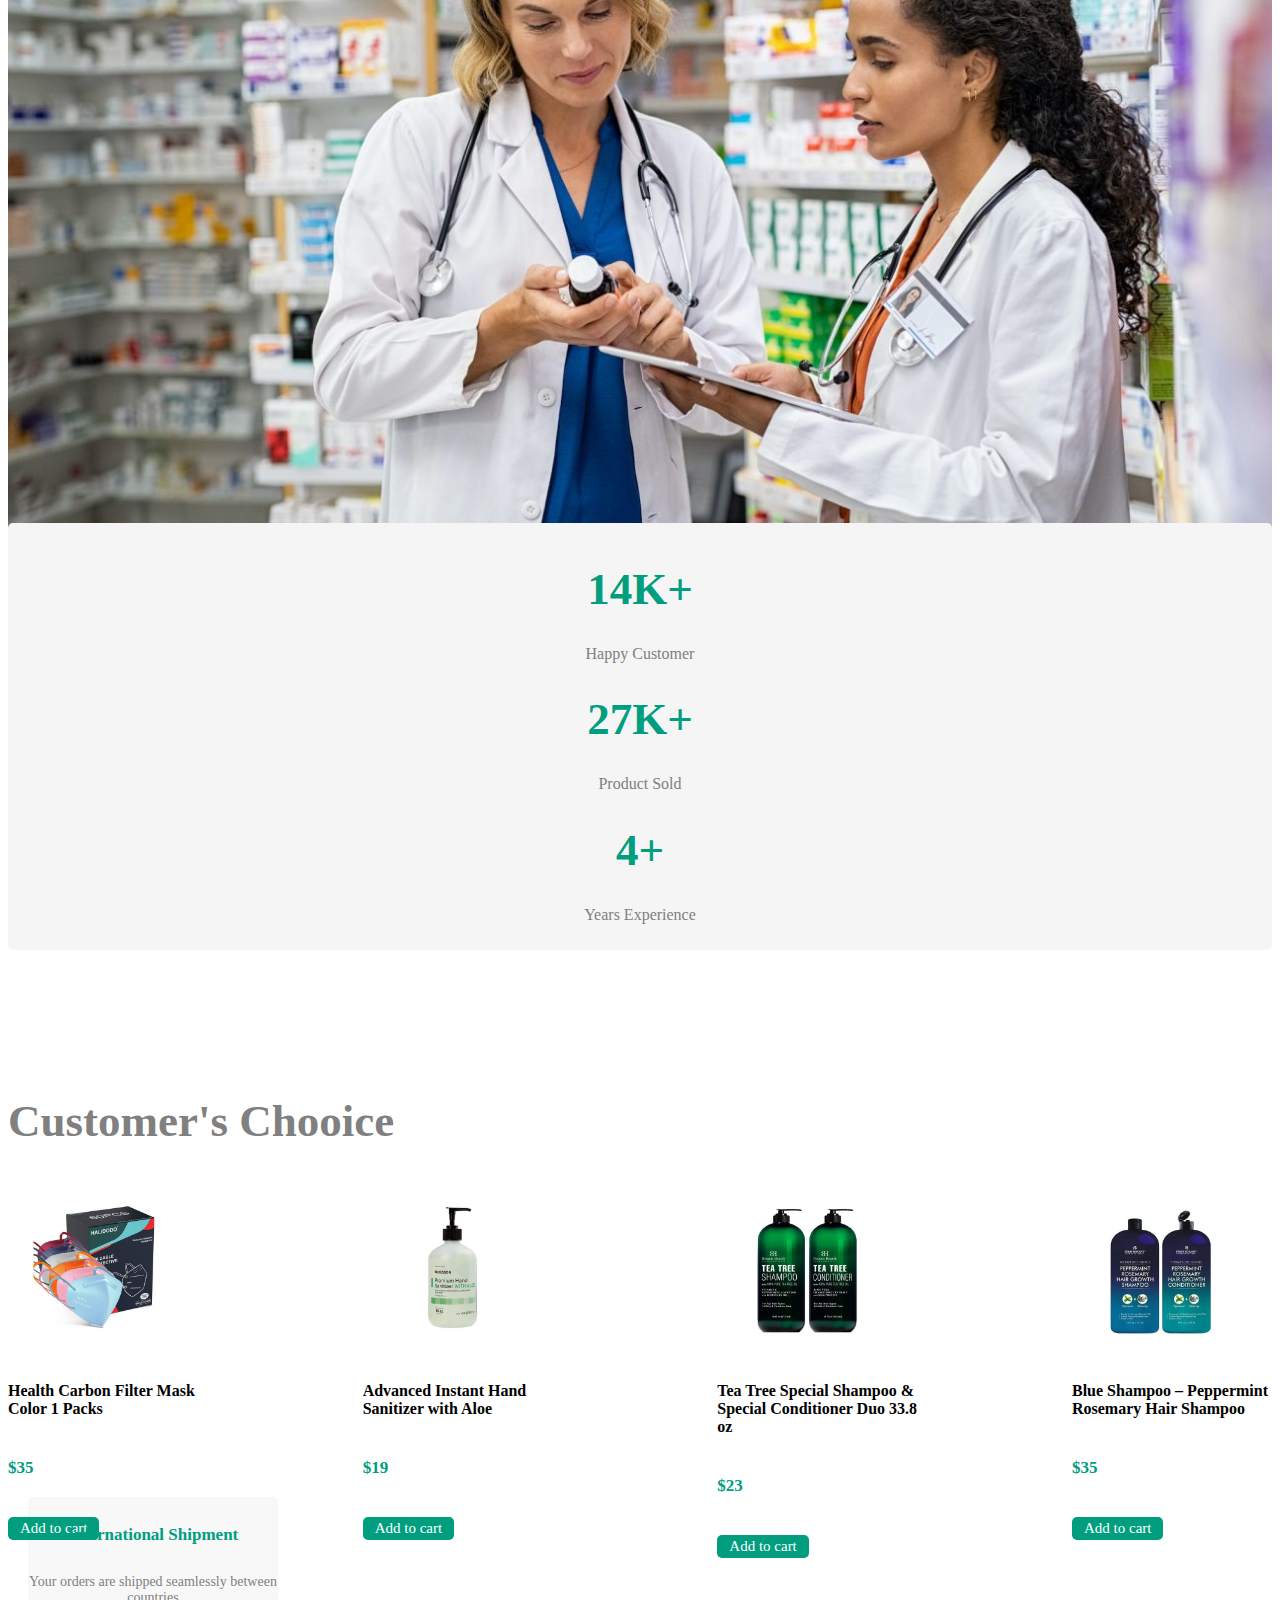
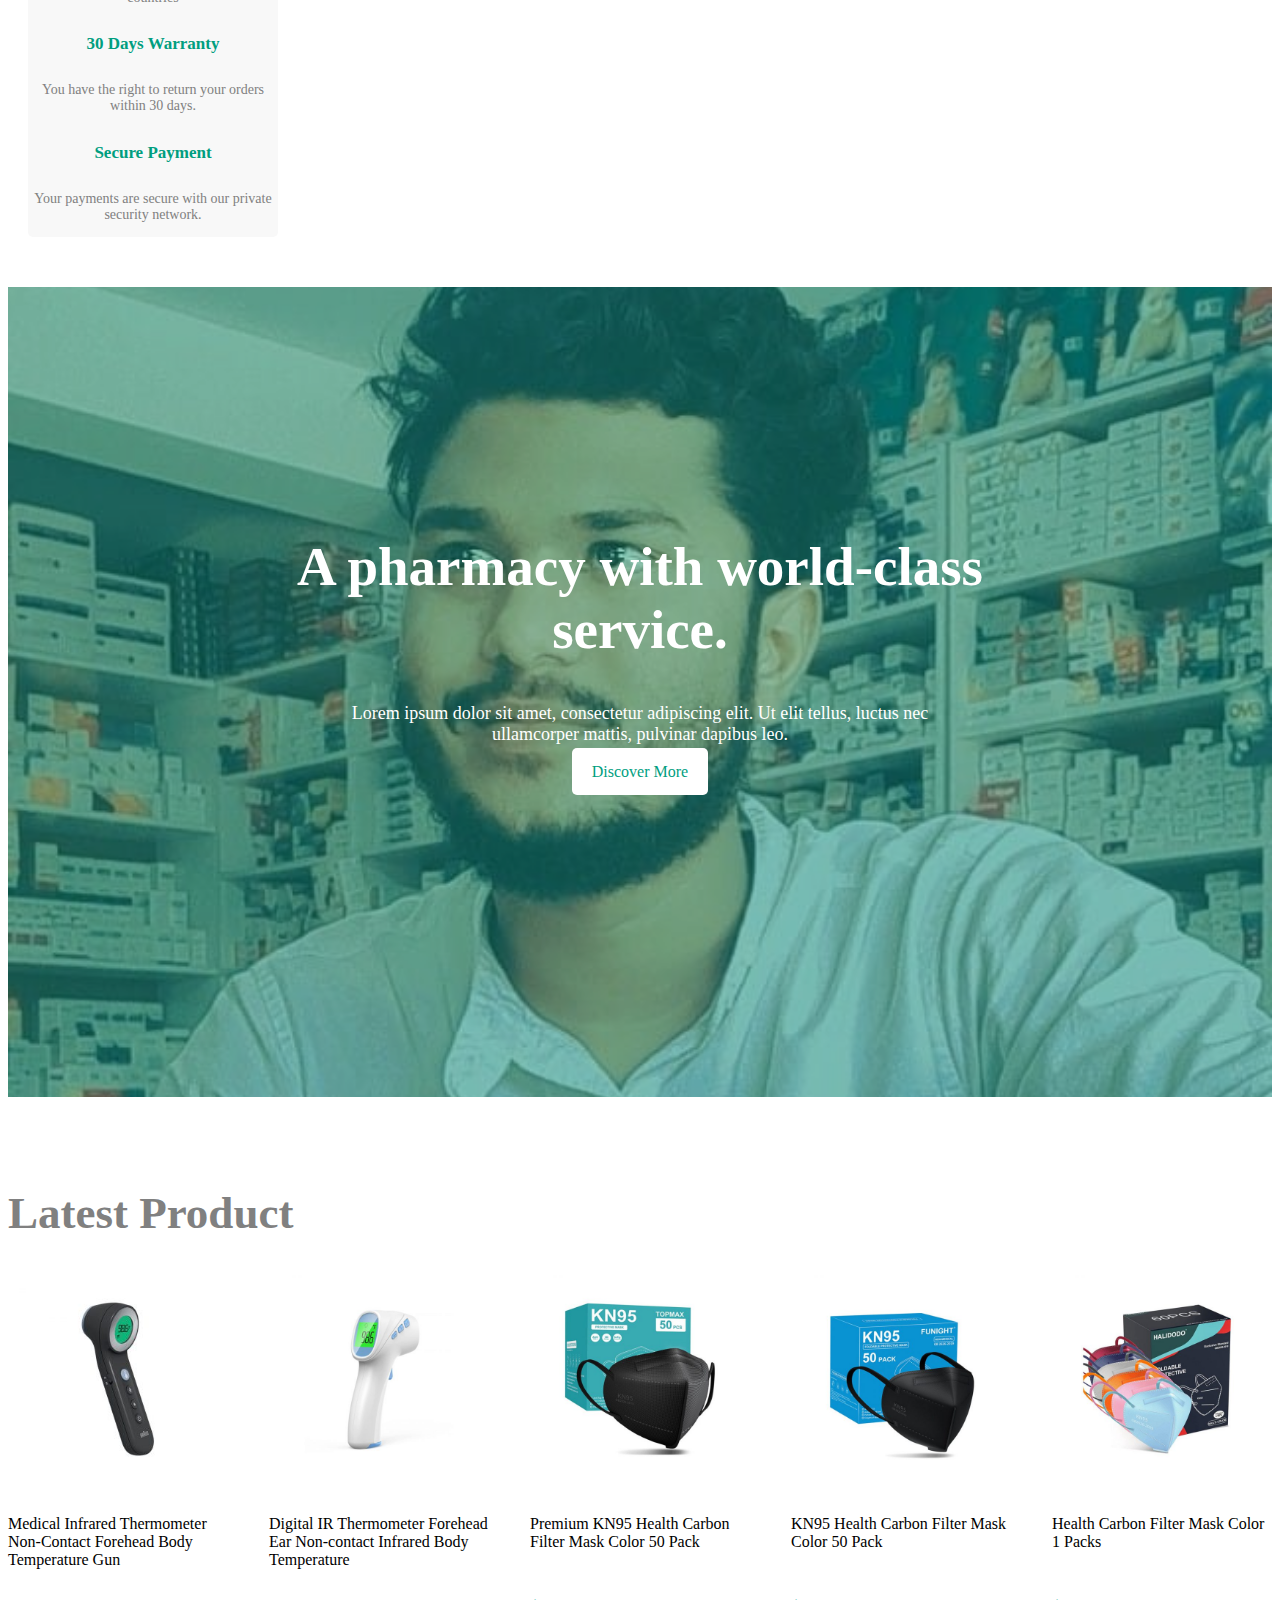
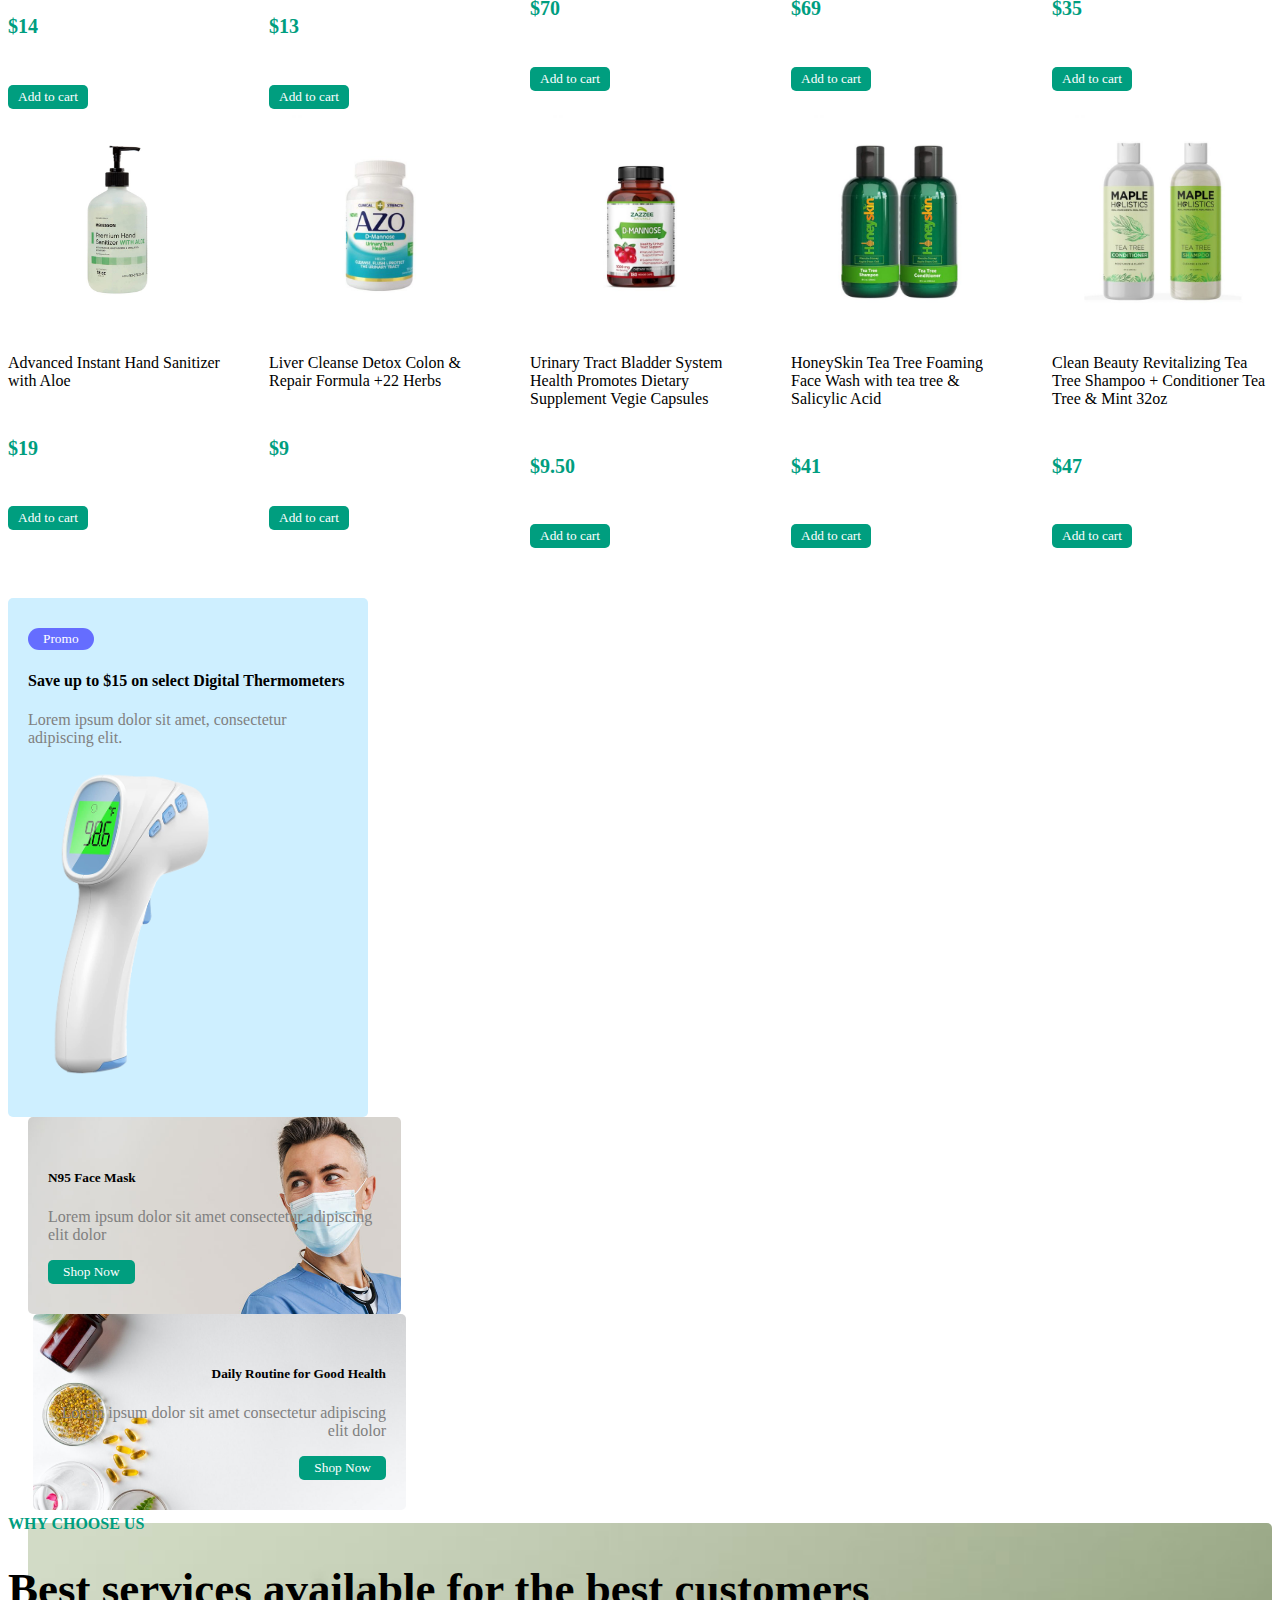
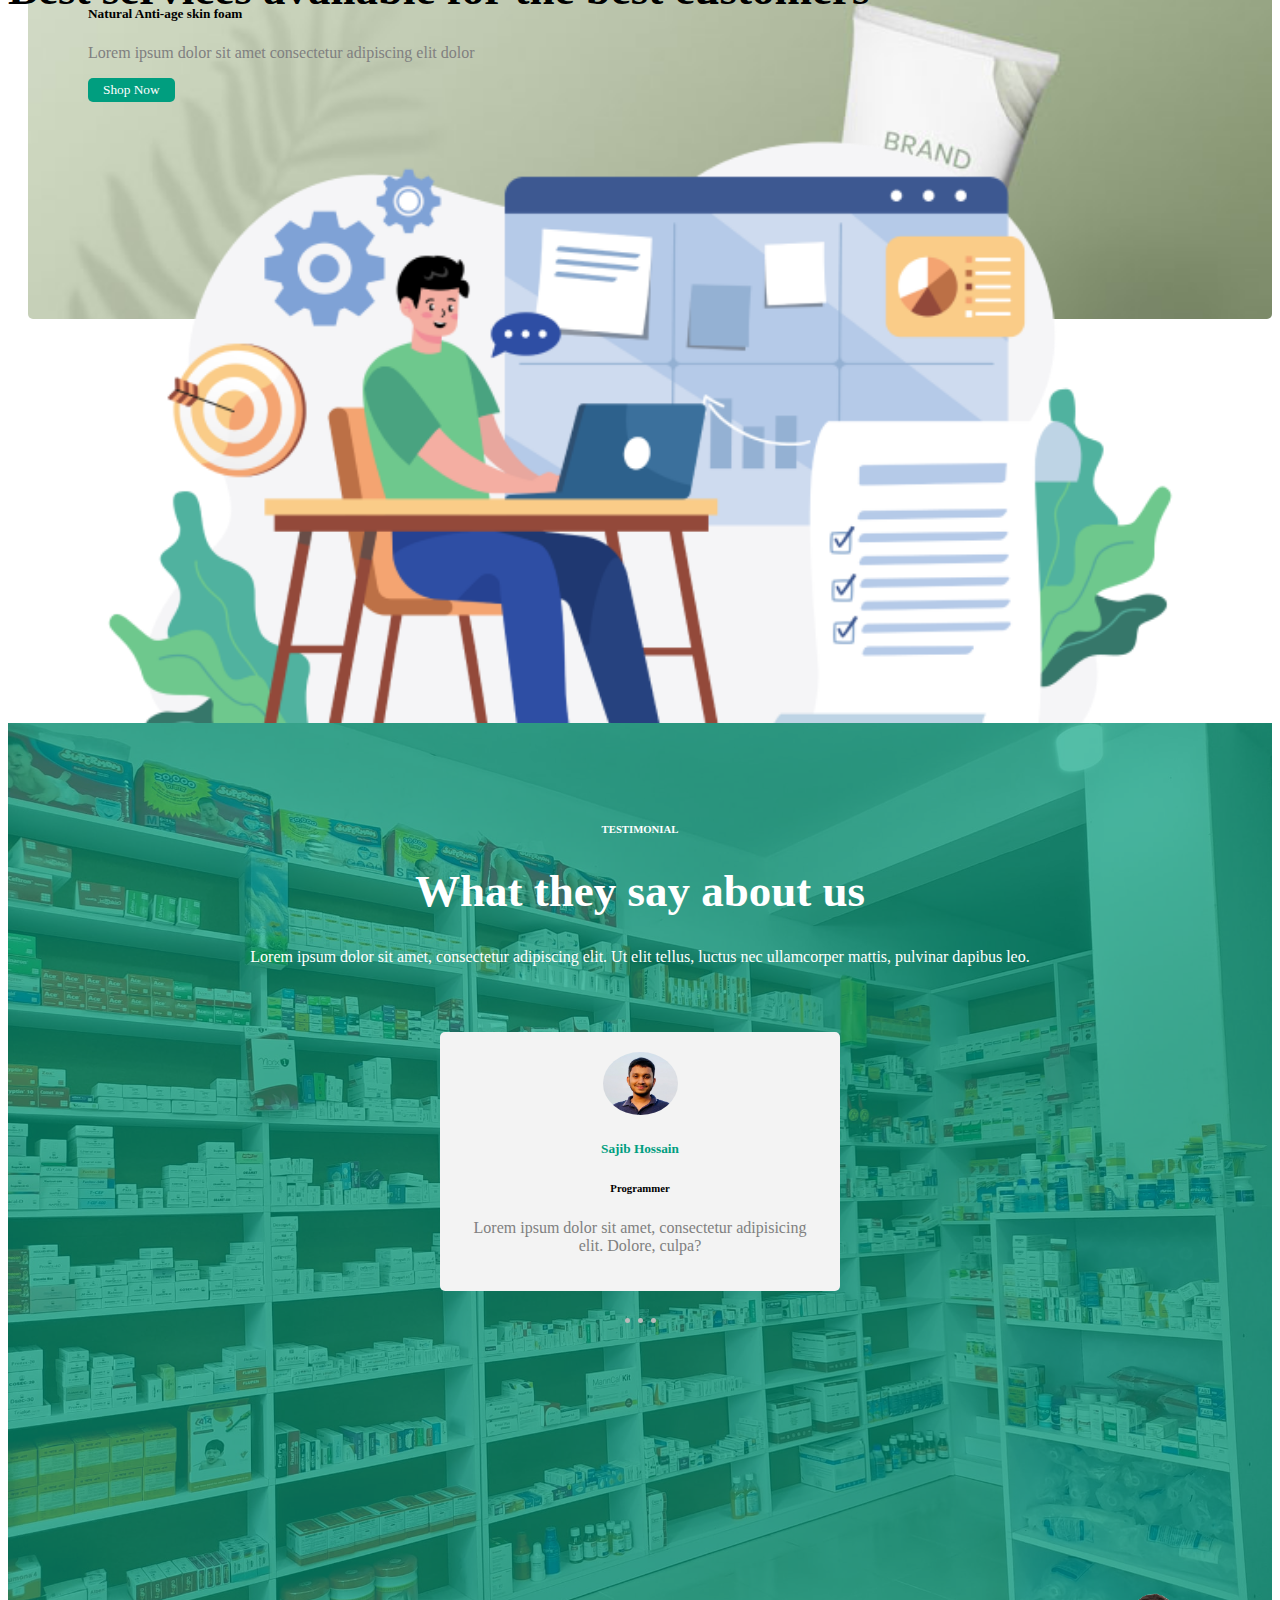
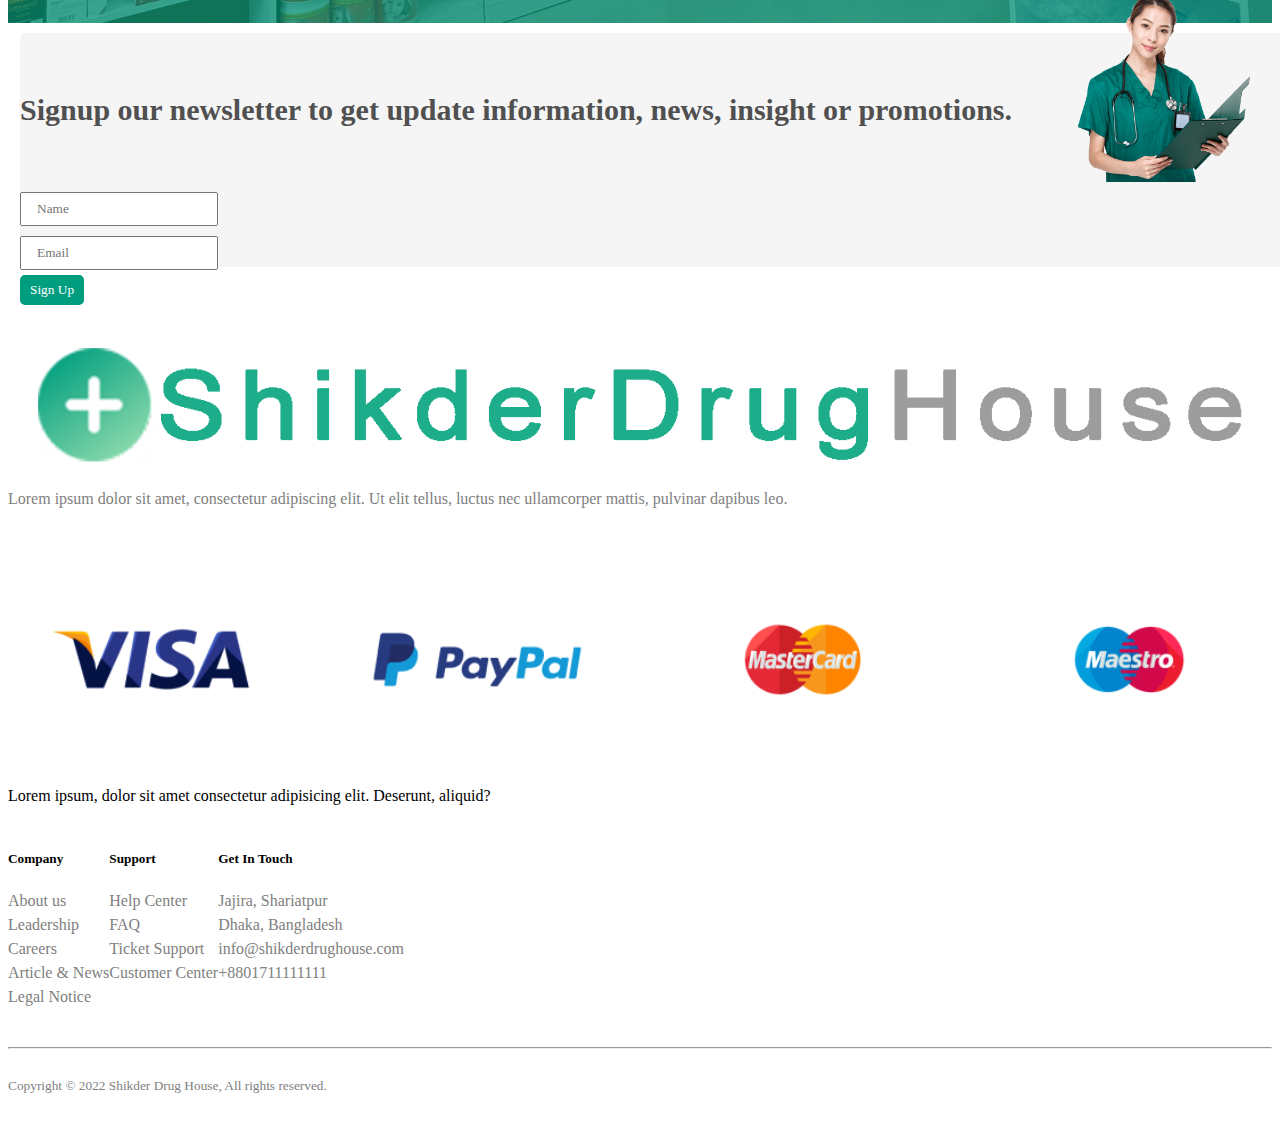
==== commit 00d496ef: "dhdh" ====
--- a/index.html
+++ b/index.html
@@ -496,6 +496,10 @@
 
 
 
+  <section>Lorem ipsum, dolor sit amet consectetur adipisicing elit. Deserunt, aliquid?</section>
+
+
+
     
 
 
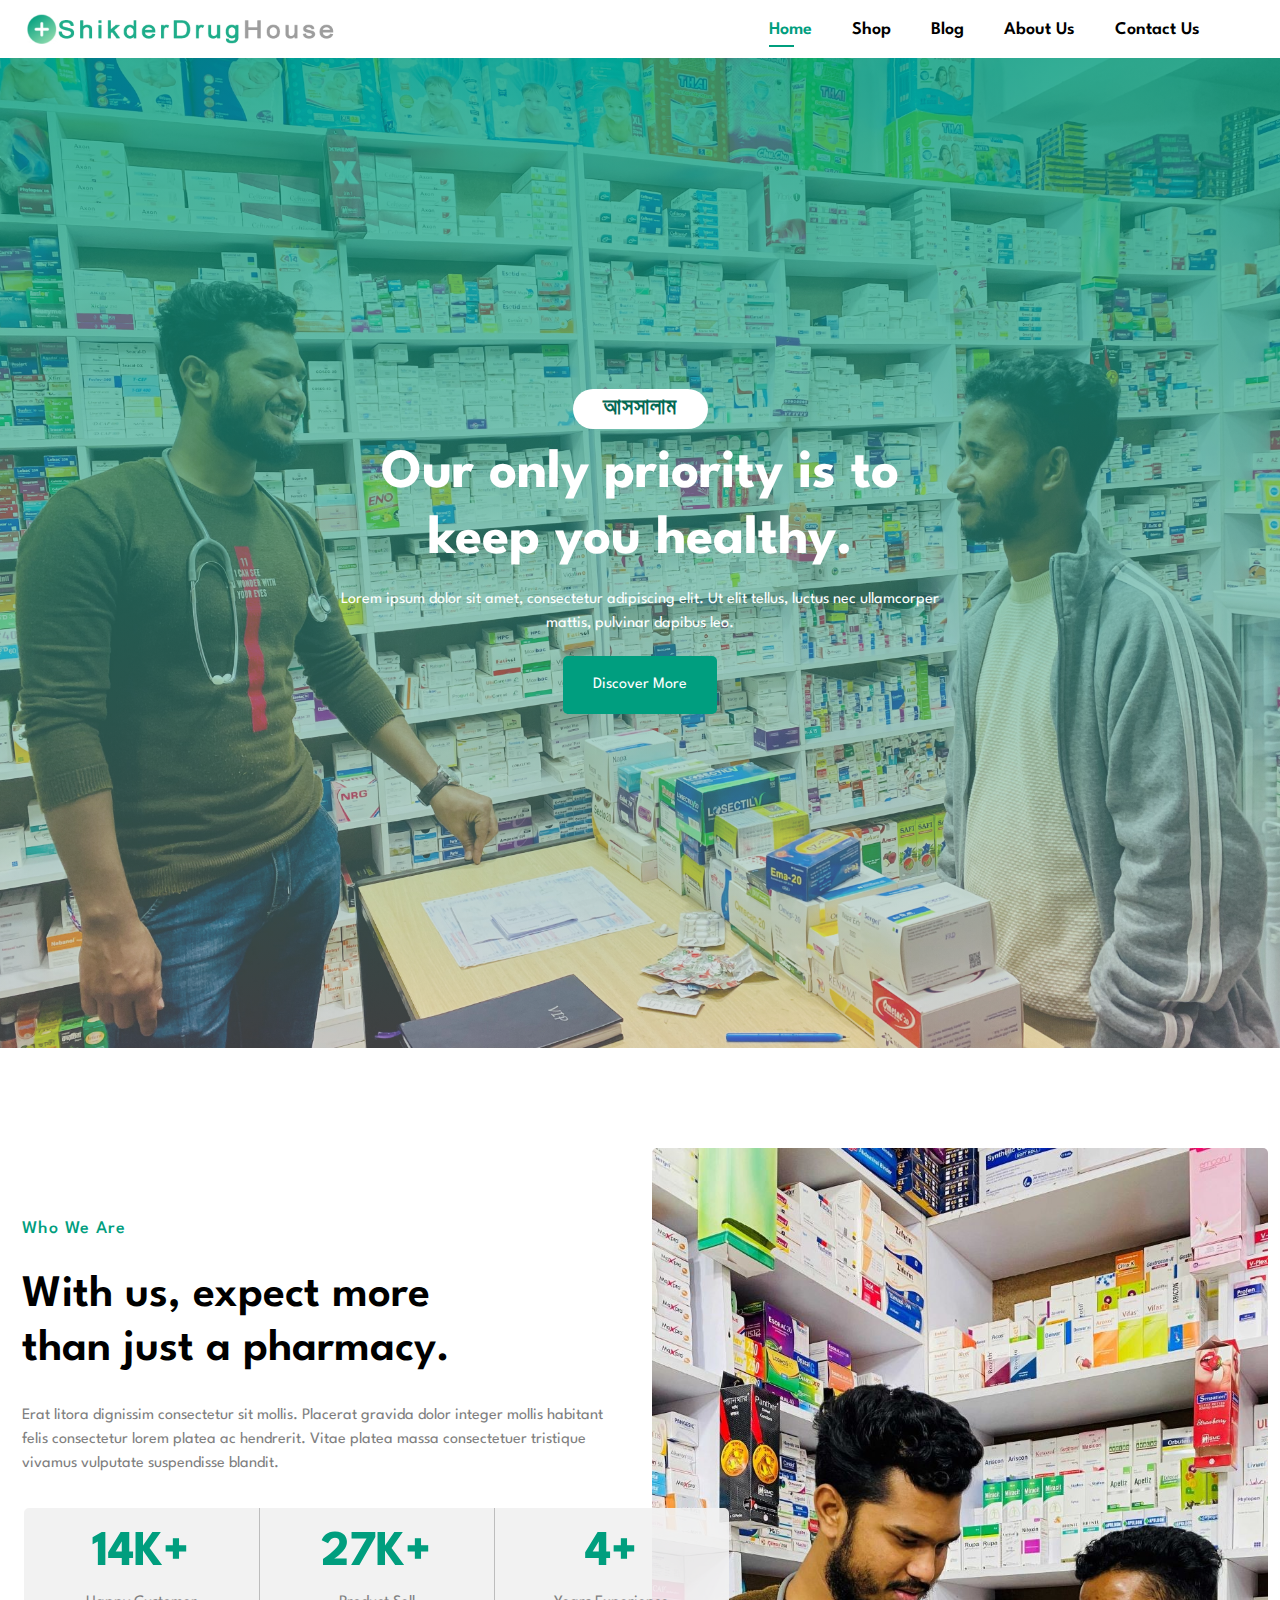
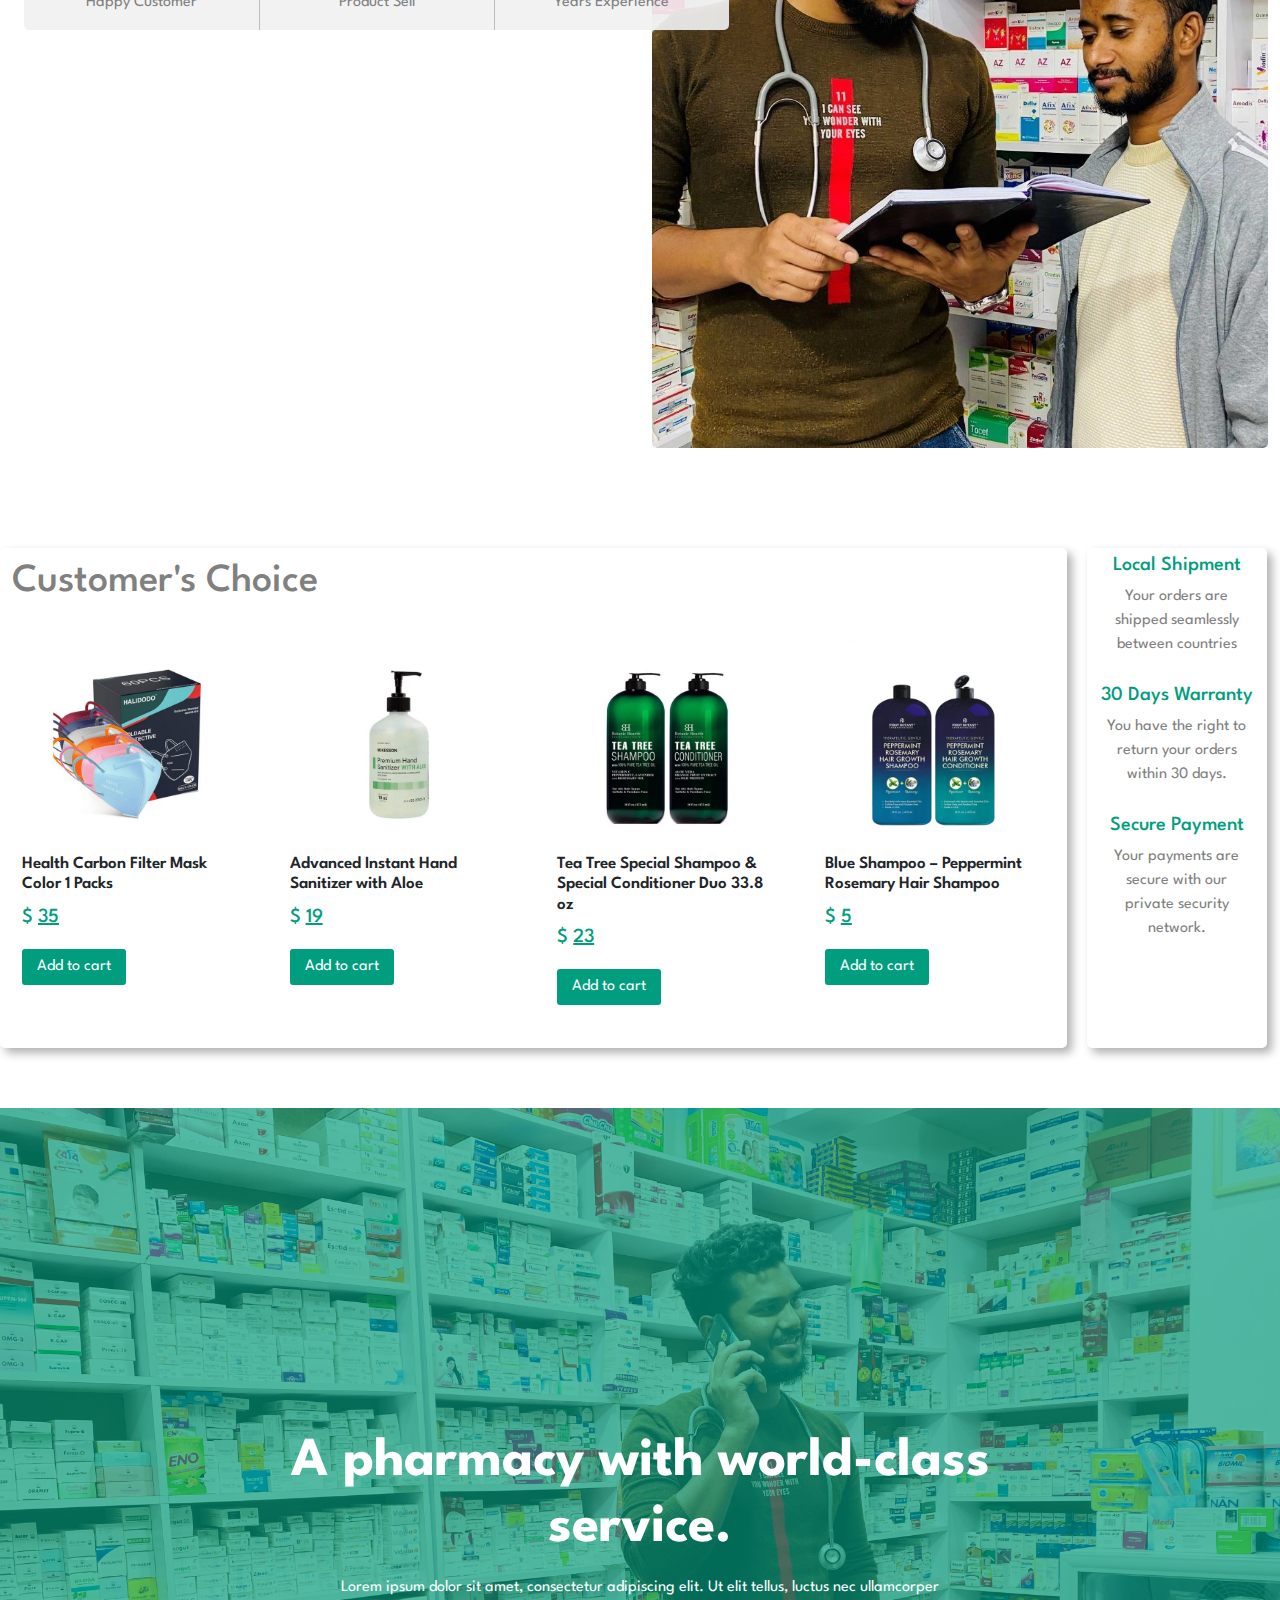
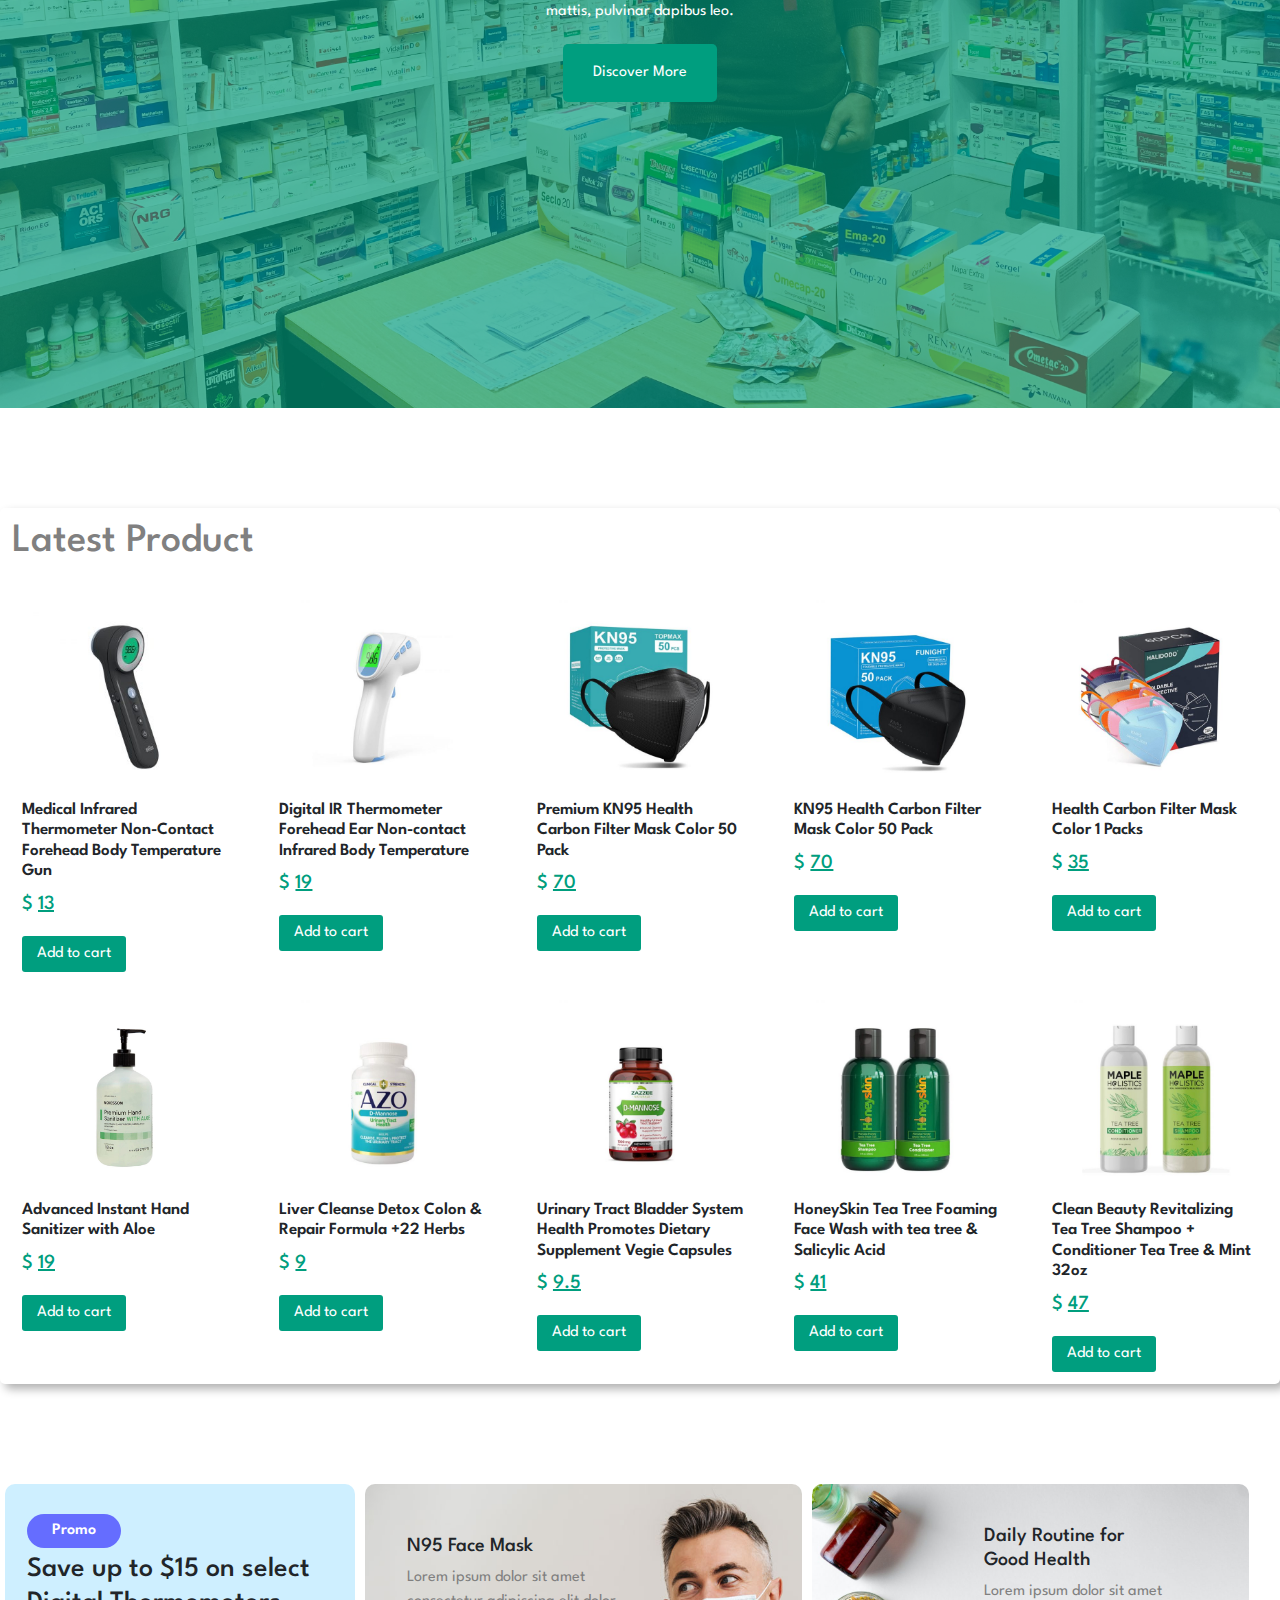
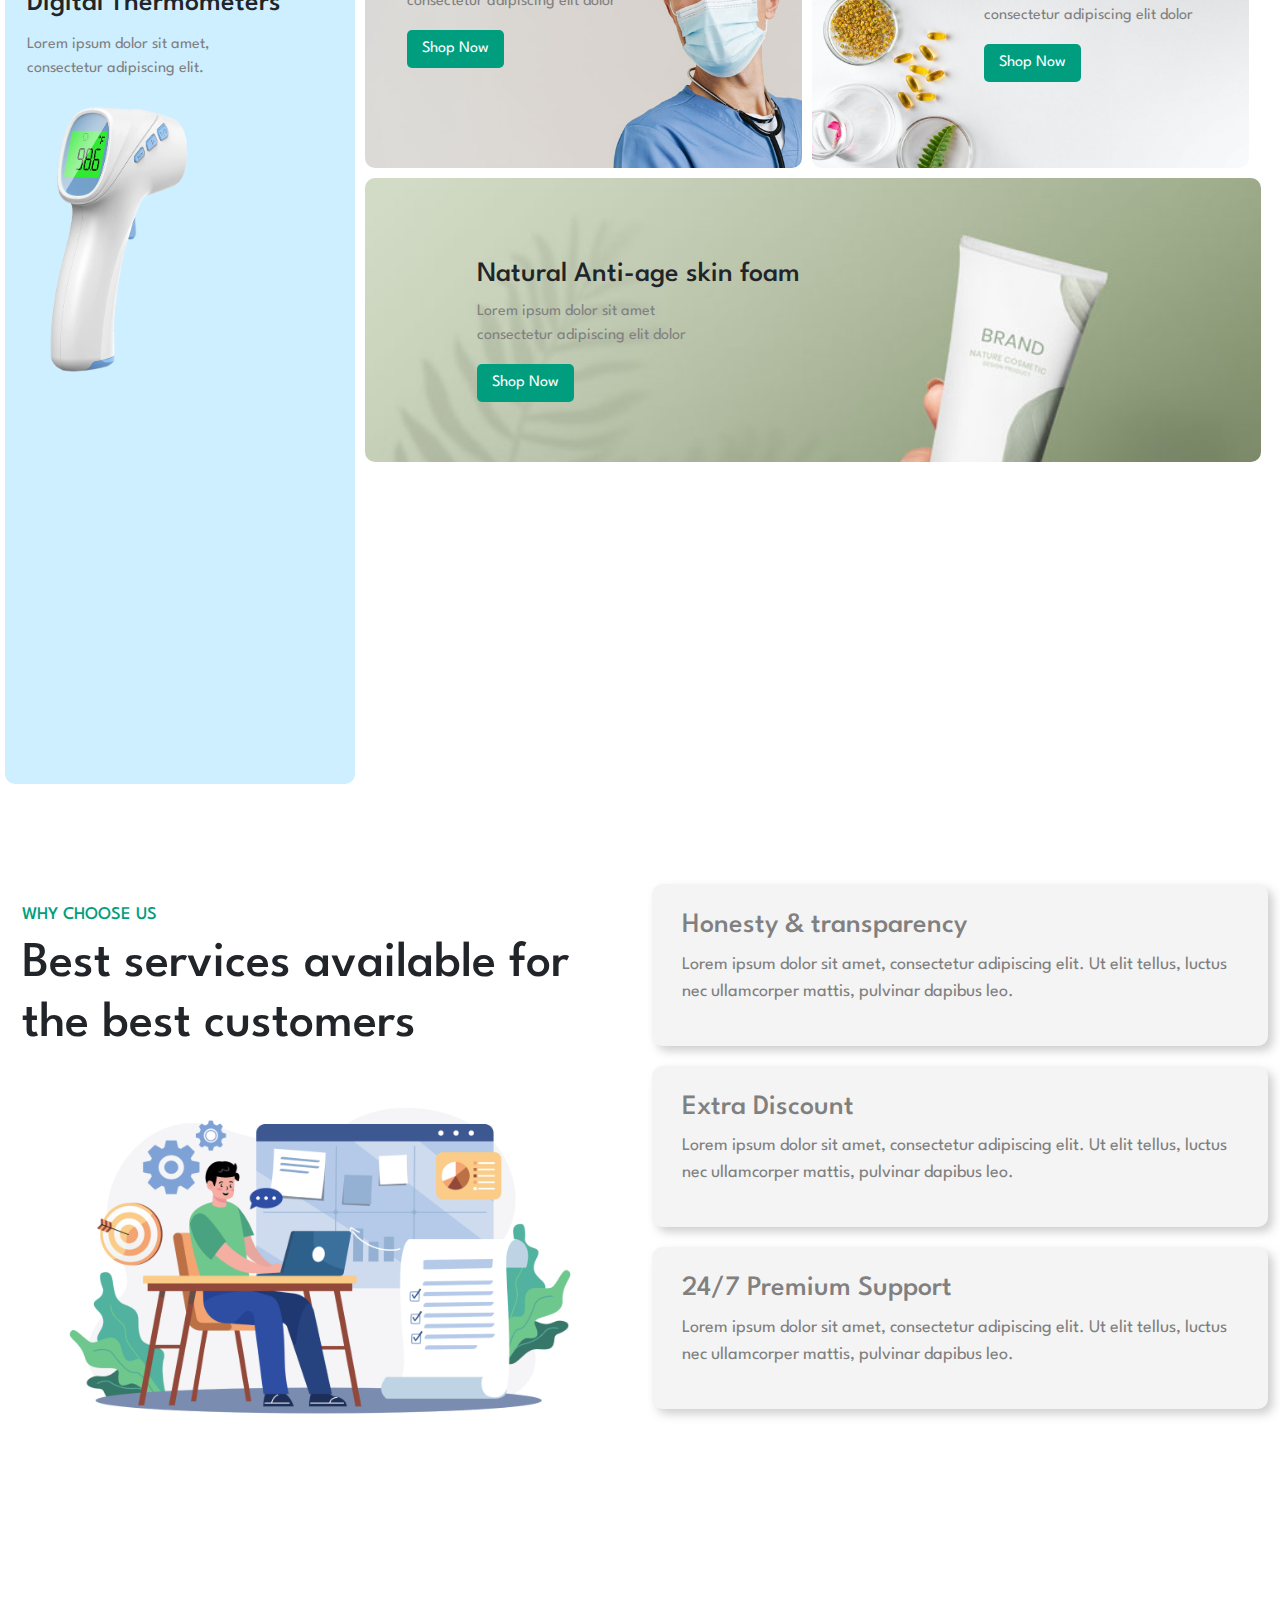
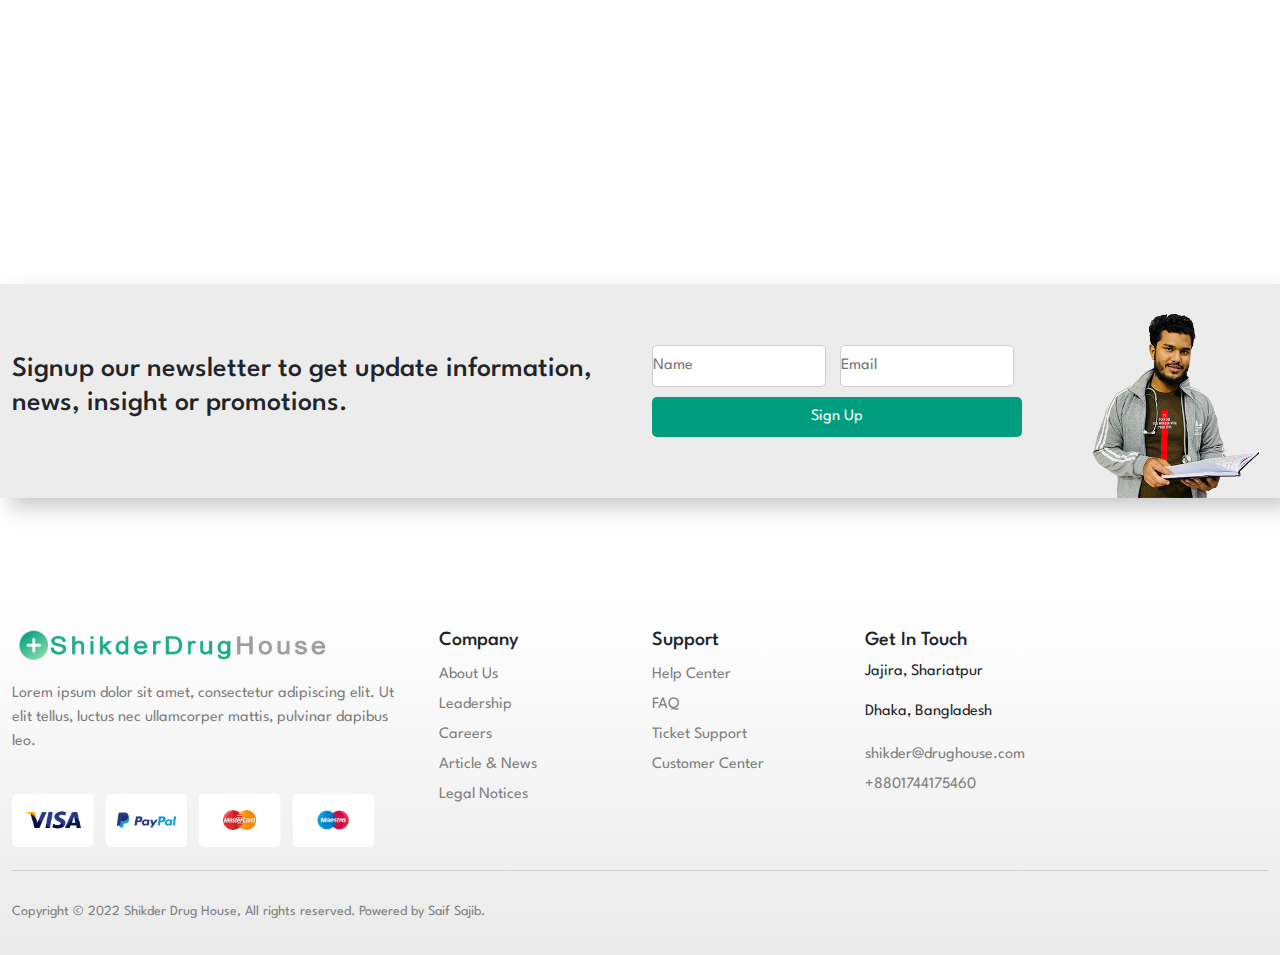
==== commit ec96809c: "frstt" ====
--- a/index.html
+++ b/index.html
@@ -5,507 +5,436 @@
     <meta http-equiv="X-UA-Compatible" content="IE=edge">
     <meta name="viewport" content="width=device-width, initial-scale=1.0">
     <title>Shikder-Drug-House</title>
-    <link href="https://cdn.jsdelivr.net/npm/bootstrap@5.1.3/dist/css/bootstrap.min.css" rel="stylesheet" integrity="sha384-1BmE4kWBq78iYhFldvKuhfTAU6auU8tT94WrHftjDbrCEXSU1oBoqyl2QvZ6jIW3" crossorigin="anonymous">
-    <link href="https://fonts.cdnfonts.com/css/gotham" rel="stylesheet">
+    <link rel="stylesheet" href="bootstrap/css/bootstrap.css">
     <link rel="stylesheet" href="https://cdnjs.cloudflare.com/ajax/libs/font-awesome/6.2.1/css/all.min.css" integrity="sha512-MV7K8+y+gLIBoVD59lQIYicR65iaqukzvf/nwasF0nqhPay5w/9lJmVM2hMDcnK1OnMGCdVK+iQrJ7lzPJQd1w==" crossorigin="anonymous" referrerpolicy="no-referrer" />
+    <link href="https://fonts.googleapis.com/css2?family=League+Spartan:wght@100;200;300;400;500;600;700;800;900&display=swap" rel="stylesheet">
+    <link rel="stylesheet" href="design.css">
     <link rel="stylesheet" href="style.css">
 
 </head>
 <body>
-  <div class="container">
-    <div>
-      <nav class="navbar navbar-expand-lg navbar-light bg-white">
-        <div class="container-fluid">
-          <a class="navbar-brand" href="index.html"><img class="logo" src="images/shikderDrugHouse.png" alt=""></a>
-          <div class="navphn">
-            <a href=""><i class="fa fa-cart-shopping"></i></a>
-            <a href=""><i class="fa-solid fa-user"></i></a>
-          </div>
-          <button class="navbar-toggler" type="button" data-bs-toggle="collapse" data-bs-target="#navbarNav" aria-controls="navbarNav" aria-expanded="false" aria-label="Toggle navigation">
-            <span class="navbar-toggler-icon"></span>
-          </button>
-          <div class="collapse navbar-collapse" id="navbarNav">
-            <ul class="navbar-nav ms-auto">
-              <li class="nav-item">
-                <a class="nav-link active" aria-current="page" href="index.html">Home</a>
-              </li>
-              <li class="nav-item">
-                <a class="nav-link" href="#">Blog</a>
-              </li>
-              <li class="nav-item">
-                <a class="nav-link" href="#">Shop</a>
-              </li>
-              <li class="nav-item">
-                <a class="nav-link" href="#">About Us</a>
-              </li>
-              <li class="nav-item">
-                <a class="nav-link" href="#">Contact Us</a>
-              </li>
-              
-            </ul>
-          </div>
-          <div class="navbig">
-            <a href=""><i class="fa fa-cart-shopping"></i></a>
-            <a href=""><i class="fa-solid fa-user"></i></a>
-          </div>
-        </div>
-      </nav>
-
+    <header id="header" class="align-items-center container-fluid">
+      <a href=""><img src="images/shikderDrugHouse.png" alt=""></a>
+      <div>
+        <ul id="navbarr" class="align-items-center">
+          <li><a class="active" href="">Home</a></li>
+          <li><a href="">Shop</a></li>
+          <li><a href="">Blog</a></li>
+          <li><a href="">About Us</a></li>
+          <li><a href="">Contact Us</a></li>
+          <li><a href=""><i id="lg-shop-bag" class="fa fa-bag-shopping"></i></a></li>
+          <li><a href="#" id="close"><i class="fa-sharp fa-solid fa-circle-xmark"></i></a></li>
+        </ul>
+      </div>
+      <div id="mobile">
+        <a href=""><i class="fa fa-bag-shopping"></i></a>
+        <i id="bar" class="fa fa-outdent"></i>
+
+      </div>            
+    </header>
+    <section id="hero-section">
+        <div class="container h-100">
+            <div class="row h-100 align-items-center text-center">
+                <div class="hero-content">
+                  <div class="animated-text">
+                    <a href="" class="typewrite welcome" data-period="2000" data-type='[ "আসসালামুআলাইকুম, আমি মিজানুর রহমান ।", "সিকদার ড্রাগ হাউজে আপনাকে স্বাগতম ।", "আপনাদের সেবায় আমরা সর্বদা নিয়োজিত ।"]'>
+                      <span class="wrap"></span>
+                    </a>
+                  </div>
+                     <h1>Our only priority is to <br class="break">  keep you healthy.</h1>
+                     <p>Lorem ipsum dolor sit amet, consectetur adipiscing elit. Ut elit tellus, luctus nec ullamcorper <br> mattis, pulvinar dapibus leo.</p>
+                      <div class="hero-btn">
+                         <button class="btn-primary">Discover More</button>
+                      </div>     
+                </div>
+            </div>
+        </div>
+    </section>
+    <section class="who container-fluid">
+      <div class="row h-100">
+        <div class="col-12 col-md-6 col-lg-6">
+          <div class="who-content">
+            <h6>Who We Are</h6>
+            <h1>With us, expect more <br class="break"> than just a pharmacy.</h1>
+            <p>Erat litora dignissim consectetur sit mollis. Placerat gravida dolor integer mollis habitant felis consectetur lorem platea ac hendrerit. Vitae platea massa consectetuer tristique vivamus vulputate suspendisse blandit.</p>
+          </div>
+        </div>
+        <div class="col-12 col-md-6 col-lg-6">
+          <img class="pharmacist" src="images/two-pharmacist.jpg" alt="" class="img-responsive">
+        </div>
+        <section class="happy">
+          <div class="row container-fluid">
+            <div class="col-12 col-md-12 col-lg-7">
+              <div class="row happy-row"> 
+                <div class="col-6 col-md-6 col-lg-4 happy-col happy-col-none align-items-center text-center">
+                  <div class="happy-content">
+                    <h1>14K+</h1>
+                    <p>Happy Customer</p>
+                  </div>
+                </div>
+                <div class="col-6 col-md-6 col-lg-4 happy-col align-items-center text-center">
+                  <div class="happy-content">
+                    <h1>27K+</h1>
+                    <p>Product Sell</p>
+                  </div>
+                </div>
+                <div class="col-12 col-md-12 col-lg-4 happy-col align-items-center text-center">
+                  <div class="happy-content">
+                    <h1>4+</h1>
+                    <p>Years Experience</p>
+                  </div>
+                </div>
+              </div>
+            </div>
+          </div>
+        </section>
+      </div>
+    </section>
+
+    <section class="customer container-fluid">
+      <div class="row">
+        <div class="col-12 col-md-12 col-lg-10 customer-choice">
+          <h1>Customer's Choice</h1>
+          <div class="customer-choice-content">
+            <div class="customer-choice-pro-box">
+              <div class="customer-choice-pro-box-content">
+                <img src="images/customer-choice/1.jpg" alt="">
+                <h5>Health Carbon Filter Mask Color 1 Packs</h5>
+                <h4>$ <span>35</span></h4>
+                <button class="btn-primary">Add to cart</button>
+              </div>
+            </div>
+            <div class="customer-choice-pro-box">
+              <div class="customer-choice-pro-box-content">
+                <img src="images/customer-choice/2.jpg" alt="">
+                <h5>Advanced Instant Hand Sanitizer with Aloe</h5>
+                <h4>$ <span>19</span></h4>
+                <button class="btn-primary">Add to cart</button>
+              </div>
+            </div>
+            <div class="customer-choice-pro-box">
+              <div class="customer-choice-pro-box-content">
+                <img src="images/customer-choice/3.jpg" alt="">
+                <h5>Tea Tree Special Shampoo & Special Conditioner Duo 33.8 oz</h5>
+                <h4>$ <span>23</span></h4>
+                <button class="btn-primary">Add to cart</button>
+              </div>
+            </div>
+            <div class="customer-choice-pro-box">
+              <div class="customer-choice-pro-box-content">
+                <img src="images/customer-choice/4.jpg" alt="">
+                <h5>Blue Shampoo – Peppermint Rosemary Hair Shampoo</h5>
+                <h4>$ <span>5</span></h4>
+                <button class="btn-primary">Add to cart</button>
+              </div>
+            </div>
+          </div>
+
+        </div>
+        <div class="col-12 col-md-12 col-lg-1 shipment-col">
+          <div class="shipment">
+            <div class="shipment-content">
+              <i class="fa-solid fa-truck-fast"></i>
+               <div class="shipment-content-in">
+                <h4>Local Shipment</h4>
+                <p>Your orders are shipped seamlessly between countries</p>
+
+               </div>
+            </div>
+            <div class="shipment-content">
+              <i class="fa fa-shield"></i>
+               <div class="shipment-content-in">
+                <h4>30 Days Warranty</h4>
+                <p>You have the right to return your orders within 30 days.</p>
+               </div>
+            </div>
+            <div class="shipment-content">
+              <i class="fa fa-lock"></i>
+               <div class="shipment-content-in">
+                <h4>Secure Payment</h4>
+                <p>Your payments are secure with our private security network.</p>
+               </div>
+            </div>
+
+          </div>
+
+        </div>
+
+      </div>
+
+    </section>
+    <section id="hero-section-2nd">
+      <div class="container h-100">
+          <div class="row h-100 align-items-center text-center">
+              <div class="hero-content">
+                   <h1>A pharmacy with world-class <br class="break"> service.</h1>
+                   <p>Lorem ipsum dolor sit amet, consectetur adipiscing elit. Ut elit tellus, luctus nec ullamcorper <br> mattis, pulvinar dapibus leo.</p>
+                    <div class="hero-btn">
+                       <button class="btn-primary">Discover More</button>
+                    </div>     
+              </div>
+          </div>
+      </div>
+  </section>
+
+  <section class="latest container-fluid">
+    <div class="row">
+      <div class="col-12 col-md-12 col-lg-12 latest-product">
+        <h1>Latest Product</h1>
+        <div class="latest-product-content">
+          <div class="latest-product-pro-box">
+            <div class="latest-product-pro-box-content">
+              <img src="images/latest/1.jpg" alt="">
+              <h5>Medical Infrared Thermometer Non-Contact Forehead Body Temperature Gun</h5>
+              <h4>$ <span>13</span></h4>
+              <button class="btn-primary">Add to cart</button>
+            </div>
+          </div>
+          <div class="latest-product-pro-box">
+            <div class="latest-product-pro-box-content">
+              <img src="images/latest/2.jpg" alt="">
+              <h5>Digital IR Thermometer Forehead Ear Non-contact Infrared Body Temperature</h5>
+              <h4>$ <span>19</span></h4>
+              <button class="btn-primary">Add to cart</button>
+            </div>
+          </div>
+          <div class="latest-product-pro-box">
+            <div class="latest-product-pro-box-content">
+              <img src="images/latest/3.jpg" alt="">
+              <h5>Premium KN95 Health Carbon Filter Mask Color 50 Pack</h5>
+              <h4>$ <span>70</span></h4>
+              <button class="btn-primary">Add to cart</button>
+            </div>
+          </div>
+          <div class="latest-product-pro-box">
+            <div class="latest-product-pro-box-content">
+              <img src="images/latest/4.jpg" alt="">
+              <h5>KN95 Health Carbon Filter Mask Color 50 Pack</h5>
+              <h4>$ <span>70</span></h4>
+              <button class="btn-primary">Add to cart</button>
+            </div>
+          </div>
+          <div class="latest-product-pro-box">
+            <div class="latest-product-pro-box-content">
+              <img src="images/latest/5.jpg" alt="">
+              <h5>Health Carbon Filter Mask Color 1 Packs</h5>
+              <h4>$ <span>35</span></h4>
+              <button class="btn-primary">Add to cart</button>
+            </div>
+          </div>
+          <div class="latest-product-pro-box">
+            <div class="latest-product-pro-box-content">
+              <img src="images/latest/6.jpg" alt="">
+              <h5>Advanced Instant Hand Sanitizer with Aloe</h5>
+              <h4>$ <span>19</span></h4>
+              <button class="btn-primary">Add to cart</button>
+            </div>
+          </div>
+          <div class="latest-product-pro-box">
+            <div class="latest-product-pro-box-content">
+              <img src="images/latest/7.jpg" alt="">
+              <h5>Liver Cleanse Detox Colon & Repair Formula +22 Herbs</h5>
+              <h4>$ <span>9</span></h4>
+              <button class="btn-primary">Add to cart</button>
+            </div>
+          </div>
+          <div class="latest-product-pro-box">
+            <div class="latest-product-pro-box-content">
+              <img src="images/latest/8.jpg" alt="">
+              <h5>Urinary Tract Bladder System Health Promotes Dietary Supplement Vegie Capsules</h5>
+              <h4>$ <span>9.5</span></h4>
+              <button class="btn-primary">Add to cart</button>
+            </div>
+          </div>
+          <div class="latest-product-pro-box">
+            <div class="latest-product-pro-box-content">
+              <img src="images/latest/9.jpg" alt="">
+              <h5>HoneySkin Tea Tree Foaming Face Wash with tea tree & Salicylic Acid</h5>
+              <h4>$ <span>41</span></h4>
+              <button class="btn-primary">Add to cart</button>
+            </div>
+          </div>
+          <div class="latest-product-pro-box">
+            <div class="latest-product-pro-box-content">
+              <img src="images/latest/10.jpg" alt="">
+              <h5>Clean Beauty Revitalizing Tea Tree Shampoo + Conditioner Tea Tree & Mint 32oz
+              </h5>
+              <h4>$ <span>47</span></h4>
+              <button class="btn-primary">Add to cart</button>
+            </div>
+          </div>
+        </div>
+      </div>
     </div>
-
-    <div class="hero">
-      <div class="hero-content">
-        <div class="animated-text">
-          <a href="" class="typewrite welcome" data-period="2000" data-type='[ "Welcome to Shikder Drug House.", "Assalamualaikum, I am Mizanur Rahman.", "I am the Owner of this pharmacy."]'>
-            <span class="wrap"></span>
-          </a>
-
-        </div>
-        <h1>Our only priority is to <br> keep you healthy.</h1>
-        <p>Lorem ipsum dolor sit amet, consectetur adipiscing elit. Ut elit tellus, luctus nec ullamcorper <br> mattis, pulvinar dapibus   leo.</p>
-        <a class="discover" href="">Discover More</a>  
-      </div>
-
+  </section>
+
+  <section class="promo container-fluid">
+    <div class="row">
+      <div class="col-12 col-md-12 col-lg-4 promo-col">
+        <div class="promo-content">
+          <button>Promo</button>
+          <h3>Save up to $15 on select <br class="break"> Digital Thermometers</h3>
+          <p>Lorem ipsum dolor sit amet,<br class="break"> consectetur adipiscing elit.</p>
+          <img src="images/promo/1.png" alt="">
+        </div>
+      </div>
+      <div class="col-12 col-md-12 col-lg-7 promotion-shop">
+        <div class="row">
+          <div class="col-12 col-md-12 col-lg-6 n95">
+            <div class="n95-content">
+              <h4>N95 Face Mask</h4>
+              <p>Lorem ipsum dolor sit amet <br class="break"> consectetur adipiscing elit dolor</p>
+              <button class="btn-primary">Shop Now</button>
+            </div>
+          </div>
+          <div class="col-12 col-md-12 col-lg-6 daily-routine">
+            <div class="daily-routine-content">
+              <h4>Daily Routine for <br class="break"> Good Health</h4>
+              <p>Lorem ipsum dolor sit amet <br class="break"> consectetur adipiscing elit dolor</p>
+              <button class="btn-primary">Shop Now</button>
+            </div>
+          </div>
+        </div>
+        <div class="row">
+          <div class="col-12 col-md-12 col-lg-12 natural">
+            <div class="natural-content">
+              <h3>Natural Anti-age skin foam</h3>
+              <p>Lorem ipsum dolor sit amet <br class="break"> consectetur adipiscing elit dolor</p>
+              <button class="btn-primary">Shop Now</button>
+            </div>
+          </div>
+        </div>
+      </div>
     </div>
-
-    <div class="who">
+  </section>
+
+  <section class="why-choose-us container-fluid">
+    <div class="row">
+      <div class="col-12 col-md-12 col-lg-6 why-choose-us-col">
+        <div class="why-choose-us-col-content">
+          <h5>WHY CHOOSE US</h5>
+          <h1>Best services available for the best customers</h1>
+          <img src="images/why-us/Testimonial.png" alt="">
+        </div>
+      </div>
+      <div class="col-12 col-md-12 col-lg-6 honesty">
+        <div class="col-12 col-md-12 col-lg-12 honesty-col">
+          <div class="honesty-col-content">
+            <i class="fa-solid fa-heart-circle-bolt"></i>
+            <div class="honesty-col-content-2nd">
+              <h3>Honesty & transparency</h3>
+              <p>Lorem ipsum dolor sit amet, consectetur adipiscing elit. Ut elit tellus, luctus nec ullamcorper mattis, pulvinar dapibus leo.</p>
+            </div>
+          </div>
+        </div>
+        <div class="col-12 col-md-12 col-lg-12 honesty-col">
+          <div class="honesty-col-content">
+            <i class="fa fa-tag"></i>
+            <div class="honesty-col-content-2nd">
+              <h3>Extra Discount</h3>
+              <p>Lorem ipsum dolor sit amet, consectetur adipiscing elit. Ut elit tellus, luctus nec ullamcorper mattis, pulvinar dapibus leo.</p>
+            </div>
+          </div>
+        </div>
+        <div class="col-12 col-md-12 col-lg-12 honesty-col">
+          <div class="honesty-col-content">
+            <i class="fa-solid fa-headset"></i>
+            <div class="honesty-col-content-2nd">
+              <h3>24/7 Premium Support</h3>
+              <p>Lorem ipsum dolor sit amet, consectetur adipiscing elit. Ut elit tellus, luctus nec ullamcorper mattis, pulvinar dapibus leo.</p>
+            </div>
+          </div>
+        </div>
+      </div>
+    </div>
+  </section>
+
+
+
+
+
+  <section class="signup container-fluid">
+    <div class="row signup-row-content">
+      <div class="col-12 col-md-12 col-lg-6 signup-text">
+        <div class="signup-text-content">
+          <h3>Signup our newsletter to get update information, news, insight or promotions.</h3>
+        </div>
+      </div>
+      <div class="col-12 col-md-12 col-lg-4 email-name">
+        <div class="email-name-content">
+          <input type="text" placeholder="Name"> <br class="ipt-brk"> <input type="text" placeholder="Email">
+          <button class="btn-primary"><i class="fa fa-message"></i> Sign Up</button>
+        </div>
+      </div>
+      <div class="col-12 col-md-12 col-lg-2 doctor">
+        <div class="doctor-content">
+          <img src="images/doctor.png" alt="">
+        </div>
+      </div>
+    </div>
+  </section>
+
+
+    <footer class="container-fluid">
       <div class="row">
-        <div class="col-md-6">
-          <div class="who-content">
-            <h6>WHO WE ARE</h6>
-            <h1>With us, expect more than <br> just a pharmacy.</h1>
-            <p>Erat litora dignissim consectetur sit mollis. Placerat gravida dolor integer mollis habitant felis consectetur lorem platea ac hendrerit. Vitae platea massa consectetuer tristique vivamus vulputate suspendisse blandit.</p>
-          </div>
-
-        </div>
-        <div class="col-md-6">
-          <div class="who-img">
-            <img src="images/two-pharmacists-working-together-at-pharmacy.jpg" alt="">
-          </div>
-
-        </div>
-
-      </div>
-      <div class="row who-exp">
-        <div class="col-md-7">
-          <div class="who-exp-content">
-            <div class="row">
-              <div class="col-md-4 review review1">
-                <h1>14K+</h1>
-                <p>Happy Customer</p>
-              </div>
-              <div class="col-md-4 review review2">
-                <h1>27K+</h1>
-                <p>Product Sold</p>
-              </div>
-              <div class="col-md-4 review review3">
-                <h1>4+</h1>
-                <p>Years Experience</p>
-              </div>
-
-            </div>
-          </div>
-
-        </div>
-
-      </div>
-
-    </div>
-
-    <div class="customer">
-      <div class="row">
-        <div class="col-md-9 customer-sec">
-          <h1>Customer's Chooice</h1>
-          <div class="sec">
-            <div class="sec-product-container">
-              <img src="images/customer-choice/1.jpg" alt="">
-              <h4>Health Carbon Filter Mask Color 1 Packs</h4>
-              <h6>$35</h6>
-              <button>Add to cart</button>
-            </div>
-            <div class="sec-product-container">
-              <img src="images/customer-choice/2.jpg" alt="">
-              <h4>Advanced Instant Hand Sanitizer with Aloe</h4>
-              <h6>$19</h6>
-              <button>Add to cart</button>
-            </div>
-            <div class="sec-product-container">
-              <img src="images/customer-choice/3.jpg" alt="">
-              <h4>Tea Tree Special Shampoo & Special Conditioner Duo 33.8 oz</h4>
-              <h6>$23</h6>
-              <button>Add to cart</button>
-            </div>
-            <div class="sec-product-container">
-              <img src="images/customer-choice/4.jpg" alt="">
-              <h4>Blue Shampoo – Peppermint Rosemary Hair Shampoo</h4>
-              <h6>$35</h6>
-              <button>Add to cart</button>
-            </div>
-
-          </div>
-
-        </div>
-        <div class="col-md-2 sec sec1">
-          <div class="sec1-container">
-            <div class="sec1-content">
-              <i class="fa fa-truck-fast"></i>
-              <div class="sec1contentcon">
-                <h5>International Shipment</h5>
-                <p>Your orders are shipped seamlessly between countries</p>
-              </div>
-            </div>
-            <div class="sec1-content">
-              <i class="fa fa-shield"></i>
-              <div class="sec1contentcon">
-                <h5>30 Days Warranty</h5>
-                <p>You have the right to return your orders within 30 days.</p>
-              </div>
-            </div>
-            <div class="sec1-content">
-              <i class="fa fa-money-check"></i>
-              <div class="sec1contentcon">
-                <h5>Secure Payment</h5>
-                <p>Your payments are secure with our private security network.</p>
-              </div>
-            </div>
-
-          </div>
-
-        </div>
-
-      </div>
-
-    </div>
-
-    <div class="hero hero-2nd">
-      <div class="hero-content">
-        <h1>A pharmacy with world-class <br> service.</h1>
-        <p>Lorem ipsum dolor sit amet, consectetur adipiscing elit. Ut elit tellus, luctus nec <br> ullamcorper
-          mattis, pulvinar dapibus leo.</p>
-        <a class="discover" href="">Discover More</a>  
-      </div>
-
-    </div>
-
-    <div class="latest-product">
-      <h1>Latest Product</h1>
-      <div class="latest-product-container">
-        <div class="latest-product-content">
-              <img src="images/latest/1.jpg" alt="">
-              <h4>Medical Infrared Thermometer Non-Contact Forehead Body Temperature Gun</h4>
-              <h6>$14</h6>
-              <button>Add to cart</button>
-        </div>
-        <div class="latest-product-content">
-          <img src="images/latest/2.jpg" alt="">
-          <h4>Digital IR Thermometer Forehead Ear Non-contact Infrared Body Temperature</h4>
-          <h6>$13</h6>
-          <button>Add to cart</button>
-        </div>
-        <div class="latest-product-content">
-          <img src="images/latest/3.jpg" alt="">
-          <h4>Premium KN95 Health Carbon Filter Mask Color 50 Pack</h4>
-          <h6>$70</h6>
-          <button>Add to cart</button>
-        </div>
-        <div class="latest-product-content">
-          <img src="images/latest/4.jpg" alt="">
-          <h4>KN95 Health Carbon Filter Mask Color 50 Pack</h4>
-          <h6>$69</h6>
-          <button>Add to cart</button>
-         </div>
-         <div class="latest-product-content">
-          <img src="images/latest/5.jpg" alt="">
-          <h4>Health Carbon Filter Mask Color 1 Packs</h4>
-          <h6>$35</h6>
-          <button>Add to cart</button>
-         </div>
-         <div class="latest-product-content">
-          <img src="images/latest/6.jpg" alt="">
-          <h4>Advanced Instant Hand Sanitizer with Aloe</h4>
-          <h6>$19</h6>
-          <button>Add to cart</button>
-         </div>
-         <div class="latest-product-content">
-          <img src="images/latest/7.jpg" alt="">
-          <h4>Liver Cleanse Detox Colon & Repair Formula +22 Herbs</h4>
-          <h6>$9</h6>
-          <button>Add to cart</button>
-         </div>
-         <div class="latest-product-content">
-          <img src="images/latest/8.jpg" alt="">
-          <h4>Urinary Tract Bladder System Health Promotes Dietary Supplement Vegie Capsules</h4>
-          <h6>$9.50</h6>
-          <button>Add to cart</button>
-         </div>
-         <div class="latest-product-content">
-          <img src="images/latest/9.jpg" alt="">
-          <h4>HoneySkin Tea Tree Foaming Face Wash with tea tree & Salicylic Acid</h4>
-          <h6>$41</h6>
-          <button>Add to cart</button>
-         </div>
-         <div class="latest-product-content">
-          <img src="images/latest/10.jpg" alt="">
-          <h4>Clean Beauty Revitalizing Tea Tree Shampoo + Conditioner Tea Tree & Mint 32oz</h4>
-          <h6>$47</h6>
-          <button>Add to cart</button>
-          </div>    
-      </div>
-    </div>
-
-
-    <div class="promo-head">
-      <div class="row promo">
-        <div class="col-md-3 promo-box promo-box1">
-          <div class="promo-box1-content">
-            <button>Promo</button>
-            <h4>Save up to $15 on select Digital Thermometers</h4>
-            <p>Lorem ipsum dolor sit amet, consectetur adipiscing elit. </p>
-            <img src="images/promo/1.png" alt="">
-          </div>
-
-        </div>
-        <div class="col-md-8 promo-box promo-box2">
-          <div class="row n95-daily">
-            <div class="col-md-5 promo-box n95-box">
-              <div class="n95-box-content">
-                <h5>N95 Face Mask</h5>
-                <p>Lorem ipsum dolor sit amet consectetur adipiscing elit dolor</p>
-                <button>Shop Now</button>
-              </div>
-
-            </div>
-            <div class="col-md-5 promo-box daily-box">
-              <div class="daily-box-content">
-                <h5>Daily Routine for Good Health</h5>
-                <p>Lorem ipsum dolor sit amet consectetur adipiscing elit dolor</p>
-                <button>Shop Now</button>
-              </div>
-
-            </div>
-
-          </div>
-          <div class="row natural">
-            <div class="col-md-12 promo-box">
-              <div class="natural-content">
-                <div class="natural-box-content">
-                  <h5>Natural Anti-age skin foam</h5>
-                  <p>Lorem ipsum dolor sit amet consectetur adipiscing elit dolor</p>
-                  <button>Shop Now</button>
-                </div>
-
-              </div>
-              
-
-            </div>
-
-          </div>
-
-        </div>
-
-      </div>
-
-    </div>
-
-    <div>
-      <div class="why-choose-us">
-        <div class="row why-choose-us-row">
-          <div class="col-md-6 why-choose-us-box">
-            <div class="why-choose-use-img-cont">
-              <h5>WHY CHOOSE US</h5>
-              <h1>Best services available for the best customers</h1>
-              <img src="images/why-us/Testimonial.png" alt="">
-
-            </div>
-
-          </div>
-          <div class="col-md-6">
-            <div class="row why-choose-us-box back-why">
-              <div class="col-md-12">
-                <div class="why-choose-us-box-content">
-                  <i class="fa-solid fa-heart-circle-check"></i>
-                  <h4>Honesty & transparency</h4>
-                   <p>Lorem ipsum dolor sit amet, consectetur adipiscing elit. Ut elit tellus, luctus nec ullamcorper mattis, pulvinar dapibus leo.</p>
-                </div>
-              </div>
-            </div>
-            <div class="row why-choose-us-box back-why">
-              <div class="col-md-12">
-                <div class="why-choose-us-box-content">
-                  <i class="fa fa-handshake"></i>
-                  <h4>Extra Discount</h4>
-                   <p>Lorem ipsum dolor sit amet, consectetur adipiscing elit. Ut elit tellus, luctus nec ullamcorper mattis, pulvinar dapibus leo.</p>
-                </div>
-              </div>
-            </div>
-            <div class="row why-choose-us-box back-why">
-              <div class="col-md-12">
-                <div class="why-choose-us-box-content">
-                  <i class="fa fa-headset"></i>
-                  <h4>24/7 Premium Support</h4>
-                   <p>Lorem ipsum dolor sit amet, consectetur adipiscing elit. Ut elit tellus, luctus nec ullamcorper mattis, pulvinar dapibus leo.</p>
-                </div>
-              </div>
-
-            </div>
-
-          </div>
-
-        </div>
-
-      </div>
-
-    </div>
-
-    <div>
-      <div class="what-say">
-        <div class="what-say-content">
-          <h6>TESTIMONIAL</h6>
-          <h1>What they say about us</h1>
-          <p class="montobbo">Lorem ipsum dolor sit amet, consectetur adipiscing elit. Ut elit tellus, luctus nec ullamcorper mattis, pulvinar dapibus leo.</p>
-        </div>
-        <div class="carousel-content">
-          <div class="slideshow-container">
-
-            <div class="mySlides fade">
-              <div class="myslides-content">
-                <img src="images/whatsay/sajibhossain.jpg" alt="">
-                <h5>Sajib Hossain</h5>
-                <h6>Programmer</h6>
-                <p>Lorem ipsum dolor sit amet, consectetur adipisicing elit. Dolore, culpa?</p>
-              </div>
-            </div>
-            
-            <div class="mySlides fade">
-              <div class="myslides-content">
-                <img src="images/whatsay/rakib.png" alt="">
-                <h5>Rakib Redwan</h5>
-                <h6>Millionair</h6>
-                <p>Lorem ipsum dolor sit amet, consectetur adipisicing elit. Dolore, culpa?</p>
-              </div>
-            </div>
-            
-            <div class="mySlides fade">
-              <div class="myslides-content">
-                <img src="images/whatsay/masud.jpg" alt="">
-                <h5>Khan Masud</h5>
-                <h6>Businessmen</h6>
-                <p>Lorem ipsum dolor sit amet, consectetur adipisicing elit. Dolore, culpa?</p>
-              </div>
-            </div>
-            
-            </div>
-            <br>
-            
-            <div style="text-align:center">
-              <span class="dot"></span> 
-              <span class="dot"></span> 
-              <span class="dot"></span> 
-            </div>
-
-        </div>
-
-
-      </div>
-
-    </div>
-
-    <div class="signup">
-      <div class="row signup-row">
-        <div class="col-md-6 signup-col">
-          <h4>Signup our newsletter to get update information, news, insight or promotions.</h4>
-        </div>
-        <div class="col-md-6 signup-col">
-          <div class="signup-col-content">
-            <input class="inp" type="text" placeholder="Name"> 
-            <br>
-            <input class="inp" type="text" placeholder="Email">
-            <br>
-            <button><i class="fa fa-message"></i>Sign Up</button>
-          </div>
-          <div class="signup-col-content-img">
-            <img src="images/doctor_1.png" alt="">
-          </div>
-        </div>
-      </div>
-    </div>
-    <div>
-      <div class="row upper-footer">
-        <div class="col-md-4 upper-footer-col">
-          <div class="upper-footer-col-content">
-            <img class="brand-logo" src="images/shikderDrugHouse.png" alt="">
+        <div class="col-12 col-md-12 col-lg-4 footer-logo">
+          <div class="footer-logo-content">
+            <img class="shikder-logo" src="images/shikderDrugHouse.png" alt="">
             <p>Lorem ipsum dolor sit amet, consectetur adipiscing elit. Ut elit tellus, luctus nec ullamcorper mattis, pulvinar dapibus leo.</p>
             <img class="payment-icon" src="images/Payment-Icon.png" alt="">
           </div>
-        </div>
-        <div class="upper-footer-all">
-          <div class="col-md-2 upper-footer-col">
-            <div class="upper-footer-col-content company-nav">
-              <h5>Company</h5>
-              <a href="">About us</a>
-              <a href="">Leadership</a>
-              <a href="">Careers</a>
-              <a href="">Article & News</a>
-              <a href="">Legal Notice</a>
-            </div>
-          </div>
-          <div class="col-md-2 upper-footer-col">
-            <div class="upper-footer-col-content company-nav support">
-              <h5>Support</h5>
-              <a href="">Help Center</a>
-              <a href="">FAQ</a>
-              <a href="">Ticket Support</a>
-              <a href="">Customer Center</a>
-            </div>
-          </div>
-          <div class="col-md-4 upper-footer-col">
-            <div class="upper-footer-col-content company-nav">
-              <h5>Get In Touch</h5>
-              <a href="">Jajira, Shariatpur</a>
-              <a href="">Dhaka, Bangladesh</a>
-              <a href=""><i style="color: #009E7F;" class="fa fa-envelope"></i>info@shikderdrughouse.com</a>
-              <a href=""><i style="color: #009E7F;" class="fa-solid fa-phone"></i>+8801711111111</a>
-            </div>
-  
-          </div>
-
-        </div>
-        <div class="row footer">
-          <div class="col-md-12">
-            <hr style="color: gray;">
-            <div class="footer-content">
-              <small style="color: gray;">Copyright © 2022 Shikder Drug House, All rights reserved.</small>
-              <div class="social-icon">
-                <a href=""><i class="fa-brands fa-facebook-f"></i></a>
-                <a href=""><i class="fa-brands fa-instagram"></i></a>
-                <a href=""><i class="fa-brands fa-twitter"></i></a>
-                <a href=""><i class="fa-brands fa-youtube"></i></a>
-              </div>
-
-            </div>
-
-          </div>
-
-
-        </div>
-
-      </div>
-
-    </div>
-  </div>
-
-
-
-  <section>Lorem ipsum, dolor sit amet consectetur adipisicing elit. Deserunt, aliquid?</section>
-
-
-
-    
-
-
-
-
-    <script src="https://cdn.jsdelivr.net/npm/bootstrap@5.1.3/dist/js/bootstrap.bundle.min.js" integrity="sha384-ka7Sk0Gln4gmtz2MlQnikT1wXgYsOg+OMhuP+IlRH9sENBO0LRn5q+8nbTov4+1p" crossorigin="anonymous"></script>
+        </div> 
+        <div class="col-6 col-md-6 col-lg-2 company">
+          <div class="company-content">
+            <h4>Company</h4>
+            <a href="">About Us</a>
+            <a href="">Leadership</a>
+            <a href="">Careers</a>
+            <a href="">Article & News</a>
+            <a href="">Legal Notices</a>
+          </div>
+        </div> 
+        <div class="col-6 col-md-6 col-lg-2 support">
+          <div class="support-content">
+            <h4>Support</h4>
+            <a href="">Help Center</a>
+            <a href="">FAQ</a>
+            <a href="">Ticket Support</a>
+            <a href="">Customer Center</a>
+          </div>
+        </div>
+        <div class="col-12 col-md-12 col-lg-4 get-in-touch">
+          <div class="get-in-touch-content">
+            <h4>Get In Touch</h4>
+            <address>Jajira, Shariatpur</address>
+            <address>Dhaka, Bangladesh</address>
+            <a href = "mailto: shikder@drughouse.com"><i class="fa fa-envelope"></i>shikder@drughouse.com</a>
+            <a href="tel:+8801744175460"><i class="fa-solid fa-mobile-retro"></i>+8801744175460</a>
+          </div>
+        </div>
+        </div>
+      </div>
+
+      <div id="footer">
+        <div id="footer-content">
+          <small>Copyright © 2022 Shikder Drug House, All rights reserved. Powered by Saif Sajib.</small>
+          <div class="footer-social-icon">
+            <a href=""><i class="fa-brands fa-facebook-f"></i></a>
+            <a href=""><i class="fa-brands fa-twitter"></i></a>
+            <a href=""><i class="fa-brands fa-instagram"></i></a>
+            <a href=""><i class="fa-brands fa-youtube"></i></a>
+
+          </div>
+
+        </div>
+
+      </div>
+    </footer>
+
+
+
+    <script src="bootstrap/js/bootstrap.min.js"></script>
     <script src="script.js"></script>
+    <script src="design.js"></script>
 </body>
 </html>--- a/design.css
+++ b/design.css
@@ -0,0 +1,13 @@
+
+  
+/*animated text*/
+.animated-text {
+    text-align: center;
+    color:#fff;
+  }
+  
+  .animated-text { color:#fff; text-decoration: none;}
+
+/* On smaller screens, decrease text size */
+@media only screen and (max-width: 300px) {
+}--- a/style.css
+++ b/style.css
@@ -1,44 +1,102 @@
-@import url('https://fonts.cdnfonts.com/css/gotham');
+@import url('https://fonts.googleapis.com/css2?family=League+Spartan:wght@100;200;300;400;500;600;700;800;900&display=swap');
 *{
-    font-family: 'Gotham';
-}
-.logo{
-    width: 400px;
-}
-.navbar-nav li a{
+    font-family: 'League Spartan', sans-serif;
+}
+h1 {
+  font-size: 50px;
+}
+h2 {
+  font-size: 46px;
+}
+
+h4 {
+  font-size: 20px;
+}
+
+h6 {
+    font-weight: 700;
+    font-size: 12px;
+}
+p {
+    font-size: 16px;
+}
+.ipt-brk{
+    display: none;
+}
+
+/*header*/
+#header{
+    display: flex;
+    justify-content: space-between;
+    padding: 12px 20px;
+    background-color: white;
+    position: sticky;
+    z-index: 999;
+    top: 0;
+    left: 0;
+}
+#navbarr{
+    display: flex;
+    justify-content: center;
+    margin-top: 0;
+    margin-bottom: 0rem;
+}
+#navbarr li{
+    list-style: none;
+    position: relative;
+}
+#navbarr li a{
+    text-decoration: none;
+    margin: 0 20px;
     font-size: 18px;
-    margin: 0 10px;
-}
-.navphn{
+    font-weight: 600;
+    color: black;
+    transition: 0.6s ease-in-out;
+}
+#navbarr li a:hover, 
+#navbarr li a.active{
+    color: #009E7E;
+}
+#navbarr li a.active::after,
+#navbarr li a:hover::after{
+    content: "";
+    width: 30%;
+    height: 2px;
+    background-color: #009E7E;
+    position: absolute;
+    bottom: -4px;
+    left: 20px;
+}
+#mobile{
     display: none;
-}
-.navbig a i{
-    color:#009E7F;
-    margin: 0 10px;
-    font-size: 18px;
-}
-.hero-content a{
-    text-decoration: none;
-    background-color: white;
-    color: #009E7F;
-}
-.hero{
-    background-image: url(images/shikder1.jpg);
-    background-repeat: no-repeat;
+    align-items: center;
+}
+#close{
+    display: none;
+}
+
+/*hero*/
+#hero-section{
+    height: 110vh;
+    max-width: 1300px;
+    background-image: url(images/hero.jpg);
+    background-position: center center;
     background-size: cover;
-    background-position: center;
-    height: 90vh;
     position: relative;
 }
-.hero-2nd{
-    background-image: url(images/shikder2.jpg);
-    background-repeat: no-repeat;
-    background-position: 30% 10%;
+
+/*2nd hero*/
+#hero-section-2nd{
+    background-image: url(images/service.jpg);
+    height: 100vh;
+    max-width: 1300px;
+    background-position: center center;
     background-size: cover;
-    margin: 50px 0;
-}
-.hero::before{
-    background-color: #009e7e6a;
+    position: relative;
+    margin-top: 60px;
+}
+#hero-section-2nd::before{
+    background-color: #009e7ea8;
     content: "";
     height: 100%;
     width: 100%;
@@ -47,734 +105,931 @@
     left: 0;
     z-index: 1;
 }
+
+/*2nd-hero end*/
+
+#hero-section::before{
+    background-image: linear-gradient(rgba(0, 158, 126, 0.774), rgba(182, 182, 182, 0.332));
+    content: "";
+    height: 100%;
+    width: 100%;
+    position: absolute;
+    top: 0;
+    left: 0;
+    z-index: 1;
+}
 .hero-content{
     position: relative;
-    top: 30%;
     z-index: 20;
-    align-items: center;
-    text-align: center;
-    justify-content: center; 
+}
+.hero-content a{
+    color:#036955;
+    font-size: 22px;
+    letter-spacing: 1px;
+    padding: 10px 30px;
+    font-weight: 600;
+    text-decoration: none;
+    background-color: white;
+    cursor: cell;
+    border-radius: 20px;
+    text-transform: uppercase;
 }
 .hero-content h1{
     color: white;
     font-size: 55px;
-    font-weight: 800;
-    padding: 5px 0;
+    font-weight: 700;
+    margin: 15px 0;
 }
 .hero-content p{
     color: white;
+    margin-bottom: 20px;
+}
+.hero-content button{
+    border-radius: 5px;
+    border: none;
+    padding: 17px 30px;
+    transition: 1s;
+}
+.hero-content button:hover{
+    color: black;
+    background-color: rgb(208, 208, 208);
+}
+.break{
+    display: block;
+}
+
+/*who*/
+.who{
+    margin-top: 100px;
+}
+.pharmacist{
+    width: 100%;
+    height: 100vh;
+    border-radius: 5px;
+    object-fit: cover;
+}
+.who-content{
+    padding: 60px 10px;
+}
+.who-content h6{
+    color: #009E7E;
     font-size: 18px;
-    padding: 0px 0 10 0;
-}
-.welcome{
-    padding: 10px 20px;
-    border-radius: 20px;
-    cursor: cell;
-}
-.discover{
-    padding: 15px 20px;
-    border-radius: 5px;
-    transition: 1s;
-}
-.discover:hover{
-    color: white;
-    background-color:#009E7F;
-}
-.who{
-    margin: 100px 0 20px 0;
-    background-color: white;
-}
-.who-img img{
-    width: 100%;
-    border-radius: 5px;
-}
-.who-content{
-    padding: 30px 5px;
-}
-.who-content h6{
-    color: #009E7F;
     font-weight: 500;
     letter-spacing: 1px;
+    padding: 10px 0;
 }
 .who-content h1{
     color: black;
+    font-size: 45px;
     font-weight: 600;
+    padding: 10px 0;
 }
 .who-content p{
     color: gray;
-}
-.review{
-    text-align: center;
-    align-items: center;
-    justify-content: center;
-}
-.review h1{
-    color: #009E7F;
-    font-size: 45px;
+    padding: 10px 0;
+}
+.review-row{
+    height: 20vh;
+    border-radius: 5px;
+    position: relative;
+    top: -200px;
+    margin-left: 10px;
+}
+.review-content{
+    display: flex;
+    flex-direction: column;
+    padding: 10px 0;
+}
+.review-content span.number{
+    color: #009E7E;
+    font-size: 55px;
     font-weight: 700;
 }
-.review p{
-    color: gray;
-}
-.who-exp-content{
-    background-color: #f5f5f5;
-    border-radius: 5px;
+.review-content span.text{
+    color: gray;
+}
+.review-col{
+    background-color: rgb(243, 243, 243);
+    border-radius: 10px;
+    box-shadow: 5px 5px 10px gray;
+}
+.happy{
+    position: absolute;
+    bottom: -730px;
+    left: 0px;
+}
+.happy-row{
+    background-color: rgba(241, 241, 241, 0.915);
+    border-radius: 5px;
+}
+.happy-content{
+    padding: 15px 5px;
+}
+.happy-content h1{
+    color: #009E7E;
+    font-weight: 700;
+}
+.happy-content p{
+    margin-top: 0;
+    margin-bottom: 0rem;
+    color: gray;
+}
+.happy-col{
+    border-left: 1px solid rgb(189, 189, 189);
+}
+.happy-col-none{
+    border: none;
+}
+
+/* Customer Choice */
+.customer{
+    margin-top: 100px;
+}
+.customer-choice{
+    border-radius: 5px;
+    background-color: white;
+    box-shadow: 5px 5px 10px rgb(176, 176, 176);
+    height: 500px;
+}
+.customer-choice h1{
+    color: gray;
     padding: 10px 0;
-    position: relative;
-    top: -115px;
-}
-.fixed-top{
-    margin: 0;
-    padding: 0;
-}
-.sec{
+    font-size: 40px;
+}
+.customer-choice-content{
     display: flex;
     flex-wrap: wrap;
     justify-content: space-between;
 }
-.sec1{
-    margin-left: 20px;
-    width: 250px;
-    background-color: #f8f8f8;
-    border-radius: 5px;
-}
-.sec1-content{
-    text-align: center;
-    align-items: center;
-}
-.sec1-content i{
-    font-size: 40px;
-    color: #009E7F;
-}
-.sec1-content h5{
+.customer-choice-pro-box{
+    width: 23%;
+    height: 400px;
+}
+.customer-choice-pro-box-content{
+    padding: 10px 10px;
+}
+.customer-choice-pro-box-content img{
+    width: 100%;
+    cursor: pointer;
+}
+.customer-choice-pro-box-content button{
+    border: none;
+    border-radius: 3px;
+    padding: 6px 15px;
+    transition: 1s ease-in-out;
+    margin: 10px 0;
+}
+.customer-choice-pro-box-content h5{
     font-size: 17px;
     font-weight: 600;
-    color: #009E7F;
-}
-.sec1-content p{
-    font-size: 14px;
-    color: gray;
-}
-.customer-sec{
-    background-color: #ffffff;
-}
-.customer-sec h1{
-    font-size: 45px;
-    font-weight: 700;
-    color: gray;
-}
-.sec-product-container{
-    width: 200px;
-    height: 320px;
-}
-.sec-product-container img{
-    width: 90%;
-}
-.sec-product-container h4{
-    font-size: 16px;
-    font-weight: 600;
-}
-.sec-product-container h6{
+}
+.customer-choice-pro-box-content button:hover{
+    color: black;
+    background-color: rgb(208, 208, 208);
+}
+.customer-choice-pro-box-content h4{
+    color: #009E7E;
+    margin: 10px 0;
+}
+.customer-choice-pro-box-content span{
+    text-decoration: underline;
+}
+.shipment-col{
+    width: 180px;
+    height: 500px;
+    margin-left: 20px;
+    border-radius: 5px;
+    box-shadow: 5px 5px 10px rgb(176, 176, 176);
+}
+.shipment-content{
+    padding: 5px 2px;
+    align-items: center;
+    text-align: center;
+}
+.shipment-content i{
+    color: #009E7E;
+    font-size: 40px;
+}
+.shipment-content h4{
+    color: #009E7E;
+    font-size: 20px;
+}
+.shipment-content p{
+    color: gray;
+}
+/*latest product*/
+.latest{
+    margin-top: 100px;
+}
+.latest-product{
+    border-radius: 5px;
+    background-color: white;
+    box-shadow: 5px 5px 10px rgb(176, 176, 176);
+}
+.latest-product h1{
+    color: gray;
+    padding: 10px 0;
+    font-size: 40px;
+}
+.latest-product-content{
+    display: flex;
+    flex-wrap: wrap;
+    justify-content: space-between;
+}
+.latest-product-pro-box{
+    width: 18%;
+    height: 400px;
+}
+.latest-product-pro-box-content{
+    padding: 10px 10px;
+}
+.latest-product-pro-box-content img{
+    width: 100%;
+    cursor: pointer;
+}
+.latest-product-pro-box-content button{
+    border: none;
+    border-radius: 3px;
+    padding: 6px 15px;
+    transition: 1s ease-in-out;
+    margin: 10px 0;
+}
+.latest-product-pro-box-content h5{
     font-size: 17px;
     font-weight: 600;
-    color: #009E7F;
-}
-.sec-product-container button{
-    font-size: 15px;
-    color: white;
-    background-color: #009E7F;
+}
+.latest-product-pro-box-content button:hover{
+    color: black;
+    background-color: rgb(208, 208, 208);
+}
+.latest-product-pro-box-content h4{
+    color: #009E7E;
+    margin: 10px 0;
+}
+.latest-product-pro-box-content span{
+    text-decoration: underline;
+}
+/*latest-product end*/
+
+/*promo*/
+.promo{
+    margin-top: 100px;
+}
+.promo-col{
+    background-color: #CEEFFF;
+    height: 100vh;
+    width: 350px;
+    margin-left: 5px;
+    border-radius: 10px;
+}
+.promo-content{
+    padding: 30px 10px 0 10px;
+}
+.promo-content h3{
+    padding: 5px 0;
+}
+.promo-content p{
+    color: gray;
+}
+.promo-content button{
     border: none;
-    border-radius: 5px;
-    padding: 3px 12px;
-    transition: 1s;
-}
-.sec-product-container button:hover{
-    color: black;
-    background-color: rgb(207, 207, 207);
-}
-.latest-product{
-    margin: 90px 0 30px 0;
-}
-.latest-product h1{
-    color: gray;
-    font-size: 45px;
-    font-weight: 700;
-}
-.latest-product-content{
-    width: 220px;
-}
-.latest-product-content img{
-    width: 100%;
-}
-.latest-product-content h4{
-    font-size: 16px;
-    font-weight: 500;
-}
-.latest-product-content h6{
-    font-size: 20px;
-    font-weight: 600;
-    color: #009E7F;
-}
-.latest-product-content button{
-    color: white;
-    background-color: #009E7F;
-    border: none;
-    border-radius: 5px;
-    padding: 4px 10px;
-    transition: 1s;
-}
-.latest-product-content button:hover{
-    color: black;
-    background-color:rgb(207, 207, 207);;
-}
-.latest-product-container{
-    display: flex;
-    flex-wrap: wrap;
-    justify-content: space-between;
-}
-.promo-head{
-    margin: 50px 0;
-}
-.promo{
-    height: 90vh;
-}
-.promo-box{
-    border-radius: 5px;
-}
-.promo-box h5{
-    font-weight: 600;
-}
-.promo-box p{
-    color: gray;
-}
-.promo-box button{
-    color: white;
-    background-color: #009E7F;
-    border: none;
-    border-radius: 5px;
-    padding: 4px 15px;
-    transition: 1s;
-}
-.promo-box button:hover{
-    color: black;
-    background-color: rgb(207, 207, 207);
-}
-.promo-box1{
-   width: 360px;
-   background-color: #CEEFFF;
-}
-.promo-box1 img{
-    width: 65%;
-}
-.promo-box1-content{
-    padding: 30px 20px;
-}
-.promo-box1-content button{
-    border: none;
-    padding: 3px 15px;
     background-color: #656DFF;
     color: white;
+    padding: 5px 25px;
     border-radius: 20px;
-    cursor: default;
-}
-.promo-box1-content h4{
     font-weight: 600;
 }
-.promo-box1-content p{
-    color: gray;
-}
-.promo-box2{
-    margin-left: 20px;
-}
-.n95-daily{
-    height: 44vh;
-}
-
-.n95-box{
-    width: 373px;
-    margin-right: 5px;
+.promo-content img{
+    width: 60%;
+    object-fit: cover;
+
+}
+.promotion-shop{
+    width: 70%;
+    margin-left: 10px;
+}
+.n95{
     background-image: url(images/promo/2.jpg);
     background-repeat: no-repeat;
+    background-position: center;
     background-size: cover;
-    background-position: center;
-}
-.n95-box:hover button{
+    width: 437px;
+    height: 284px;
+    margin-right: 5px;
+    margin-bottom: 5px;
+    border-radius: 10px;
+}
+.n95-content{
+    padding: 50px 30px;
+}
+.n95-content button{
+    border-radius: 5px;
+    border: none;
+    padding: 7px 15px;
+    transition: 1s ease-in-out;
+}
+.n95-content button:hover{
     color: black;
-    background-color: rgb(207, 207, 207);
-    zoom: 110%;
-    overflow: hidden;
-}
-.n95-box-content{
-    padding: 30px 20px;
-}
-.daily-box{
-    width: 373px;
+    background-color: rgb(208, 208, 208);
+}
+.n95-content p{
+    color: gray;
+}
+.daily-routine{
+    width: 437px;
+    height: 284px;
     margin-left: 5px;
+    margin-bottom: 5px;
+    border-radius: 10px;
     background-image: url(images/promo/3.jpg);
     background-repeat: no-repeat;
     background-position: center;
     background-size: cover;
 }
-.daily-box:hover button{
+.daily-routine-content{
+    padding: 40px 0 40px 160px;
+}
+.daily-routine-content button{
+    border-radius: 5px;
+    border: none;
+    padding: 7px 15px;
+    transition: 1s ease-in-out;
+}
+.daily-routine-content button:hover{
     color: black;
-    background-color: rgb(207, 207, 207);
-    zoom: 110%;
-    overflow: hidden;
-}
-.daily-box-content{
-    padding: 30px 20px;
-    text-align: right;
+    background-color: rgb(208, 208, 208);
+}
+.daily-routine-content p{
+    color: gray;
 }
 .natural{
-    height: 44vh;
-    margin-top: 10px;
+    width: 100%;
+    height: 284px;
+    margin-top: 5px;
+    border-radius: 10px;
     background-image: url(images/promo/4.jpg);
     background-repeat: no-repeat;
+    background-position: top;
     background-size: cover;
-    border-radius: 5px;
-}
-
-.natural:hover button{
+}
+.natural-content{
+    padding: 80px 100px;
+}
+.natural-content button{
+    border-radius: 5px;
+    border: none;
+    padding: 7px 15px;
+    transition: 1s ease-in-out;
+}
+.natural-content button:hover{
     color: black;
-    background-color: rgb(207, 207, 207);
-    zoom: 110%;
-    overflow: hidden;
-}
-.natural-box-content{
-    padding: 60px 60px;
-}
-.why-choose-us-row{
-    height: 60vh;
-}
-.why-choose-us-box{
-    margin: 30px 0;
-    border-radius: 5px;
-}
-.why-choose-us-box-content i{
-    color: #009E7F;
-    font-size: 50px;
-}
-.why-choose-us-box-content h4{
-    color: gray;
-    font-size: 30px;
-    font-weight: 600;
-}
-.why-choose-us-box-content p{
-    color: gray;
-}
-.why-choose-use-img-cont{
-    padding: 30px 0;
-}
-.why-choose-use-img-cont h1{
-    font-size: 45px;
-    font-weight: 600;
-}
-.why-choose-use-img-cont img{
-    width: 100%;
-}
-.why-choose-use-img-cont h5{
-    color: #009E7F;
-    font-weight: 600;
-    font-size: 16px;
-}
-.back-why{
-    background-color: #f6f6f6;
-}
-
-/*carousel1*/
-.mySlides {display: none;}
-
-/* Slideshow container */
-.slideshow-container {
-  max-width: 400px;
-  position: relative;
-  margin: auto;
-  background-color: rgb(243, 243, 243);
-  border-radius: 5px;
-}
-/* The dots/bullets/indicators */
-.dot {
-  display: none;
-  height: 5px;
-  width: 5px;
-  margin: 0 2px;
-  background-color: #bbb;
-  border-radius: 50%;
-  display: inline-block;
-  transition: background-color 0.6s ease;
-}
-
-/* Fading animation */
-.fade {
-  animation-name: fade;
-  animation-duration: 1.5s;
-}
-
-@keyframes fade {
-  from {opacity: .4} 
-  to {opacity: 1}
-}
-.what-say{
+    background-color: rgb(208, 208, 208);
+}
+.natural-content p{
+    color: gray;
+}
+
+/*why choose us*/
+.why-choose-us{
+    margin-top: 100px;
+}
+.why-choose-us-col{
     height: 100vh;
-    width: 100%;
-    background-color: #009E7F;
-    position: relative;
-    top: 300px;
-    background-image: url(images/shikder3.jpg);
-    background-position: center;
-    background-repeat: no-repeat;
-    background-size: cover;
-    position: relative;
-}
-.what-say::before{
-    background-color: #009e7eac;
-    content: "";
-    height: 100%;
-    width: 100%;
-    position: absolute;
-    top: 0;
-    left: 0;
-    z-index: 1;
-}
-.what-say-content{
-    position: relative;
-    z-index: 20;
-    text-align: center;
-    top: 100px;
-}
-.what-say-content h1,h6{
-    color: white;
-}
-.what-say-content h1{
-    font-size: 45px;
-    font-weight: 700;
-}
-.carousel-content{
-    position: relative;
-    z-index: 20;
-}
-.myslides-content{
-    text-align: center;
+}
+.why-choose-us-col img{
+    width: 100%;
+}
+.why-choose-us-col-content{
+    padding: 20px 10px;
+}
+.why-choose-us-col-content h5{
+    color: #009E7E;
+    font-size: 18px;
+}
+
+.honesty-col{
+    background-color: rgb(244, 244, 244);
+    border-radius: 10px;
+    margin-bottom: 20px;
+    box-shadow: 5px 5px 10px rgba(194, 194, 194, 0.787);
+}
+.honesty-col-content{
+    padding: 25px 20px;
+    display: flex;
+    flex-direction: row;
+}
+.honesty-col-content-2nd{
+    display: flex;
+    flex-direction: column;
+    color: gray;
+}
+.honesty-col-content-2nd p{
+    font-size: 18px;
+}
+.honesty-col-content i{
+    font-size: 40px;
+    color: #009E7E;
+    padding-right: 10px;
+}
+.signup{
+    margin-top: 100px;
+    background-color: #ECECED;
+    box-shadow: 10px 10px 20px rgb(202, 202, 202);
+}
+.doctor-content img{
+    width: 100%;
+}
+.signup-row-content{
     align-items: center;
-    padding: 20px;
-    overflow: hidden;
-}
-.myslides-content img{
-    width: 75px;
-    border-radius: 50%;
-}
-.myslides-content h5{
-    color: #009E7F;
-    font-weight: 600;
-}
-.myslides-content h6{
+}
+.email-name-content button{
+    width: 92%;
+    padding: 8px 0;
+    border: none;
+    border-radius: 5px;
+    transition: 1s ease-in-out;
+    margin-top: 10px;
+}
+.email-name-content button:hover{
+    background-color: rgb(208, 208, 208);
     color: black;
 }
-.myslides-content p{
-    color: gray;
-}
-.carousel-content{
-    position: relative;
-    top: 150px;
-}
-.montobbo{
-    color: white;
-}
-.signup{
-    position: relative;
-    top: 310px;
-    left: 12px;
-}
-.signup-row{
-    width: 100%;
-    height: 26vh;
-    background-color: rgb(245, 245, 245);
-    border-radius: 5px;
-}
-.signup-col{
+.email-name-content input{
+    padding: 8px 0;
+    border: 1px solid rgb(205, 205, 205);
+    border-radius: 5px;
+    margin-right: 10px;
+    color:#009E7E;
+}
+
+/* footer */
+.shikder-logo{
+    padding-bottom: 20px;
+}
+.payment-icon{
+    width: 90%;
+    padding: 20px 0;
+}
+footer{
+    margin-top: 100px;
+    background-image: linear-gradient(rgb(255, 255, 255), rgba(201, 201, 201, 0.386));
+}
+#footer{
+    border-top: 1px solid rgb(209, 209, 209);
+}
+.footer-logo-content{
+    padding-top: 30px;
+    color: gray;
+}
+.company-content{
     display: flex;
     flex-direction: column;
-}
-.signup-col-content{
-    width: 300px;
-}
-.signup-col-content button{
-    border: none;
-    background-color: #009E7F;
-    color: white;
-    padding: 7px 10px;
-    border-radius: 5px;
-    transition: 1s;
-}
-.signup-col-content button:hover{
-    color: black;
-    background-color: #e4e4e4;
-}
-.signup-col-content-img img{
-    width: 200px;
-    position: absolute;
-    top: -48px;
-    right: 20px;
-    z-index: 20;
-
-}
-.signup-col h4{
-    padding: 20px 0;
-    color: rgb(80, 80, 80);
-    font-size: 30px;
-    font-weight: 700;
-}
-.inp{
-    padding: 7px 15px;
-    margin: 5px 0;
-}
-.upper-footer{
-    position: relative;
-    top: 350px;
-}
-.upper-footer-col-content{
-    padding: 30px 0px;
-}
-.upper-footer-col p{
-    color: gray;
-}
-.brand-logo{
-    width: 100%;
-}
-.payment-icon{
-    width: 100%;
-    margin-top: 30px;
-}
-.company-nav{
+    padding-top: 30px;
+}
+.company-content a{
+    text-decoration: none;
+    color: gray;
+    padding: 3px 0;
+    transition: 0.5s ease;
+}
+.company-content a:hover{
+    color: #009E7E;
+}
+.support-content{
     display: flex;
     flex-direction: column;
-}
-.company-nav h5{
-    font-weight: 600;
-}
-.company-nav a{
+    padding-top: 30px;
+}
+.support-content a{
     text-decoration: none;
     color: gray;
     padding: 3px 0;
-}
-.company-nav a:hover{
-    color: #009E7F;
-}
-.footer{
-    height: 10vh;
-}
-.footer-content{
+    transition: 0.5s ease;
+}
+.support-content a:hover{
+    color: #009E7E;
+}
+.get-in-touch-content{
+    display: flex;
+    flex-direction: column;
+    padding-top: 30px;
+}
+.get-in-touch-content a{
+    text-decoration: none;
+    color: gray;
+    padding: 3px 0;
+    transition: 0.5s ease;
+}
+.get-in-touch-content i{
+    color: #009E7E;
+}
+.get-in-touch-content a:hover{
+    color: #009E7E;
+}
+#footer-content{
     display: flex;
     flex-direction: row;
     justify-content: space-between;
-    align-items: center;
-    padding: 20px 0;
-}
-.social-icon a {
-    text-decoration: none;
-    color: #009E7F;
+    padding: 30px 0;
+}
+#footer-content small{
+    color: gray;
+}
+.footer-social-icon a{
     padding: 0 10px;
-}
-.social-icon a:hover{
-    color: #656DFF;
-
-}
-.upper-footer-all{
-    display: flex;
-    flex-direction: row;
-}
-
-/*animated text*/
-.animated-text {
-    text-align: center;
-    color:#fff;
-  }
-  
-  .animated-text { color:#fff; text-decoration: none;}
-
-/* On smaller screens, decrease text size */
-@media only screen and (max-width: 300px) {
-}
-
-
-@media (max-width: 477px) {
-    .navphn{
+    transition: 1s ease;
+}
+.footer-social-icon a:hover{
+    color: rgb(165, 165, 165);
+}
+
+
+
+
+@media (max-width: 799px) {
+    .ipt-brk{
+        display: block;
+    }
+    #header {
+        padding: 20px 40px;
+    }
+    #navbarr {
+        display: inline-block;
+        flex-direction: column;
+        align-items: flex-start;
+        justify-content: flex-start;
+        position: fixed;
+        top: 0;
+        right: -300px;
+        height: 100vh;
+        width: 300px;
+        background-color: white;
+        padding: 60px 0 0 10px;
+        transition: 1s;
+    }
+    #navbarr.active{
+        right: 0px;
+    }
+    #navbarr li{
+        margin-bottom: 20px;
+    }
+    #mobile{
         display: block;
         align-items: center;
-        text-align: center;
-        justify-content: center;
-    }
-    .navphn a i{
-        margin: 0 5px;
-        color: #009E7F;
-    }
-    .logo{
+    }
+    #mobile i{
+        color: #009E7E;
+        font-size: 24px;
+        padding-left: 20px;
+    }
+    #close{
+        position: absolute;
+        bottom: 290px;
+        display: block;
+    }
+    .fa-sharp{
+        font-size: 28px;
+    }
+    #lg-shop-bag{
+        display: none;
+    }
+    #navbarr li a:hover, 
+    #navbarr li a.active{
+        color: #009E7E;
+    }
+    #navbarr li a.active::after,
+    #navbarr li a:hover::after{
+        content: "";
+        width: 10%;
+        height: 2px;
+        background-color: #009E7E;
+        position: absolute;
+        bottom: -4px;
+        left: 20px;
+}
+#hero-section {
+    height: 100vh;
+    background-position: center center;
+    background-size: cover;
+}
+.pharmacist {
+    width: 100%;
+    height: 100%;
+}
+.who-content {
+    padding: 40px 10px;
+}
+.break{
+    display: none;
+}
+.happy{
+    position:relative;
+    bottom: 0;
+    left: 0;
+    margin-top: 10px;
+}
+.happy-col{
+    border: none;
+}
+.happy .row{
+    --bs-gutter-x: 0rem;
+    --bs-gutter-y: 0;
+    display: flex;
+    flex-wrap: wrap;
+    margin-top: calc(-1 * var(--bs-gutter-y));
+    margin-right: calc(-0.0 * var(--bs-gutter-x));
+    margin-left: calc(-0.0 * var(--bs-gutter-x));
+}
+.customer-choice {
+    height: 900px;
+}
+.customer-choice h1,
+.latest-product h1 {
+    padding: 10px 20px;
+}
+.customer-choice-pro-box {
+    width: 42%;
+}
+.customer-choice-pro-box-content img{
+    width: 70%;
+}
+.customer-choice-content {
+    justify-content: space-evenly;
+}
+.shipment-col {
+    width: 100%;
+    height: 100%;
+    margin-top: 050px;
+    margin-left: 0;
+    text-align: start;
+    align-items: flex-start;
+}
+.shipment{
+    display: flex;
+    flex-direction: column;
+    text-align: start;
+    align-items: flex-start;
+    padding: 5px 20px;
+}
+.shipment-content{
+    display: flex;
+    flex-direction: row;
+}
+.shipment-content-in{
+    display: flex;
+    flex-direction: column;
+    margin-left: 20px;
+}
+.shipment-content i {
+    font-size: 50px;
+}
+.shipment-content p{
+    margin-top: 0;
+    margin-bottom: 0rem;
+}
+.shipment-content {
+    padding: 20px 2px;
+    align-items: start;
+    text-align: start;
+}
+.latest-product-pro-box {
+    width: 40%;
+    height: 100%;
+}
+.latest-product-content {
+    justify-content: space-evenly;
+}
+.promo-content img{
+    object-fit: cover;
+    width: 65%;
+}
+.promo-col {
+    background-color: #CEEFFF;
+    height: 90vh;
+    width: 100%;
+    margin-left: 0px;
+    margin-bottom: 5px;
+    border-radius: 10px;
+}
+.n95 {
+    width: 100%;
+    height: 45vh;
+    margin-right: 0px;
+    margin-bottom: 5px;
+    margin-top: 5px;
+    border-radius: 10px;
+}
+.n95-content {
+    padding: 150px 30px;
+}
+.promotion-shop {
+    width: 100%;
+    margin-left: 0px;
+}
+.daily-routine {
+    width: 100%;
+    height: 45vh;
+    margin-left: 0px;
+    margin-bottom: 5px;
+    margin-top: 5px;
+    border-radius: 10px;
+}
+.daily-routine-content {
+    padding: 150px 0 100px 260px;
+}
+.natural {
+    width: 100%;
+    height: 45vh;
+}
+.natural-content {
+    padding: 150px 30px;
+}
+.why-choose-us-col {
+    height: 60vh;
+}
+.honesty {
+    margin-top: 10%;
+}
+.signup-text-content{
+    padding: 30px 10px;
+}
+.signup-text-content h3{
+    font-size: 30px;
+    text-align: center;
+}
+.email-name-content input {
+    padding: 12px 0;
+    border-radius: 5px;
+    margin-top: 5px;
+    width: 100%;
+}
+.email-name-content button {
+    width: 100%;
+    padding: 12px 0;
+}
+#footer-content {
+    display: flex;
+    flex-direction: column;
+    justify-content: center;
+    align-items: center;
+    padding: 30px 0;
+}
+}
+@media screen and (max-width: 488px) {
+    .ipt-brk{
+        display: block;
+    }
+    #hero-section {
+        height: 100vh;
+        max-width: 1300px;
+        background-image: url(images/hero.jpg);
+        background-position: center center;
+        background-size: cover;
+        position: relative;
+    }
+    #hero-section-2nd {
+        background-position: top;
+    }
+    .hero-content a {
+        font-size: 15px;
+        letter-spacing: 1px;
+        padding: 10px 10px;
+        font-weight: 500;
+    }
+    .hero-content h1 {
+        font-size: 42px;
+        font-weight: 800;
+        margin: 10px 0;
+    }
+    .who-content {
+        padding: 10px 10px;
+    }
+    .who-content h1 {
+        font-weight: 700;
+        padding: 0;
+    }
+    .who-content h6 {
+        font-size: 25px;
+        font-weight: 500;
+        padding: 5px 0;
+    }
+    .pharmacist {
+        width: 100%;
+        height: 100vh;
+        border-radius: 5px;
+    }
+    .pharmacist {
+        width: 100%;
+        height: 100%;
+        border-radius: 5px;
+    }
+    #header img{
         width: 200px;
     }
-    .navbig{
+    .break{
         display: none;
     }
-    .hero-content h1 {
-        font-size: 35px;
-        font-weight: 800;
-        padding: 5px 0;
-    }
-    .who-img img {
-        position: relative;
-        top: -30px;
-    }
-    .who-exp-content{
-        border-radius: 5px;
-        position: relative;
-        top: 0;
-    }
-    .review1{
-        width: 50%;
-    }
-    .review2{
-        width: 50%;
-    }
-    .review3{
-        width: 100%;
-    }
-    .customer-sec h1 {
-        font-size: 30px;
-        font-weight: 700;
-        color: gray;
-    }
-    .sec-product-container {
-        width: 150px;
-        height: 320px;
-    }
-    .sec1 {
-        margin-left: 0px;
-        margin: 30px 0;
-        width: 100%;
-        background-color: #f8f8f8;
-        border-radius: 5px;
-    }
-    .sec1-content{
+    .happy{
+        position:relative;
+        bottom: 0;
+        left: 0;
+        margin-top: 10px;
+    }
+    .happy-col{
+        border: none;
+    }
+    .customer-choice h1,
+    .latest-product h1 {
+        padding: 10px 20px;
+        font-size: 28px;
+    }
+    .happy .row{
+        --bs-gutter-x: 0rem;
+        --bs-gutter-y: 0;
         display: flex;
-        flex-direction: row;
-        padding: 20px 0;
-    }
-    .sec1contentcon{
-        text-align: left;
-        align-items: center;
-    }
-    .hero-content h1 {
-        font-size: 30px;
-        font-weight: 800;
-        padding: 5px 0;
-    }
-    .hero-2nd{
-        margin: 30px 0;
-    }
-    .latest-product-content {
-        width: 180px;
-    }
-    .promo-box1{
-        width:100%;
-     }
-     .promo-box2 {
-        margin-left: 0px;
-    }
-    .daily-box{
+        flex-wrap: wrap;
+        margin-top: calc(-1 * var(--bs-gutter-y));
+        margin-right: calc(-0.0 * var(--bs-gutter-x));
+        margin-left: calc(-0.0 * var(--bs-gutter-x));
+    }
+    .shipment-col {
+        height: 100%;
+        margin-top: 50px;
+        margin-left: 0;
+    }
+    .latest-product-pro-box-content h5 {
+        font-size: 13px;
+        font-weight: 600;
+    }
+    .promo-col {
+        background-color: #CEEFFF;
+        height: 60vh;
         width: 100%;
         margin-left: 0px;
-        margin-top: 10px;
-        margin-bottom: 10px;
-    }
-    .n95-box {
+        margin-bottom: 5px;
+        border-radius: 10px;
+    }
+    .promo-content img {
+        width: 40%;
+    }
+    .n95 {
         width: 100%;
+        height: 30vh;
         margin-right: 0px;
-        margin-top: 10px;
+        margin-bottom: 5px;
+        margin-top: 5px;
+        border-radius: 10px;
+    }
+    .n95-content {
+        padding: 50px 30px;
+    }
+    .daily-routine {
+        height: 30vh;
+        margin-left: 0px;
+        margin-bottom: 5px;
+        margin-top: 5px;
+    }
+    .daily-routine-content {
+        padding: 50px 0 0px 90px;
     }
     .natural {
-        height: 24vh;
-        background-image: url(images/promo/4.jpg);
-        background-repeat: no-repeat;
-        background-size: cover;
-        position: relative;
-        top: 20px;
-    }
-    .why-choose-us-row {
-        position: relative;
-        top: 350px;
-    }
-    .why-choose-use-img-cont h1 {
-        font-size: 35px;
-        font-weight: 600;
-    }
-    .why-choose-us-box {
-        margin: 5px 0;
-        border-radius: 5px;
-    }
-    .why-choose-us-box-content{
-        text-align: center;
-    }
-    .what-say{
-        height: 90vh;
-        background-color: #009E7F;
-        position: relative;
-        top: 900px;    
-    }
-    .what-say-content h1 {
-        font-size: 25px;
-        font-weight: 600;
-    }
-    .slideshow-container {
-        max-width: 300px;
-        position: relative;
-        margin: auto;
-        background-color: rgb(243, 243, 243);
-        border-radius: 5px;
-      }
-      .signup{
-        position: relative;
-        top: 905px; 
-    }
-    .signup-col-content-img img {
-        width: 300px;
-        position: absolute;
-        top: 330px;
-        right: 25px;
-        z-index: 20;
-    }
-    .signup-col{
-        text-align: center;
-        align-items: center;
-    }
-    .signup-col h4 {
-        padding: 20px 0;
-        color: rgb(80, 80, 80);
-        font-size: 20px;
-        font-weight: 600;
-    }
-    .signup-row{
-        height: 40vh;
-    }
-    .upper-footer{
-        position: relative;
-        top: 1160px;
-    }
-    .upper-footer-all{
-        display: flex;
-        flex-wrap: wrap;
-    }
-    .company-nav a{
-        padding: 2px 0;
-    }
-    .footer-content {
+        width: 100%;
+        height: 30vh;
+    }
+    .natural-content {
+        padding: 30px 30px;
+    }
+    .why-choose-us-col-content h1{
+        font-size: 2.188rem;
+    }
+    .why-choose-us-col {
+        height: 50vh;
+    }
+    .honesty-col-content {
+        padding: 15px 20px;
         display: flex;
         flex-direction: column;
+        text-align: center;
+    }
+    .honesty-col-content-2nd p {
+        font-size: 14px;
+    }
+    .honesty-col {
+        margin-bottom: 10px;
+    }
+    .signup-text-content h3 {
+        font-size: 20px;
+    }
+    #footer-content {
+        display: flex;
+        flex-direction: column;
+        justify-content: center;
         align-items: center;
-        padding-top: 20px;
-    }
-    .social-icon{
-        padding-top: 10px;
-    }
-    .support{
-        padding-left: 100px;
-    }
-}
+        padding: 30px 0;
+    }
+    #footer-content small {
+        text-align: center;
+    }
+
+    
+}
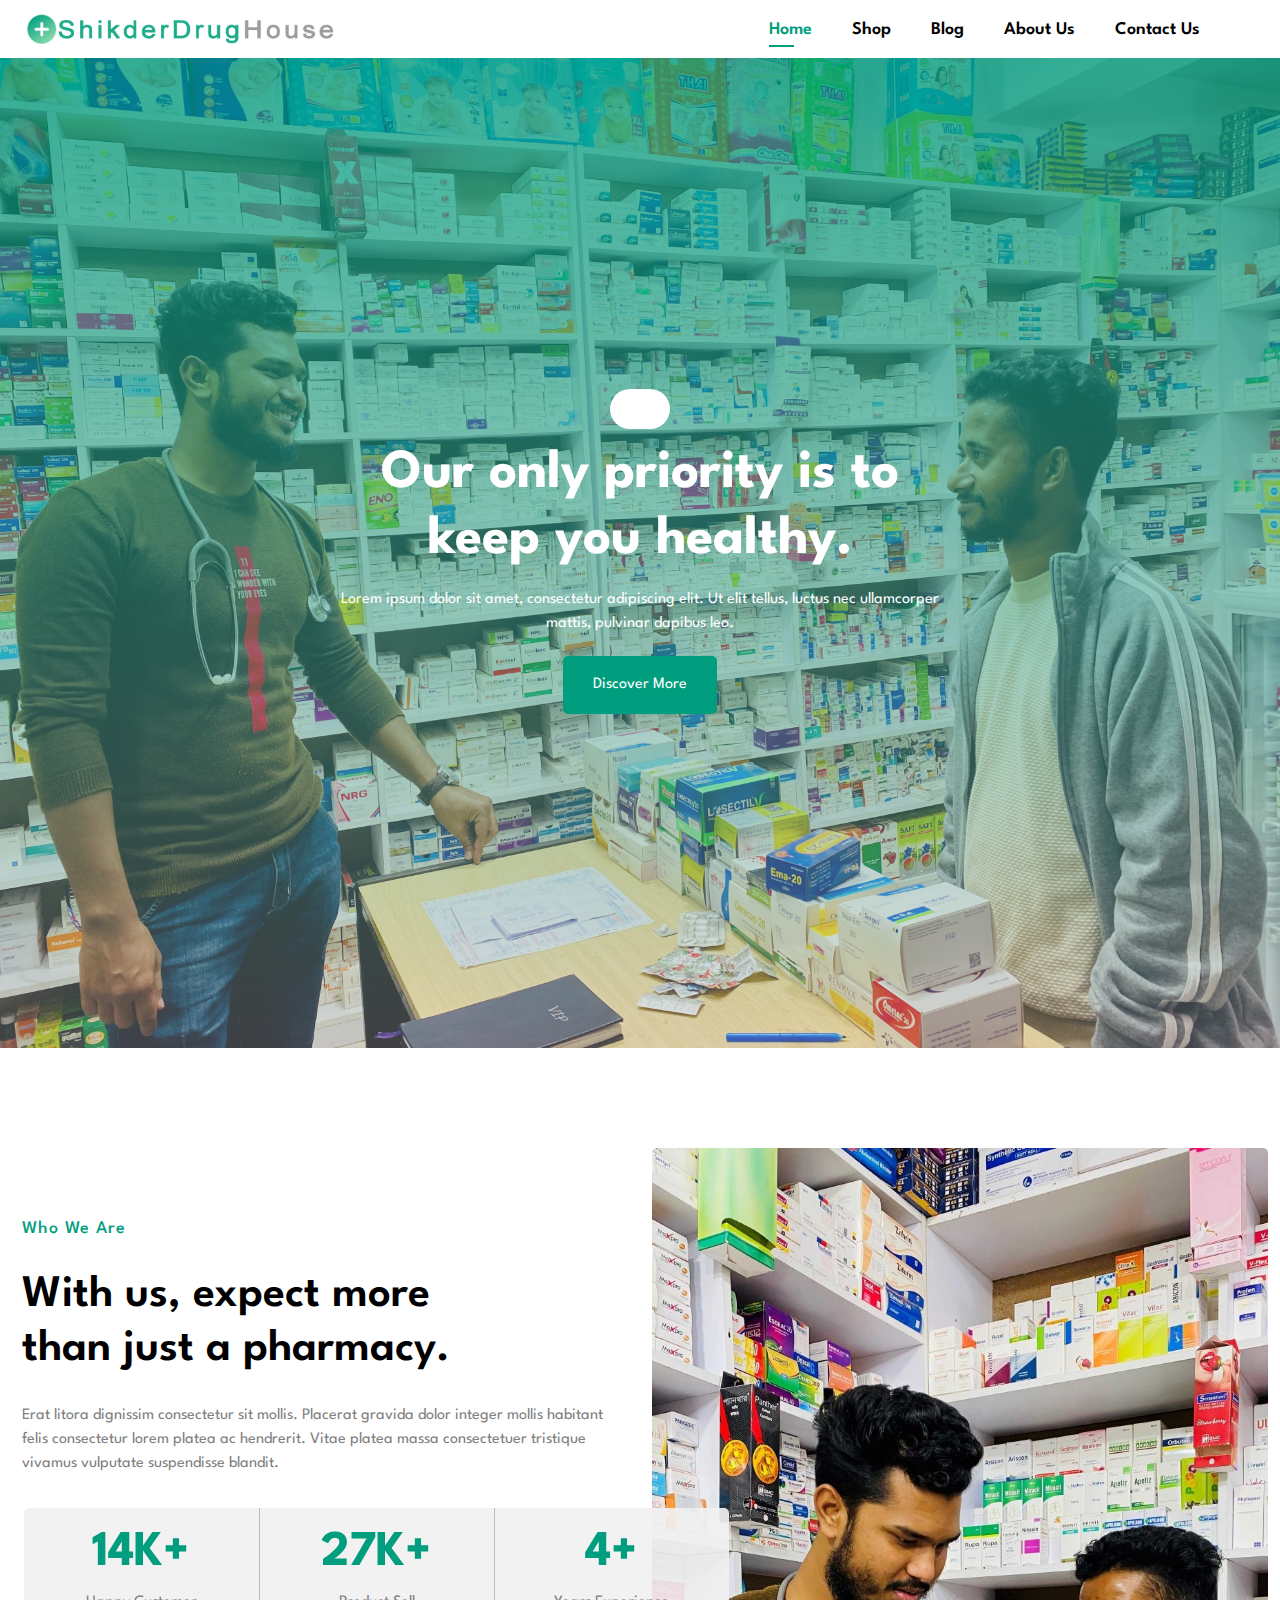
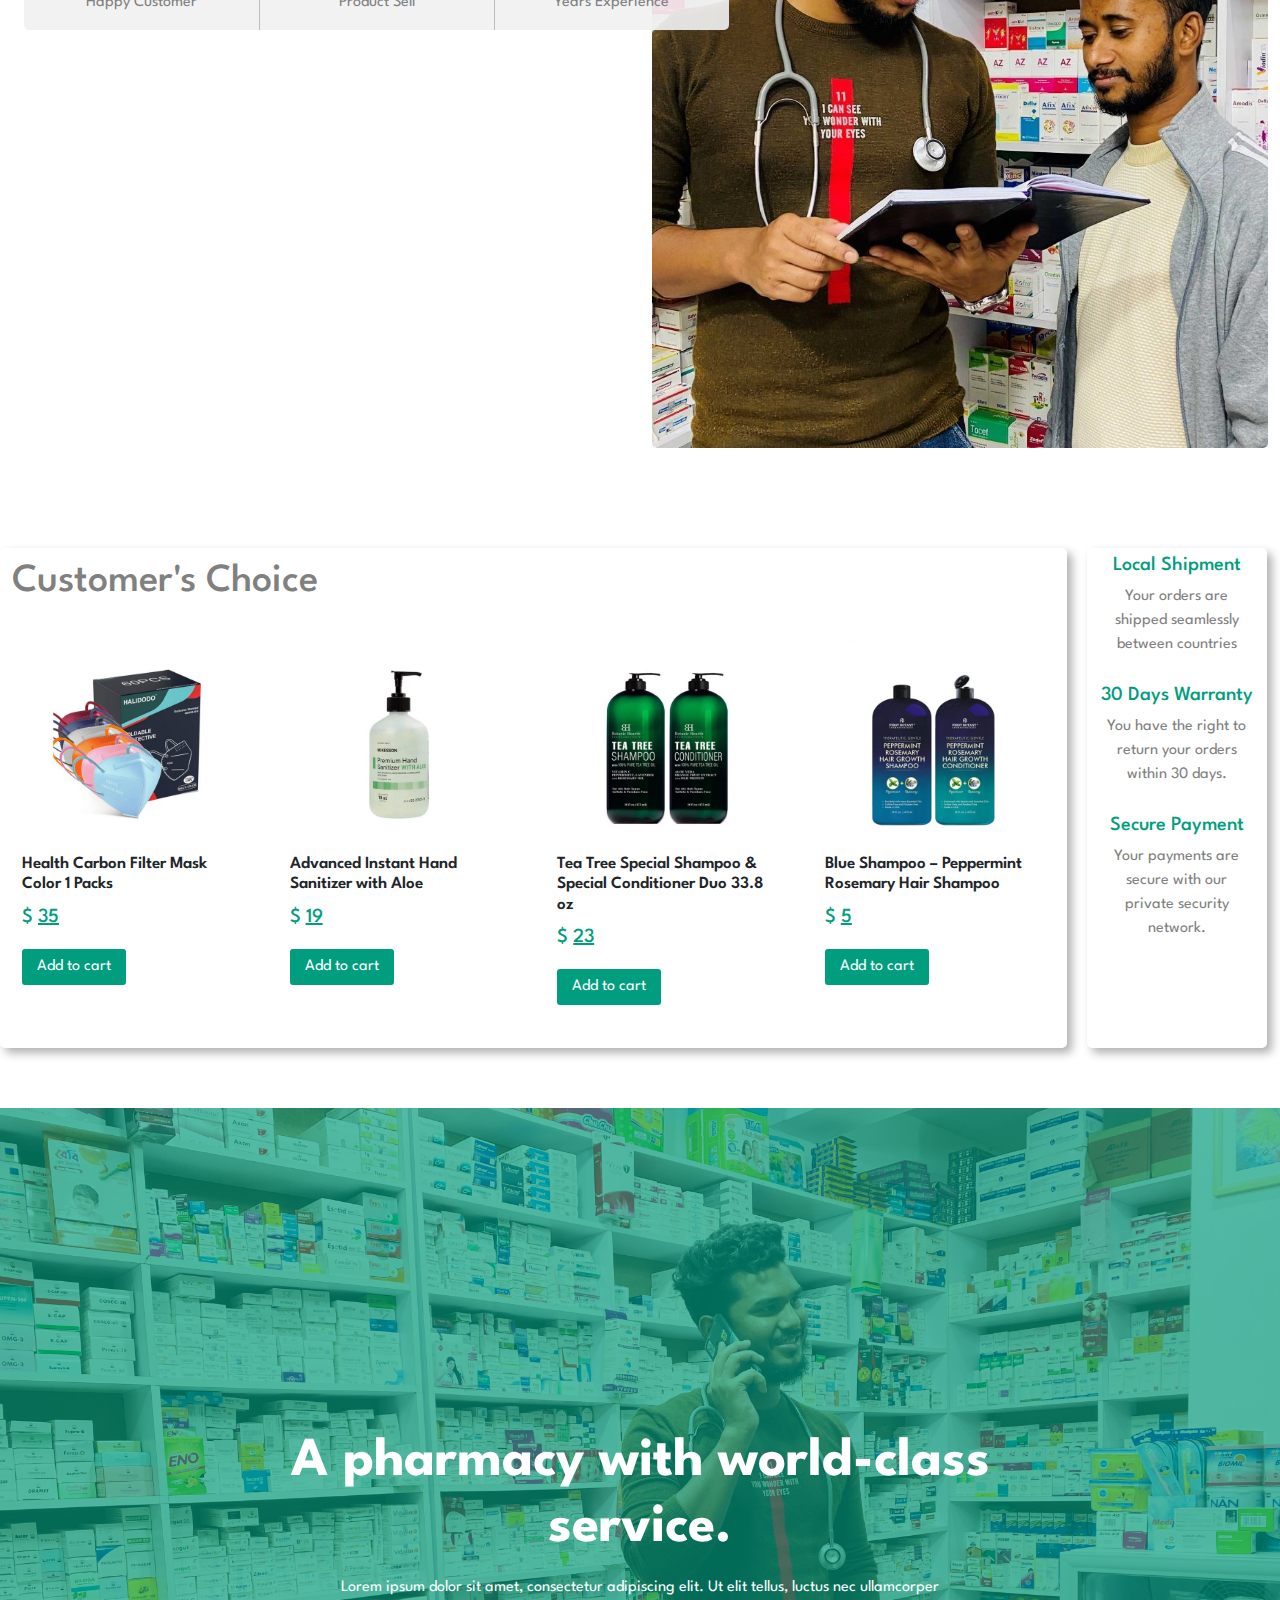
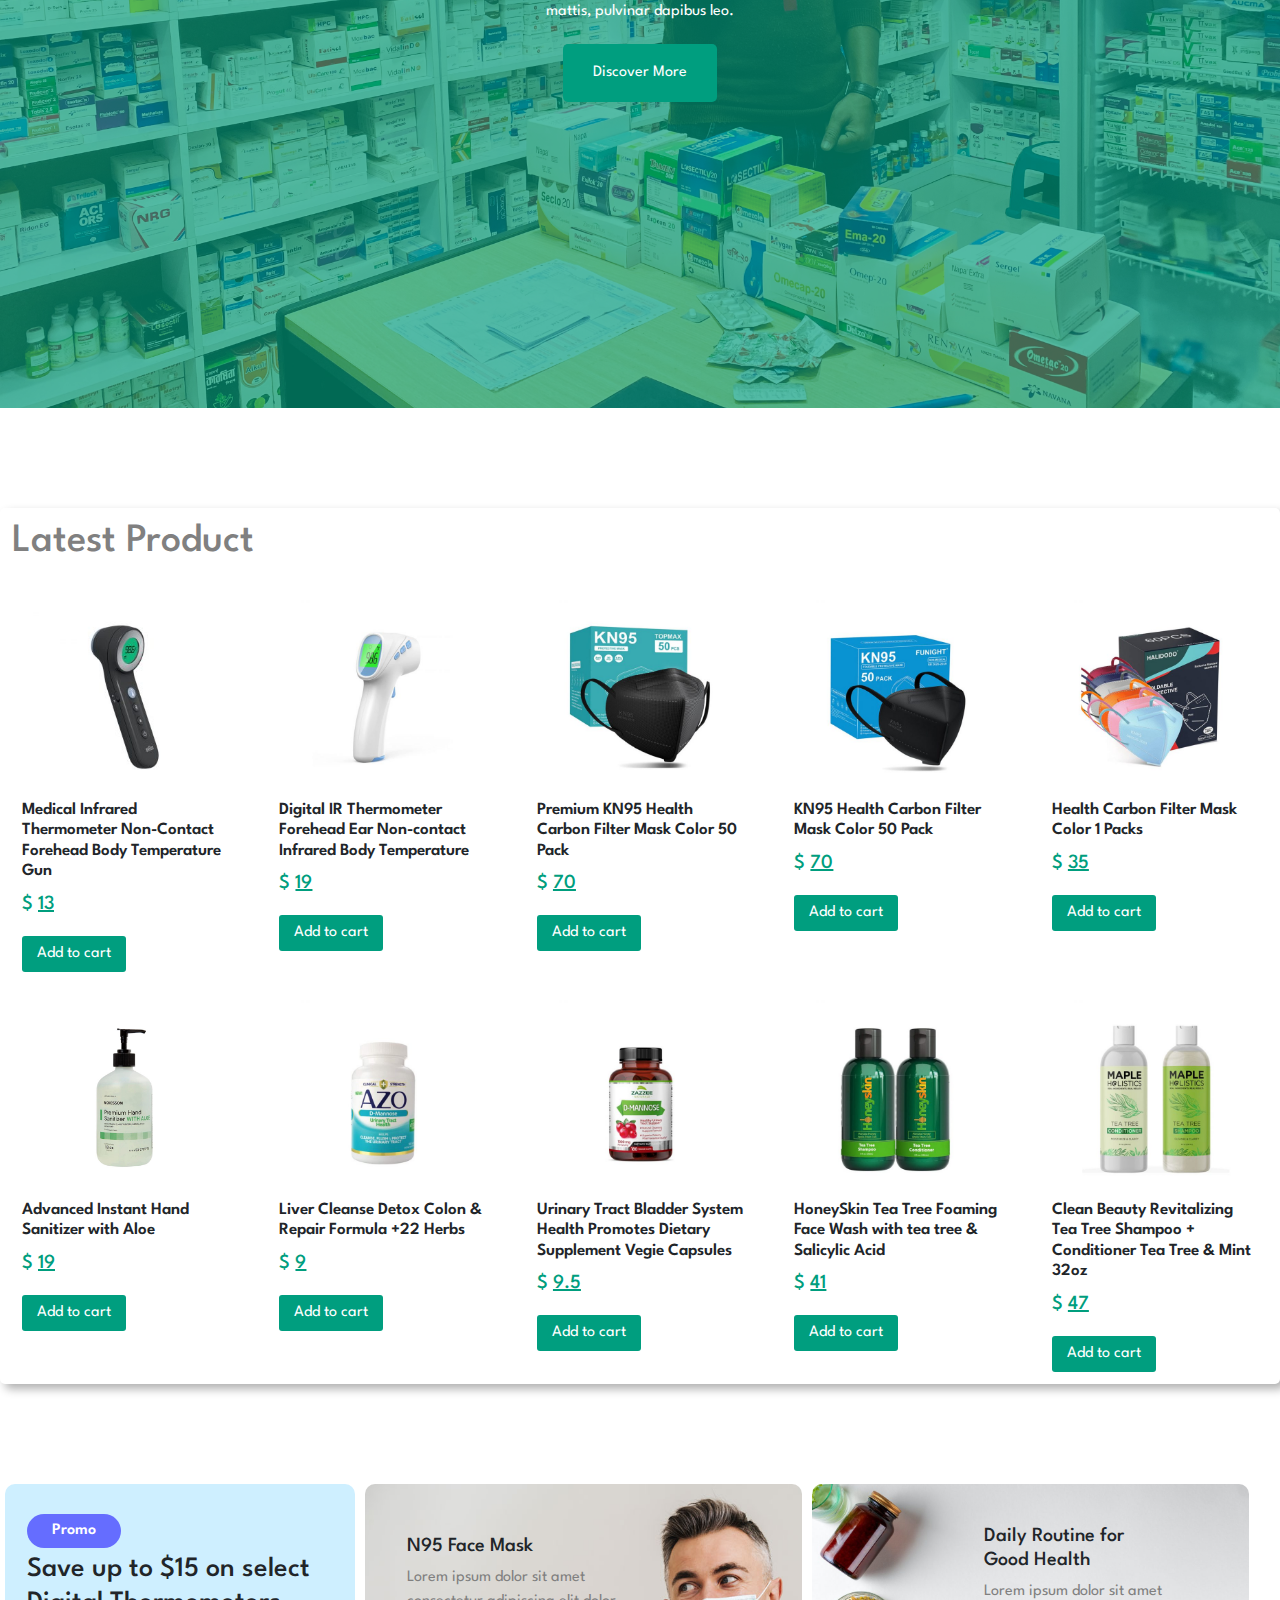
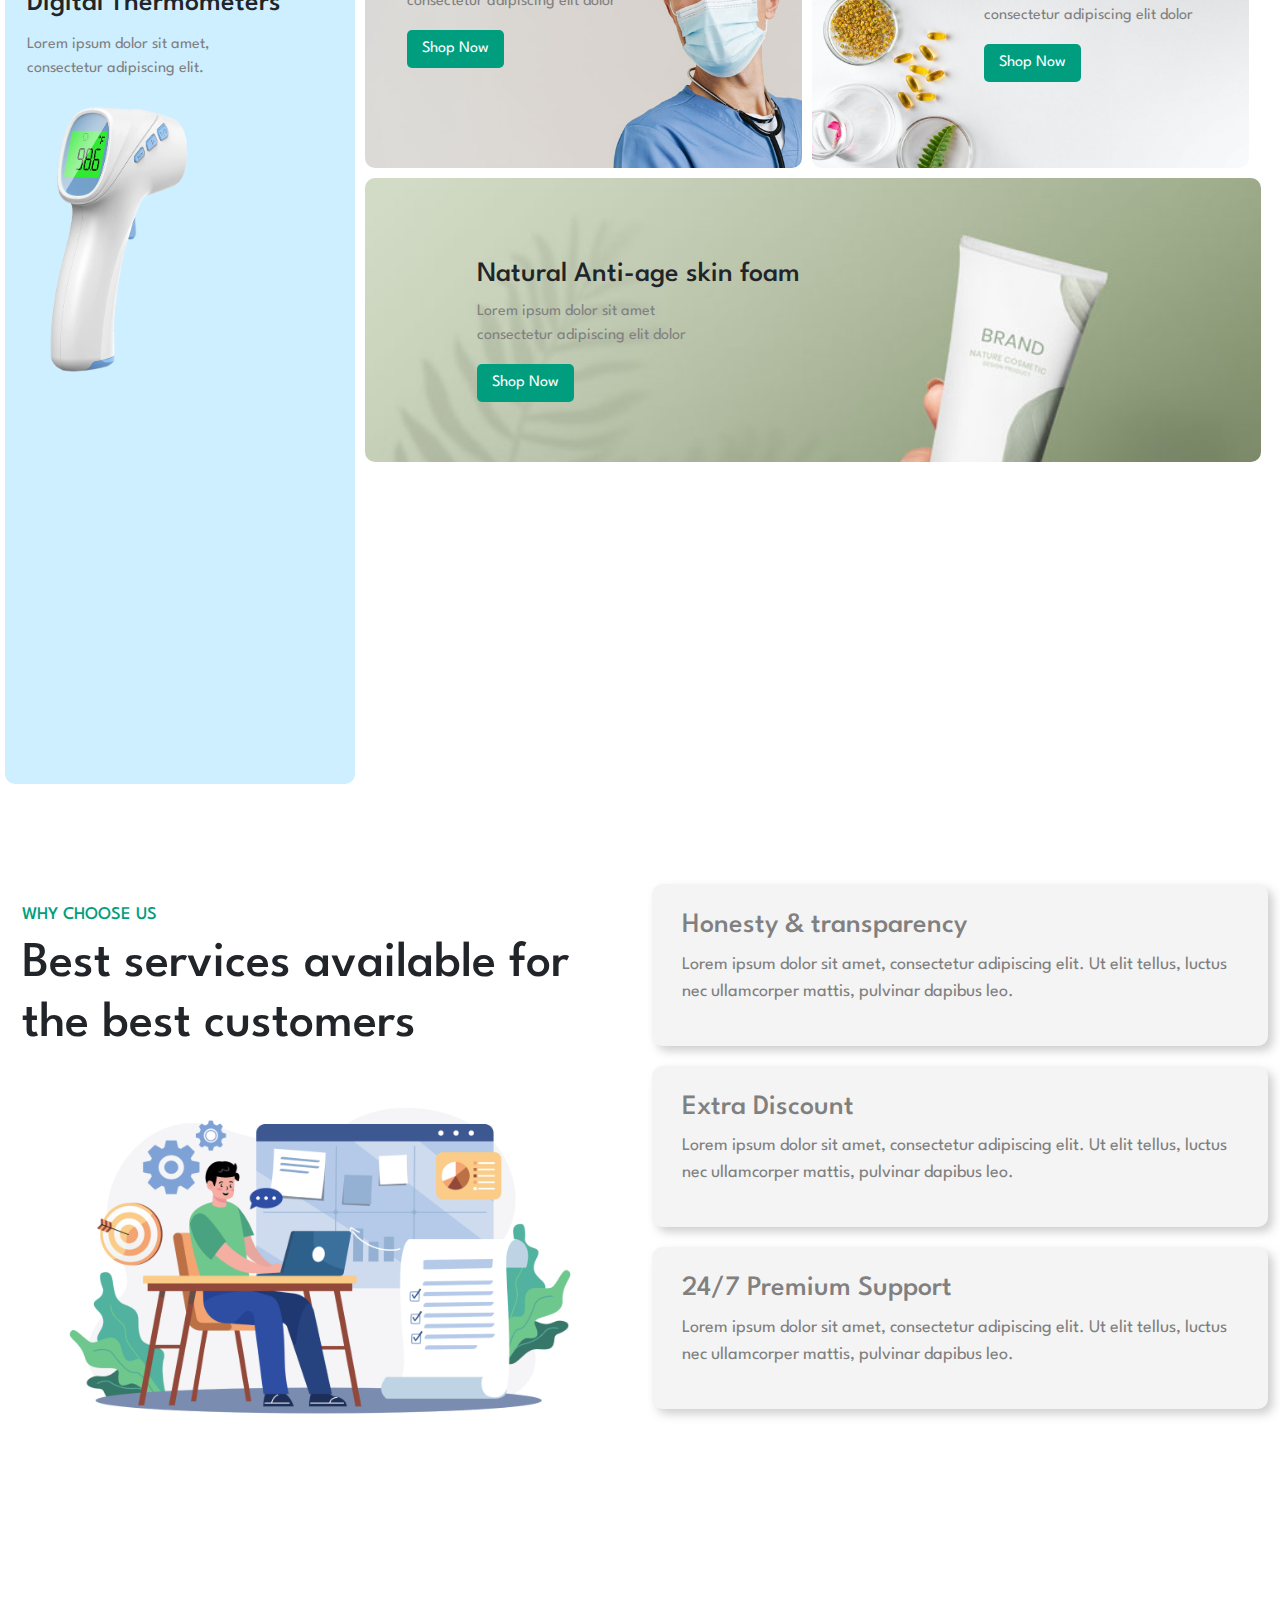
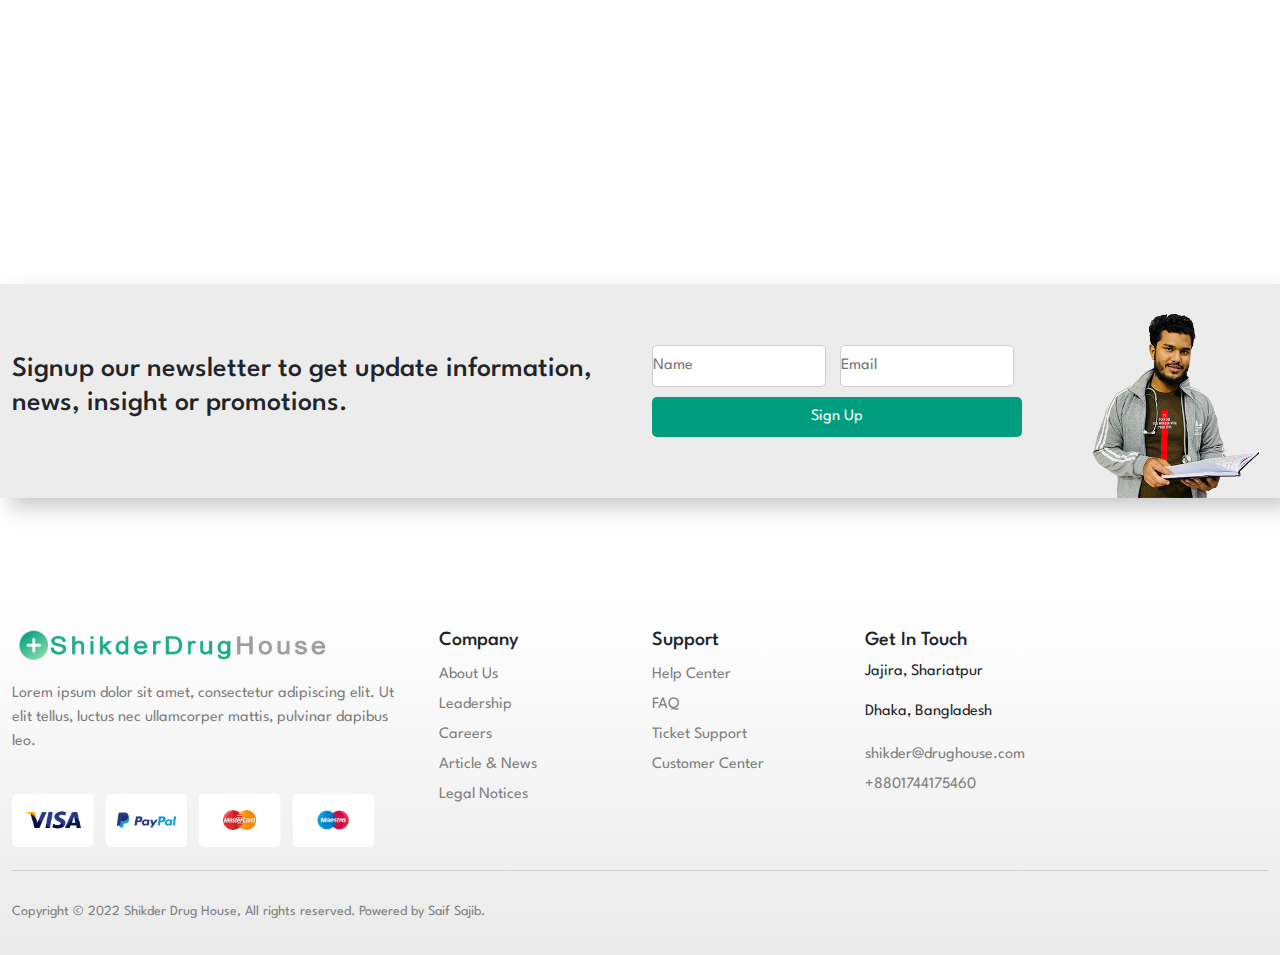
==== commit e3ea822a: "ajjs" ====
--- a/index.html
+++ b/index.html
@@ -17,10 +17,10 @@
       <a href=""><img src="images/shikderDrugHouse.png" alt=""></a>
       <div>
         <ul id="navbarr" class="align-items-center">
-          <li><a class="active" href="">Home</a></li>
+          <li><a class="active" href="index.html">Home</a></li>
           <li><a href="">Shop</a></li>
           <li><a href="">Blog</a></li>
-          <li><a href="">About Us</a></li>
+          <li><a href="aboutus.html">About Us</a></li>
           <li><a href="">Contact Us</a></li>
           <li><a href=""><i id="lg-shop-bag" class="fa fa-bag-shopping"></i></a></li>
           <li><a href="#" id="close"><i class="fa-sharp fa-solid fa-circle-xmark"></i></a></li>
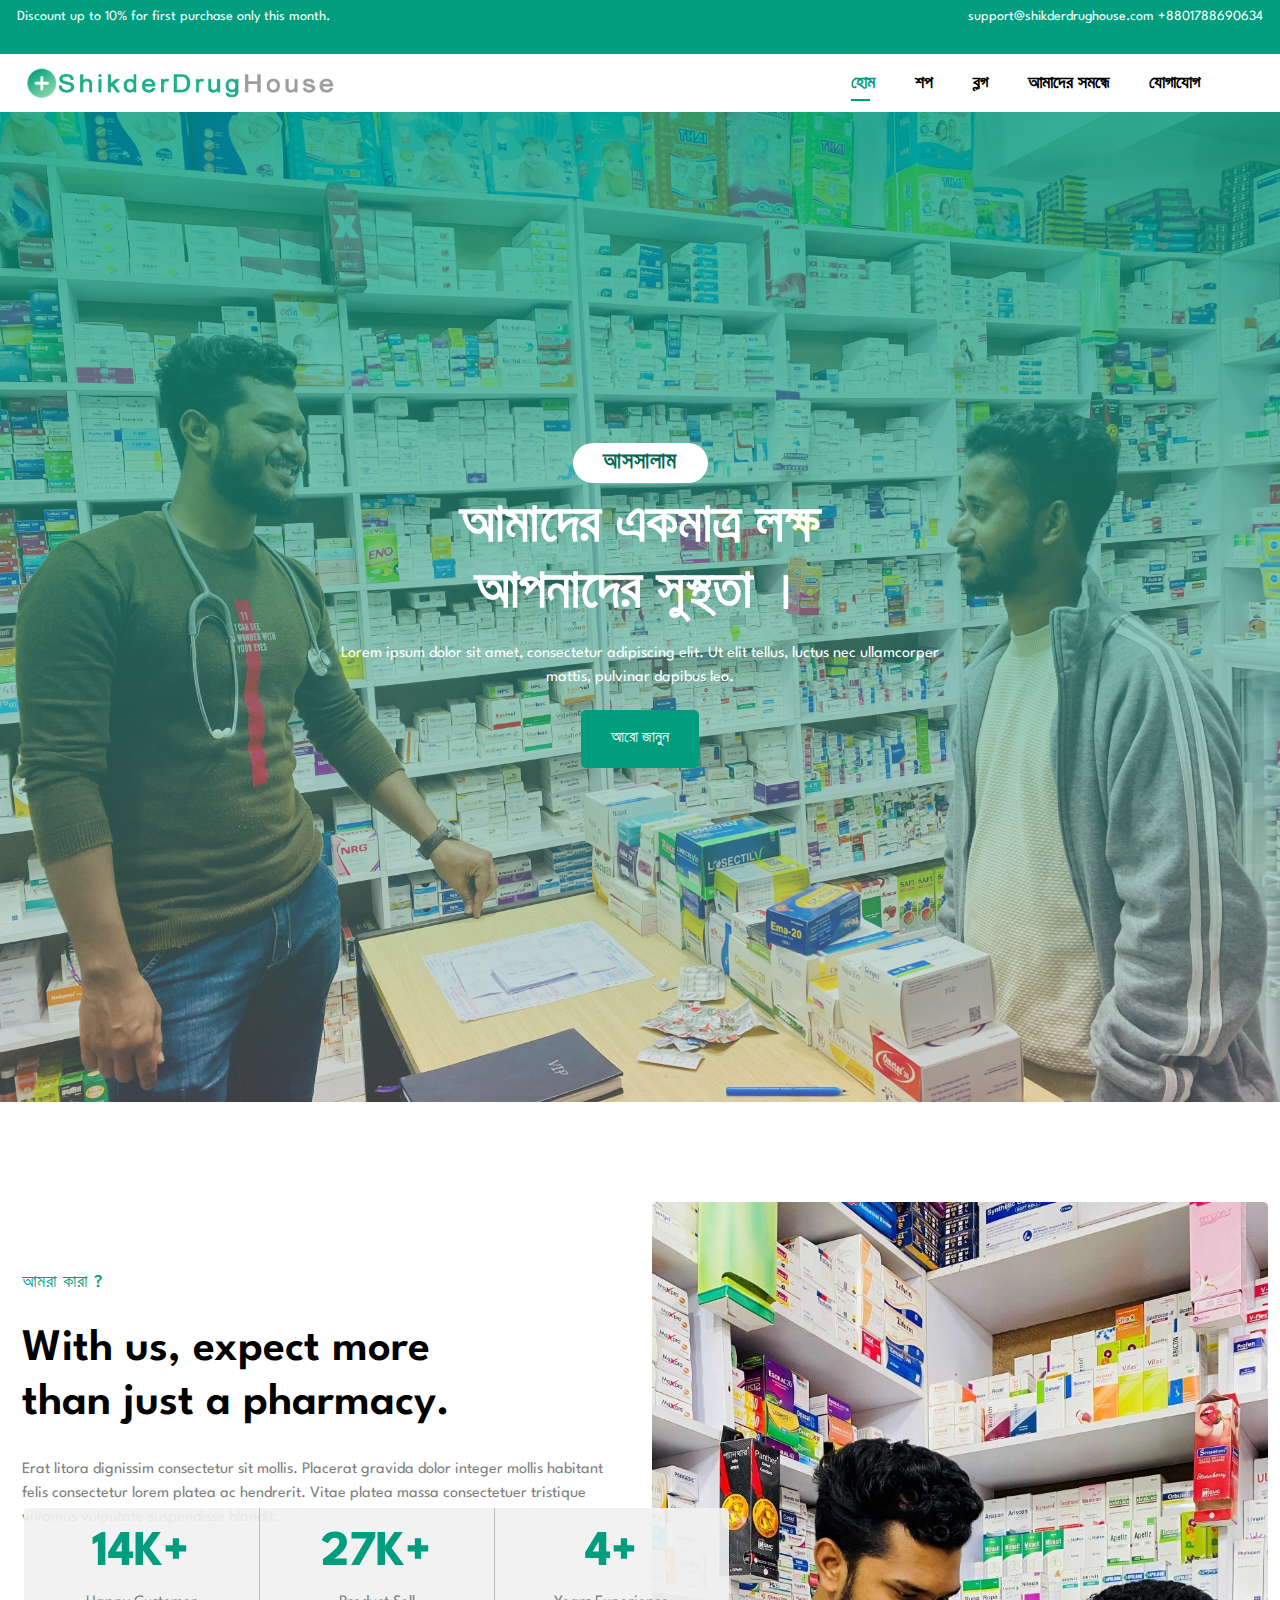
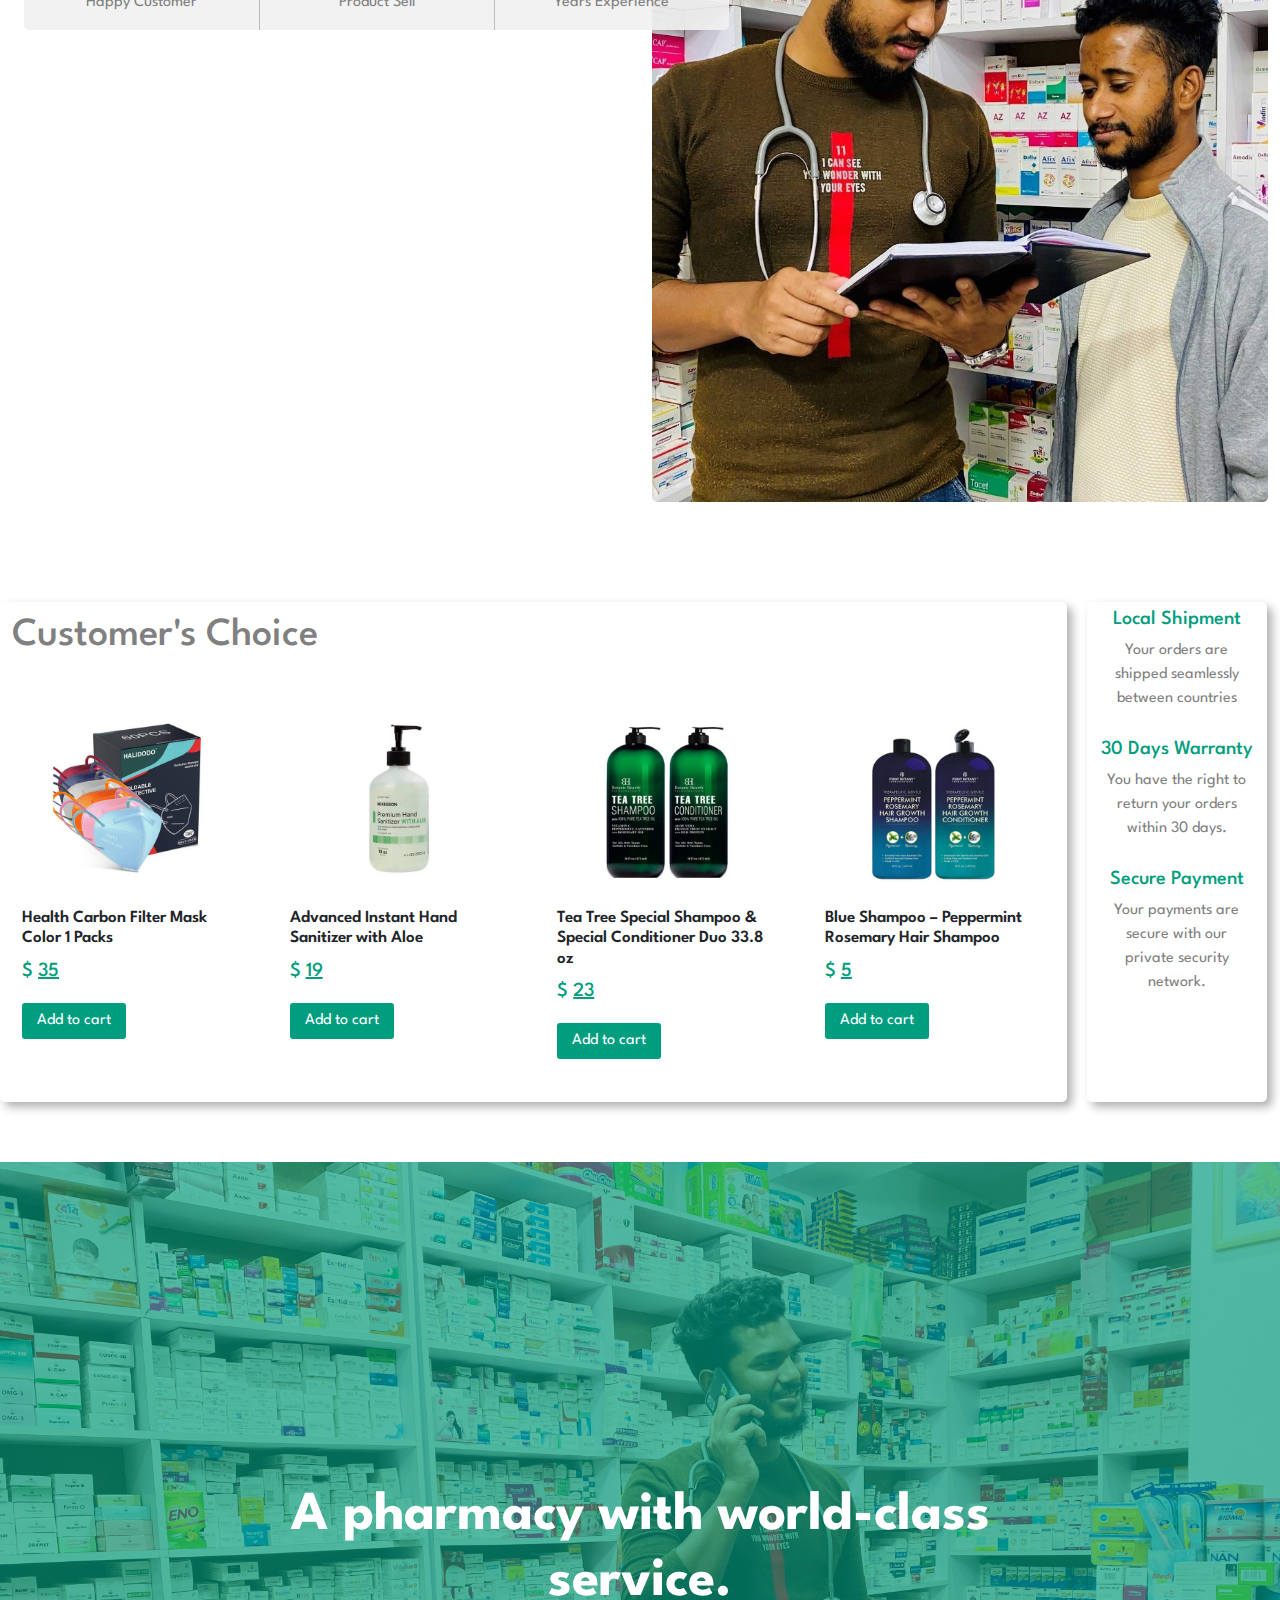
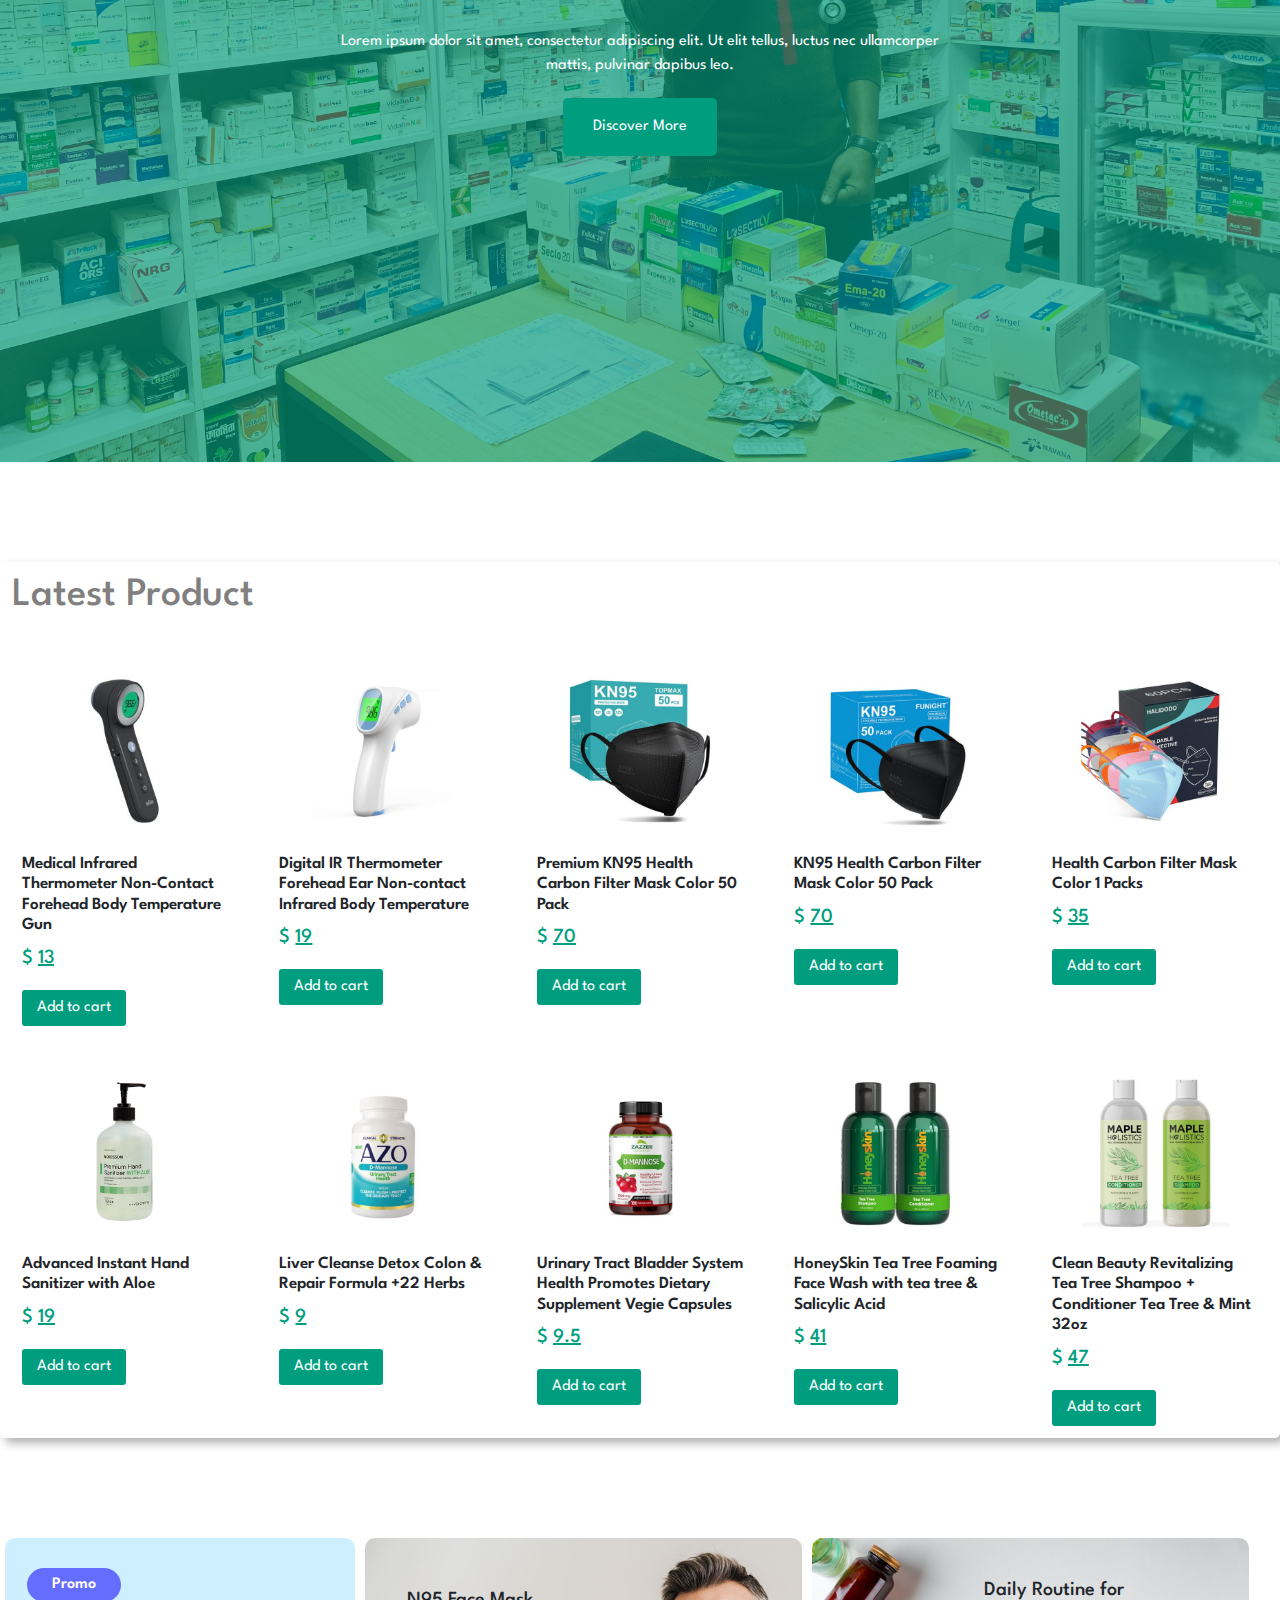
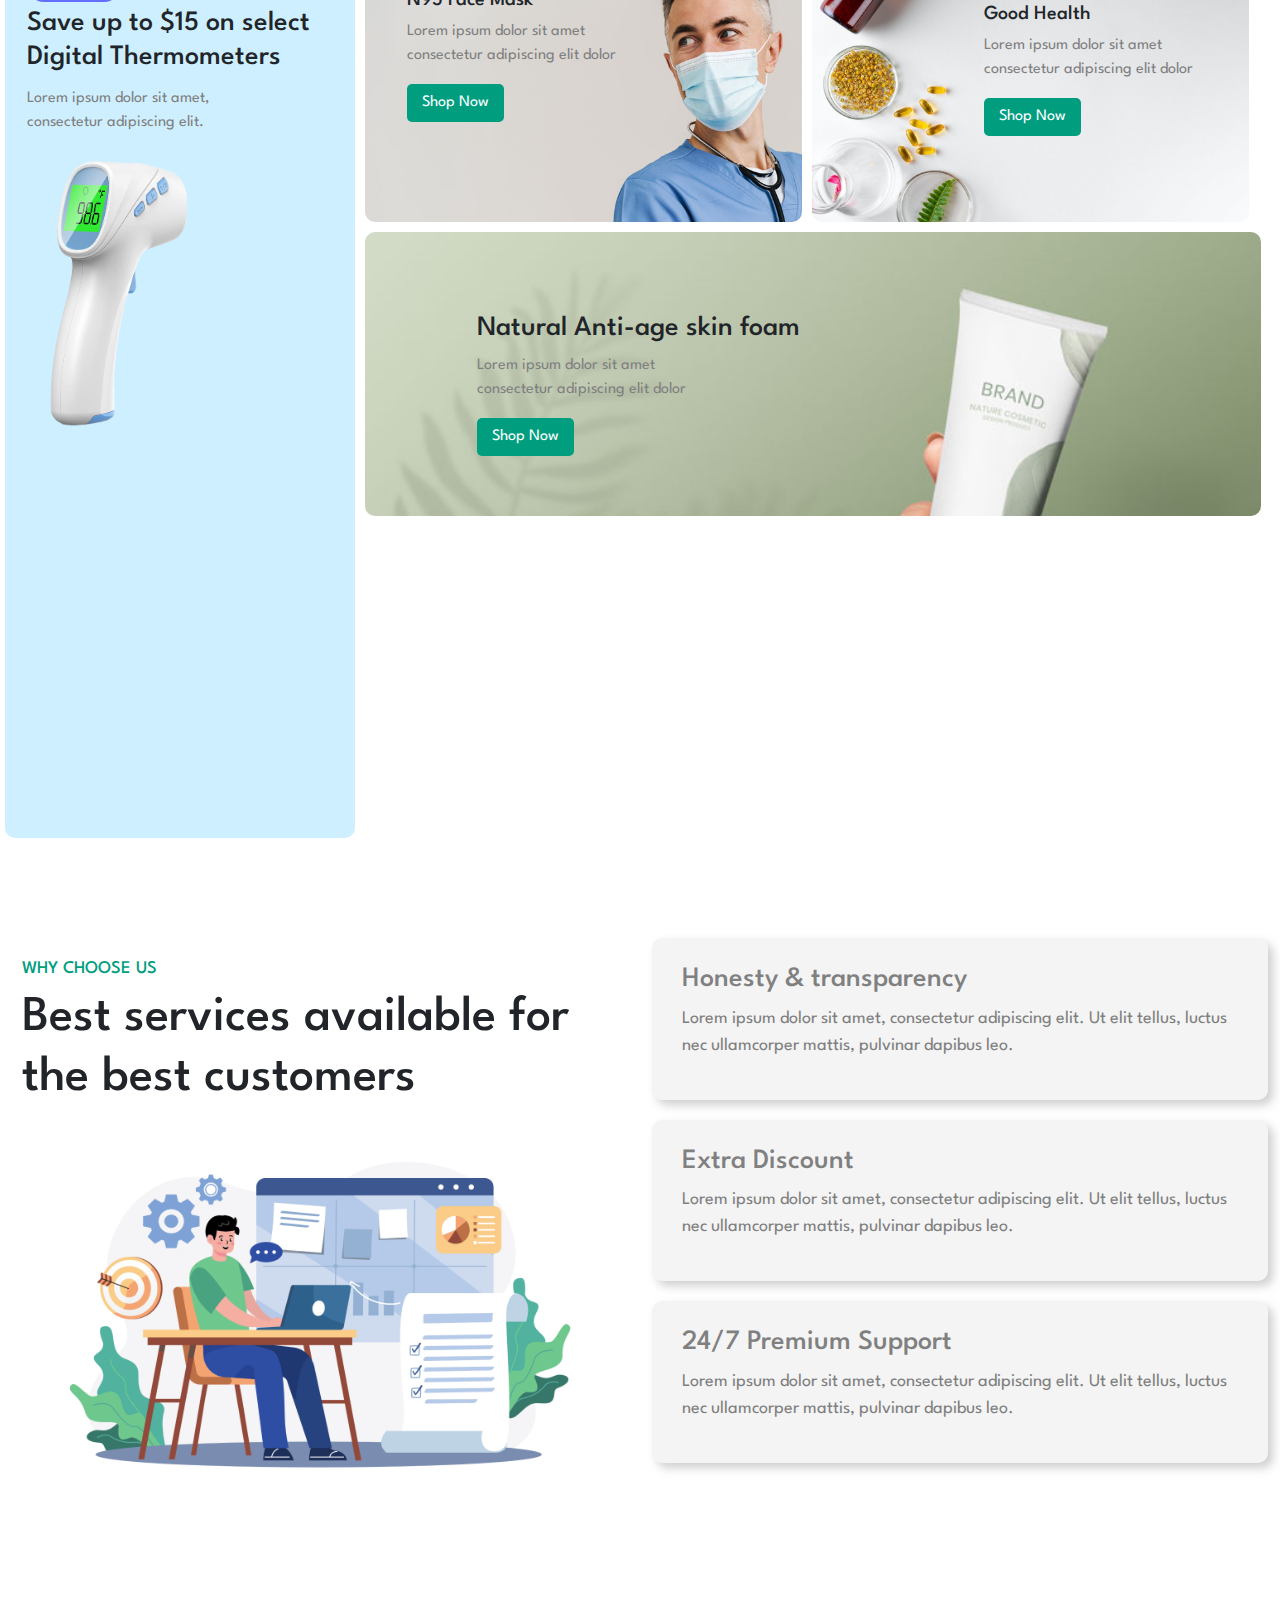
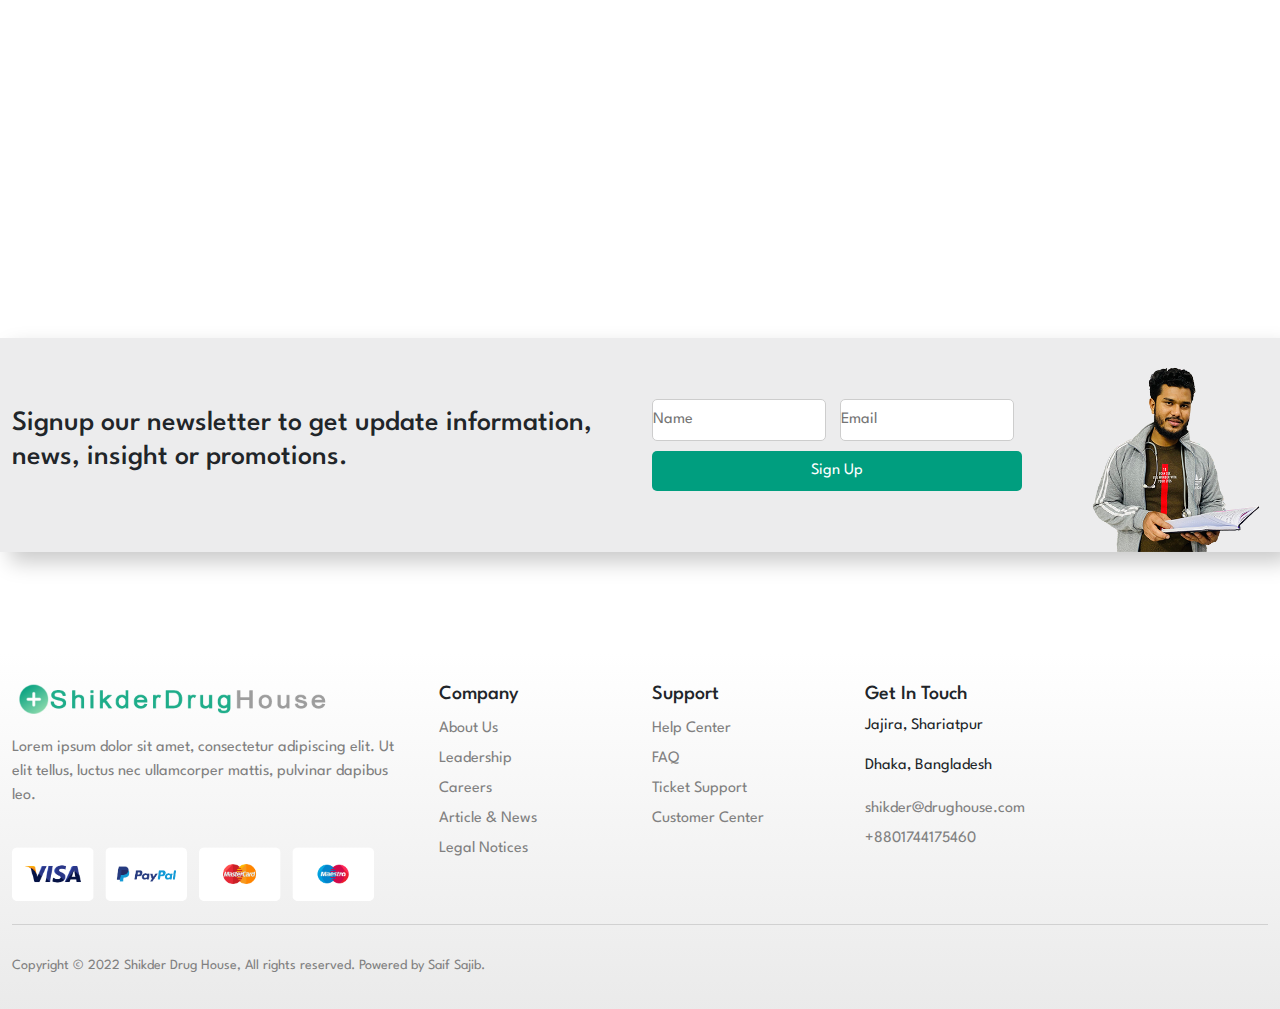
==== commit 2f222e79: "bangla" ====
--- a/index.html
+++ b/index.html
@@ -13,15 +13,33 @@
 
 </head>
 <body>
+  <section class="disclaimer container-fluid">
+    <div class="disclaimer-sec">
+      <div class="disclaimer-sec-frst">
+        <i class="fa fa-thumbtack"></i>
+        <small>Discount up to 10% for first purchase only this month.</small> 
+      </div>
+      <div class="disclaimer-sec-scnd">
+        <i class="fa fa-envelope"></i>
+        <small>support@shikderdrughouse.com</small>
+        <i class="fa fa-phone"></i>
+        <small>+8801788690634</small>
+
+
+      </div>
+
+    </div>
+
+  </section>
     <header id="header" class="align-items-center container-fluid">
       <a href=""><img src="images/shikderDrugHouse.png" alt=""></a>
       <div>
         <ul id="navbarr" class="align-items-center">
-          <li><a class="active" href="index.html">Home</a></li>
-          <li><a href="">Shop</a></li>
-          <li><a href="">Blog</a></li>
-          <li><a href="aboutus.html">About Us</a></li>
-          <li><a href="">Contact Us</a></li>
+          <li><a class="active" href="index.html">হোম</a></li>
+          <li><a href="">শপ</a></li>
+          <li><a href="">ব্লগ</a></li>
+          <li><a href="aboutus.html">আমাদের সমন্ধে</a></li>
+          <li><a href="contact.html">যোগাযোগ</a></li>
           <li><a href=""><i id="lg-shop-bag" class="fa fa-bag-shopping"></i></a></li>
           <li><a href="#" id="close"><i class="fa-sharp fa-solid fa-circle-xmark"></i></a></li>
         </ul>
@@ -41,10 +59,10 @@
                       <span class="wrap"></span>
                     </a>
                   </div>
-                     <h1>Our only priority is to <br class="break">  keep you healthy.</h1>
+                     <h1>আমাদের একমাত্র লক্ষ <br class="break"> আপনাদের সুস্থতা । </h1>
                      <p>Lorem ipsum dolor sit amet, consectetur adipiscing elit. Ut elit tellus, luctus nec ullamcorper <br> mattis, pulvinar dapibus leo.</p>
                       <div class="hero-btn">
-                         <button class="btn-primary">Discover More</button>
+                         <button class="btn-primary">আরো জানুন</button>
                       </div>     
                 </div>
             </div>
@@ -54,7 +72,7 @@
       <div class="row h-100">
         <div class="col-12 col-md-6 col-lg-6">
           <div class="who-content">
-            <h6>Who We Are</h6>
+            <h6>আমরা কারা ?</h6>
             <h1>With us, expect more <br class="break"> than just a pharmacy.</h1>
             <p>Erat litora dignissim consectetur sit mollis. Placerat gravida dolor integer mollis habitant felis consectetur lorem platea ac hendrerit. Vitae platea massa consectetuer tristique vivamus vulputate suspendisse blandit.</p>
           </div>
--- a/style.css
+++ b/style.css
@@ -641,6 +641,21 @@
 }
 .footer-social-icon a:hover{
     color: rgb(165, 165, 165);
+}
+
+.disclaimer{
+    color: white;
+    background-color: #009E7E;
+    height: 6vh;
+    justify-content: center;
+    align-items: center;
+    text-align: center;
+}
+.disclaimer-sec{
+    display: flex;
+    flex-direction: row;
+    justify-content: space-between;
+    padding: 5px;
 }
 
 
@@ -874,6 +889,12 @@
     align-items: center;
     padding: 30px 0;
 }
+.disclaimer-sec-frst{
+    padding-top: 12px;
+}
+.disclaimer-sec-scnd{
+    padding-top: 12px;
+}
 }
 @media screen and (max-width: 488px) {
     .ipt-brk{
@@ -1030,6 +1051,15 @@
     #footer-content small {
         text-align: center;
     }
+    .disclaimer-sec-scnd{
+        display: none;
+    }
+    .disclaimer {
+        height: 5vh;
+    }
+    .disclaimer-sec-frst {
+    padding-top: 5px;
+}
 
     
 }
